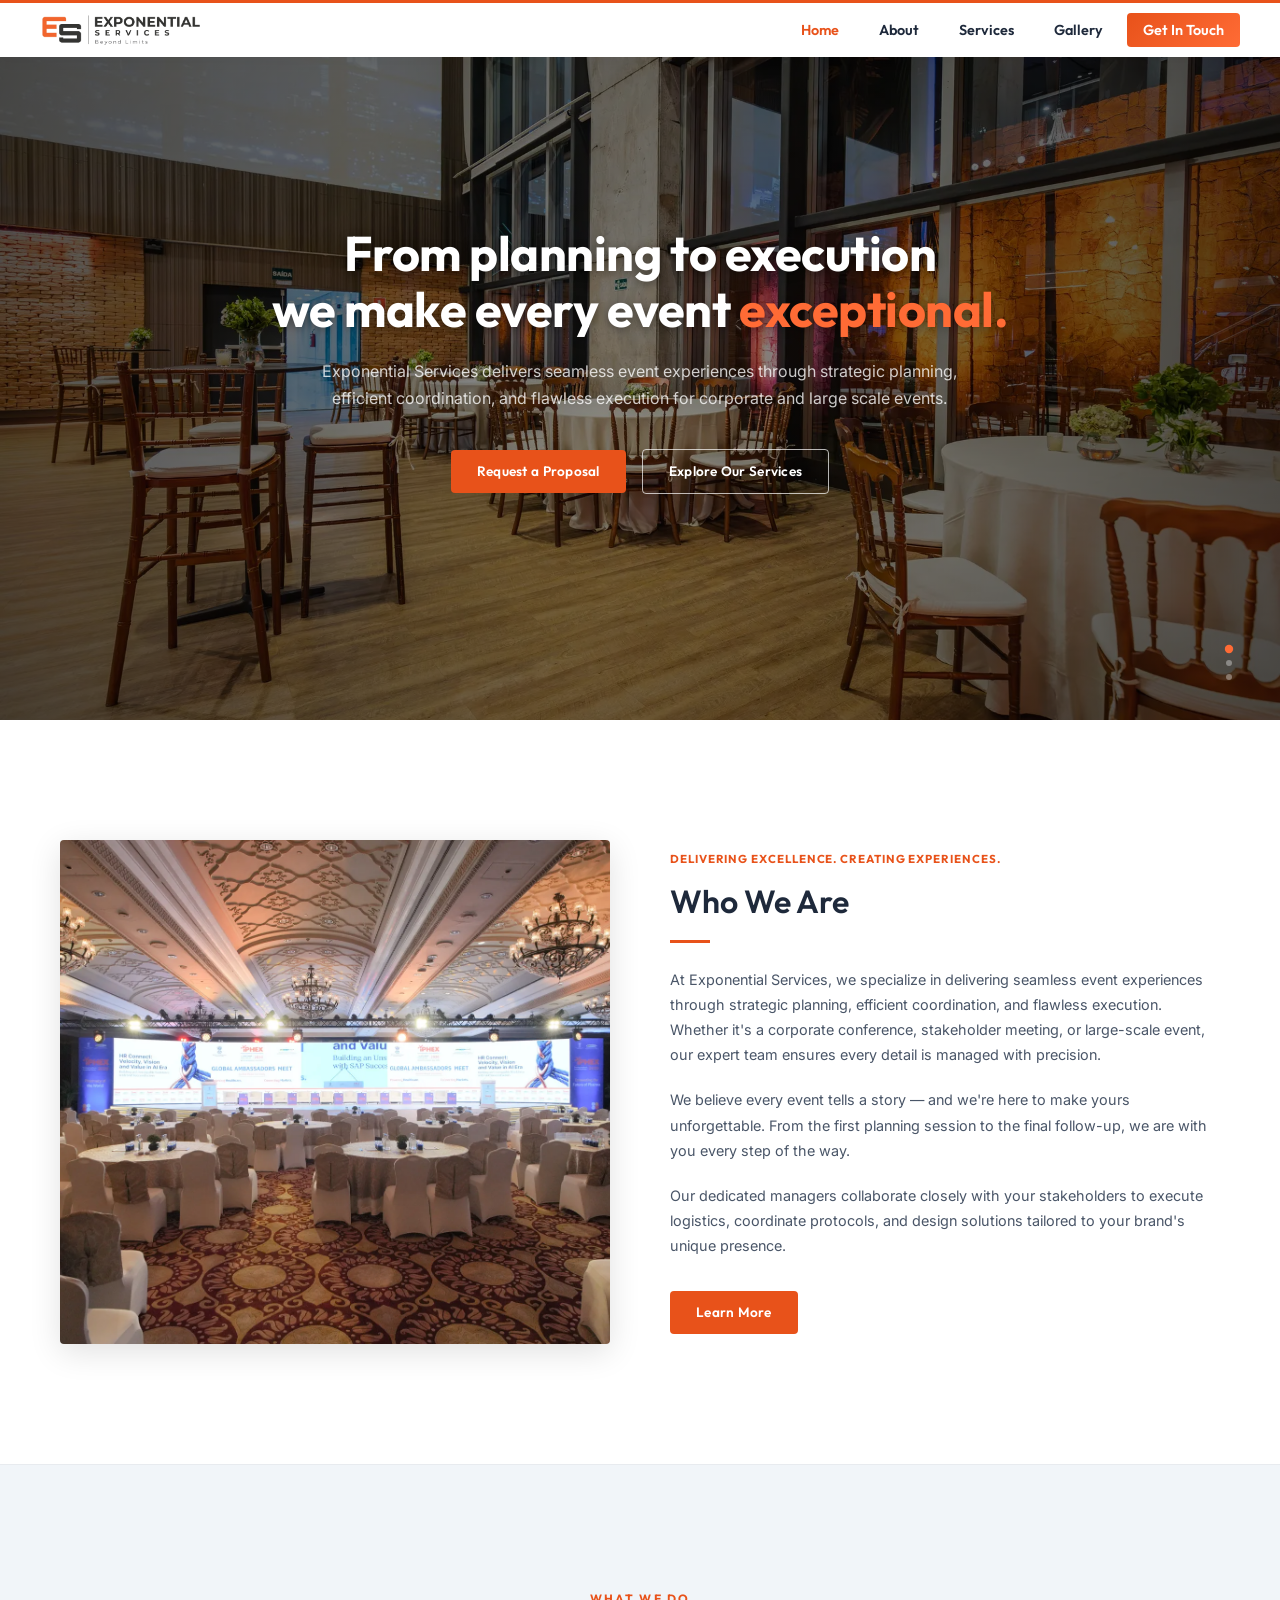
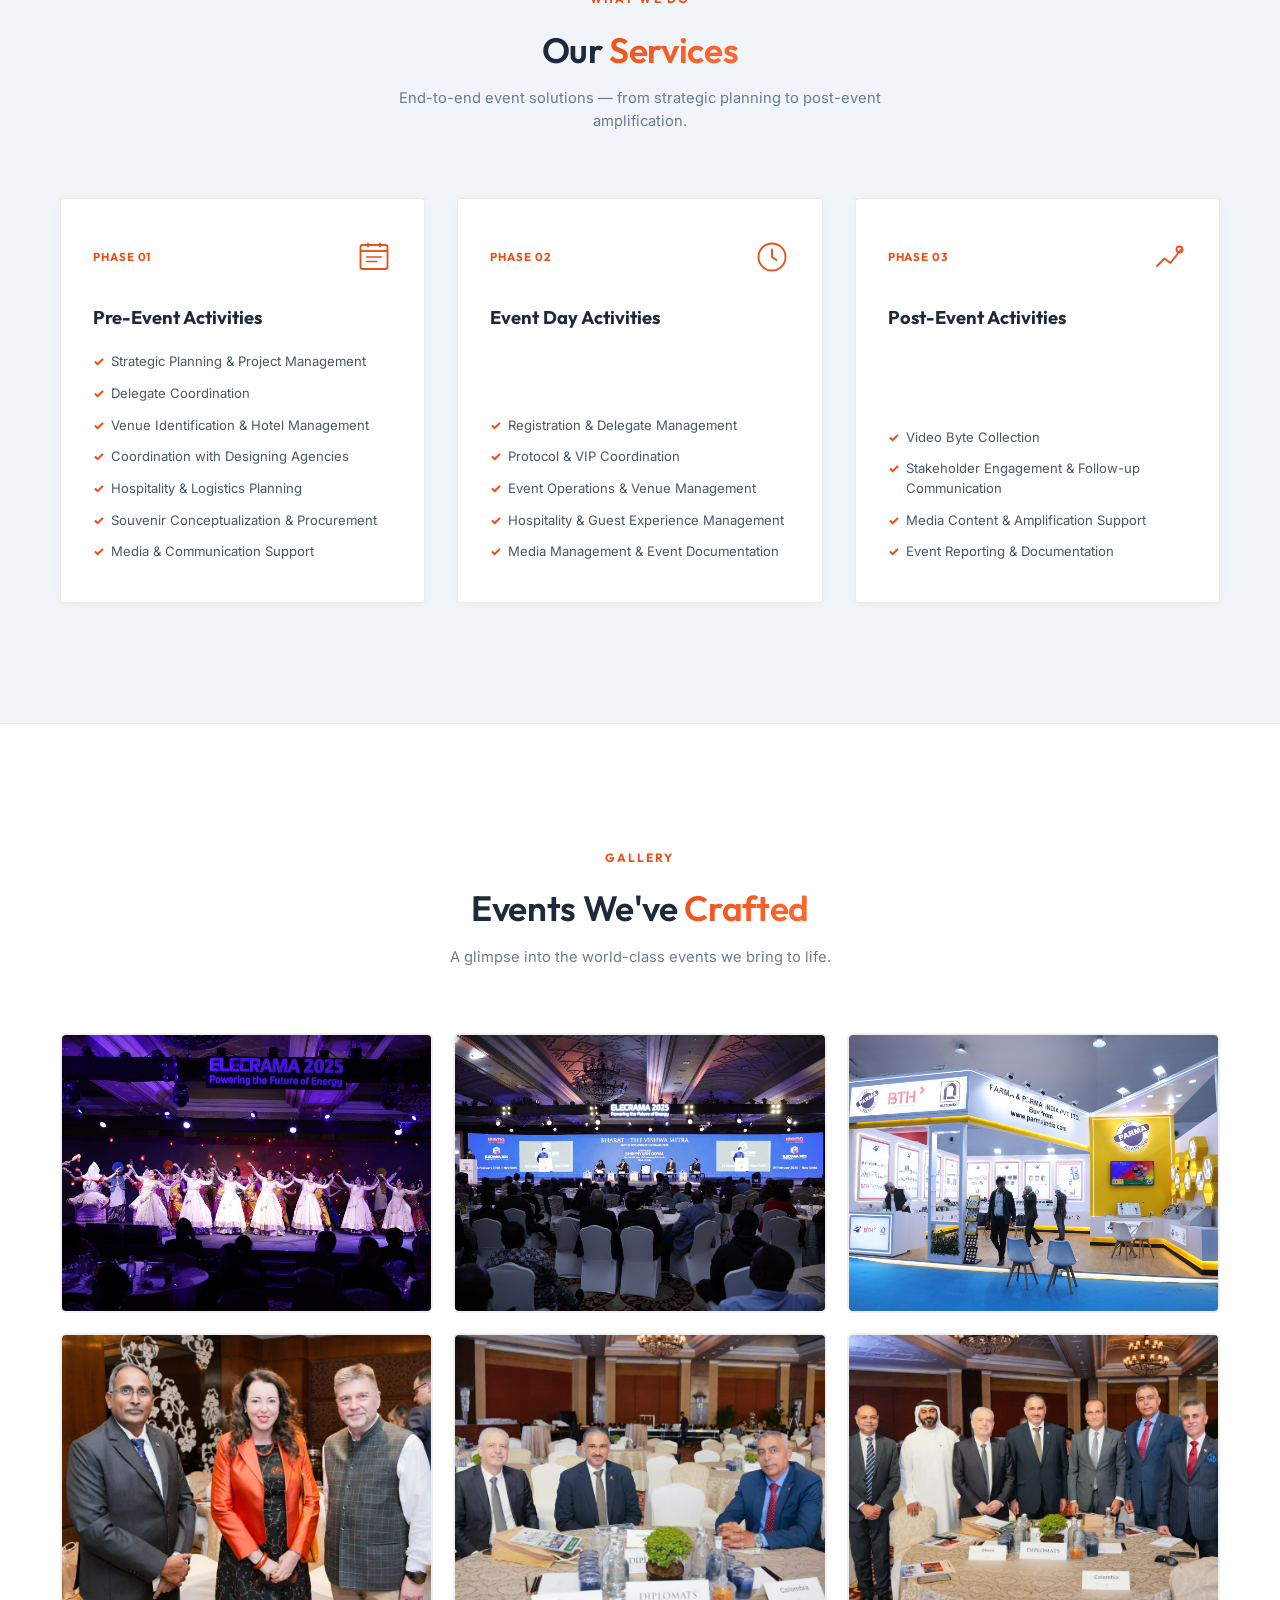
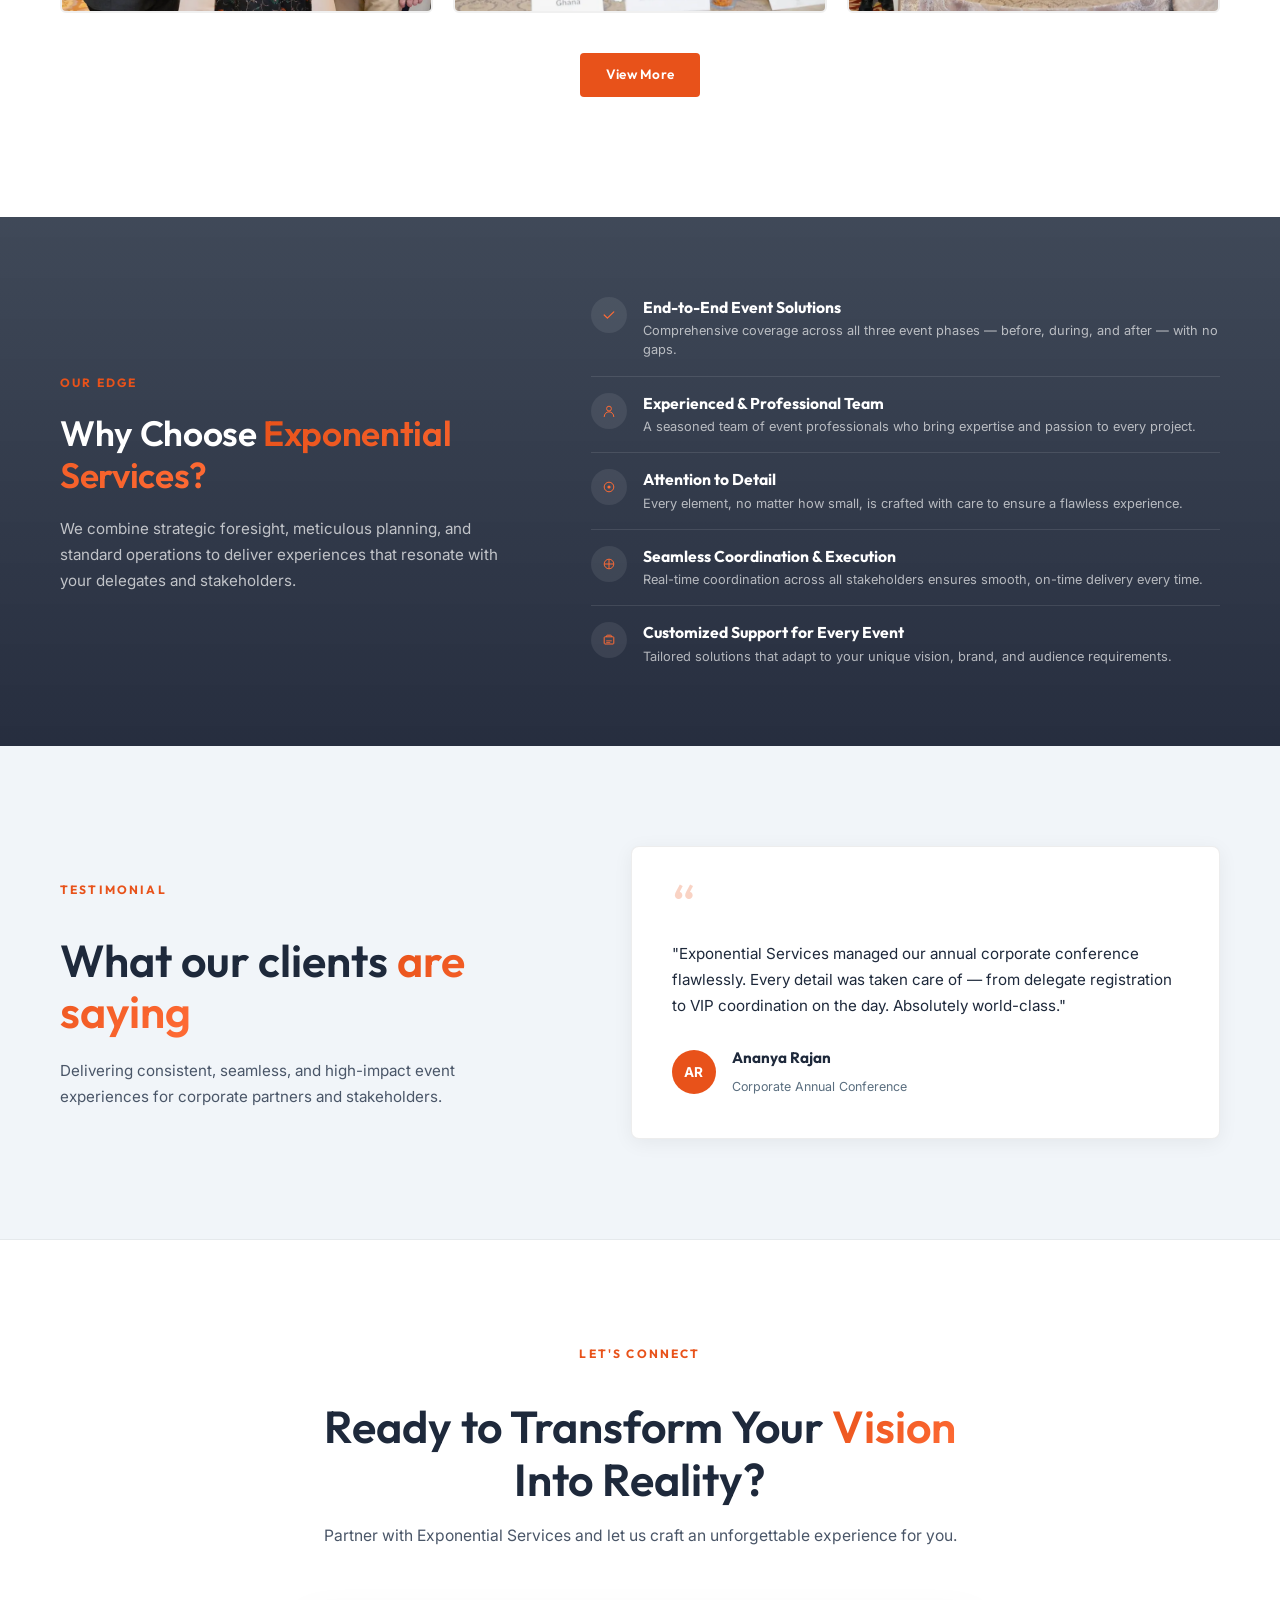
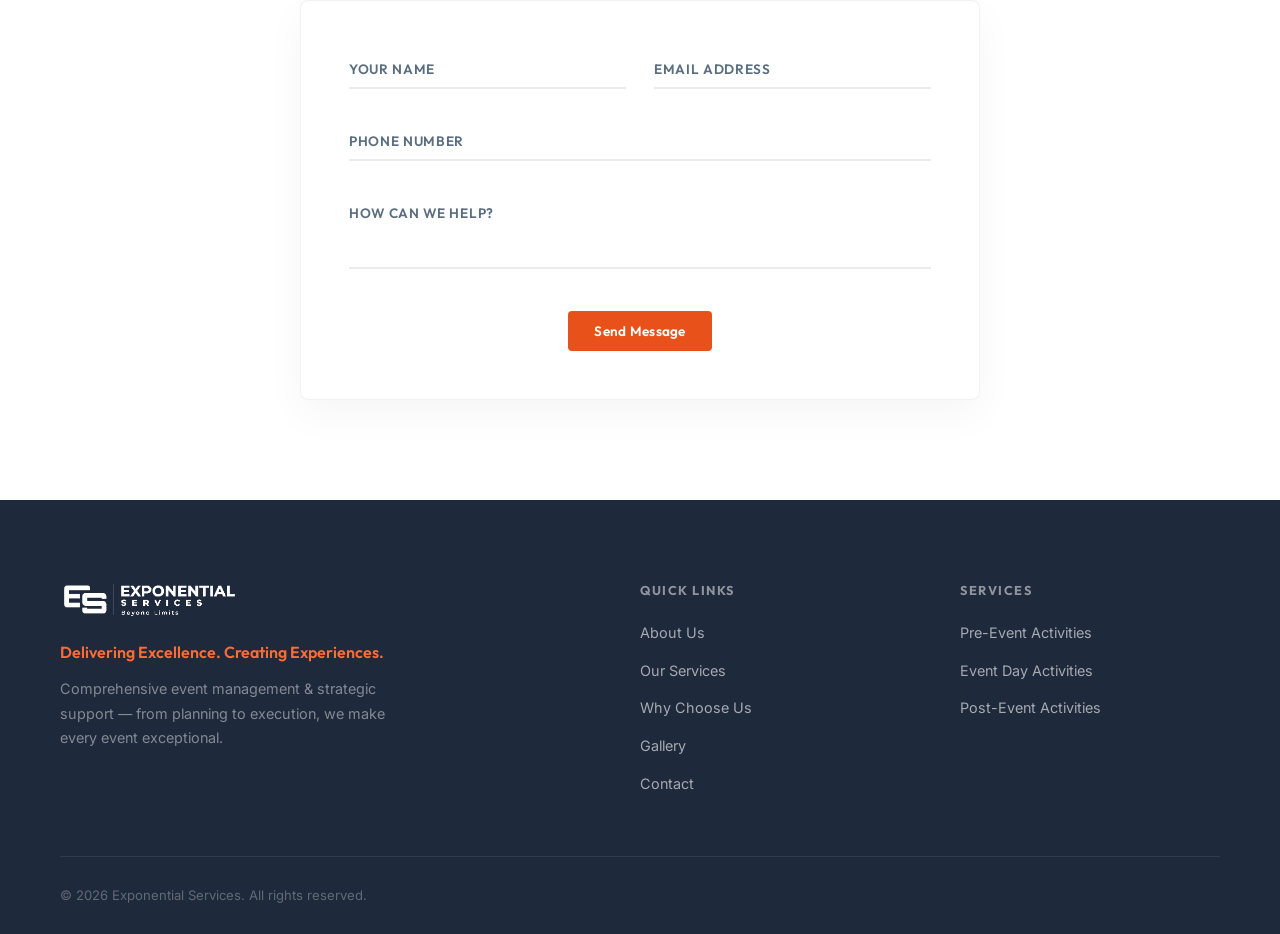
==== index.html @ 14f445ec "feat: project-based gallery, IPHEX/ELECRAMA sets, favicon, mobile polish - Gallery: two clickable pr" ====
<!DOCTYPE html>
<html lang="en">

<head>
  <meta charset="UTF-8" />
  <meta name="viewport" content="width=device-width, initial-scale=1.0" />
  <title>Exponential Services – Comprehensive Event Management & Strategic Support</title>
  <meta name="description"
    content="Exponential Services specializes in delivering seamless event experiences through strategic planning, efficient coordination, and flawless execution. Corporate conferences, stakeholder meetings, large-scale events – we manage every detail with precision." />
  <link rel="preconnect" href="https://fonts.googleapis.com" />
  <link rel="preconnect" href="https://fonts.gstatic.com" crossorigin />
  <link
    href="https://fonts.googleapis.com/css2?family=Outfit:wght@300;400;500;600;700;800;900&family=Inter:wght@300;400;500;600&display=swap"
    rel="stylesheet" />
  <link rel="preload" as="image" href="hero_img/pexels-bertellifotografia-16985120.webp" />
  <link rel="icon" type="image/svg+xml" href="favicon.svg" />
  <link rel="stylesheet" href="style.css" />
</head>

<body>

  <!-- NAVIGATION -->
  <nav class="navbar" id="navbar">
    <div class="nav-container">
      <a href="index.html" class="nav-logo">
        <img src="Logo Files/logo_header.png" alt="Exponential Services" class="logo-img" />
      </a>
      <ul class="nav-links" id="navLinks">
        <li><a href="index.html" class="nav-link" style="color: var(--orange);">Home</a></li>
        <li><a href="about.html" class="nav-link">About</a></li>
        <li><a href="services.html" class="nav-link">Services</a></li>
        <li><a href="gallery.html" class="nav-link">Gallery</a></li>
        <li><a href="contact.html" class="nav-link nav-cta">Get In Touch</a></li>
      </ul>
      <button class="hamburger" id="hamburger" aria-label="Open menu">
        <span></span><span></span><span></span>
      </button>
    </div>
  </nav>

  <!-- HERO -->
  <section class="hero" id="hero">
    <div class="hero-bg">
      <div class="hero-slide active" style="background-image: url('hero_img/pexels-bertellifotografia-16985120.webp')">
      </div>
      <div class="hero-slide" style="background-image: url('hero_img/pexels-divinetechygirl-1181304.webp')"></div>
      <div class="hero-slide" style="background-image: url('hero_img/pexels-pavel-danilyuk-8761330.webp')"></div>
    </div>
    <div class="hero-overlay"></div>
    <div class="hero-content">
      <h1 class="hero-title">
        From planning to execution<br />we make every event <span class="hero-orange">exceptional.</span>
      </h1>
      <p class="hero-subtitle">Exponential Services delivers seamless event experiences through strategic planning,<br />efficient coordination, and flawless execution for corporate and large scale events.</p>
      <div class="hero-actions">
        <a href="#contact" class="btn btn-primary" id="hero-cta-proposal">Request a Proposal</a>
        <a href="#services" class="btn btn-outline-dark" id="hero-cta-services">Explore Our Services</a>
      </div>
    </div>

    <div class="hero-dots">
      <span class="dot active" data-slide="0"></span>
      <span class="dot" data-slide="1"></span>
      <span class="dot" data-slide="2"></span>
    </div>
  </section>


  <!-- ABOUT -->
  <section class="about" id="about">
    <div class="section-container">
      <div class="about-grid">
        <div class="about-images about-images-single">
          <img src="img/DIP04829.webp" alt="Exponential Services event setup" loading="lazy" />
        </div>
        <div class="about-content about-content-refined">
          <div class="about-mini-label">DELIVERING EXCELLENCE. CREATING EXPERIENCES.</div>
          <h2 class="about-refined-title">Who We Are</h2>
          <div class="about-title-underline"></div>
          <p class="about-text">At Exponential Services, we specialize in delivering seamless event experiences through strategic planning, efficient coordination, and flawless execution. Whether it's a corporate conference, stakeholder meeting, or large-scale event, our expert team ensures every detail is managed with precision.</p>
          <p class="about-text">We believe every event tells a story — and we're here to make yours unforgettable. From the first planning session to the final follow-up, we are with you every step of the way.</p>
          <p class="about-text">Our dedicated managers collaborate closely with your stakeholders to execute logistics, coordinate protocols, and design solutions tailored to your brand's unique presence.</p>
          <a href="#services" class="btn btn-primary" style="margin-top: 12px;">Learn More</a>
        </div>
      </div>
    </div>
  </section>



  <!-- SERVICES -->
  <section class="services" id="services">
    <div class="section-container">
      <div class="section-header">
        <div class="section-label">What We Do</div>
        <h2 class="section-title">Our <span class="gradient-text">Services</span></h2>
        <p class="section-desc">End-to-end event solutions — from strategic planning to post-event amplification.</p>
      </div>

      <div class="services-grid">
        <!-- PRE-EVENT -->
        <div class="service-card" id="service-pre">
          <div class="service-card-inner">
            <div class="service-card-header">
              <span class="service-phase-tag">Phase 01</span>
              <div class="service-icon-wrap">
                <svg viewBox="0 0 48 48" fill="none" xmlns="http://www.w3.org/2000/svg">
                  <rect x="6" y="8" width="36" height="32" rx="3" stroke="currentColor" stroke-width="2.5" />
                  <path d="M6 16h36" stroke="currentColor" stroke-width="2.5" />
                  <path d="M16 6v4M32 6v4" stroke="currentColor" stroke-width="2.5" stroke-linecap="round" />
                  <path d="M14 24h20M14 30h14" stroke="currentColor" stroke-width="2" stroke-linecap="round" />
                </svg>
              </div>
            </div>
            <h3 class="service-title">Pre-Event Activities</h3>
            <ul class="service-list">
              <li>Strategic Planning &amp; Project Management</li>
              <li>Delegate Coordination</li>
              <li>Venue Identification &amp; Hotel Management</li>
              <li>Coordination with Designing Agencies</li>
              <li>Hospitality &amp; Logistics Planning</li>
              <li>Souvenir Conceptualization &amp; Procurement</li>
              <li>Media &amp; Communication Support</li>
            </ul>
          </div>
          <div class="service-card-glow"></div>
        </div>

        <div class="service-card" id="service-day">
          <div class="service-card-inner">
            <div class="service-card-header">
              <span class="service-phase-tag">Phase 02</span>
              <div class="service-icon-wrap">
                <svg viewBox="0 0 48 48" fill="none" xmlns="http://www.w3.org/2000/svg">
                  <circle cx="24" cy="24" r="18" stroke="currentColor" stroke-width="2.5" />
                  <path d="M24 14v10l6 4" stroke="currentColor" stroke-width="2.5" stroke-linecap="round" />
                </svg>
              </div>
            </div>
            <h3 class="service-title">Event Day Activities</h3>
            <ul class="service-list">
              <li>Registration &amp; Delegate Management</li>
              <li>Protocol &amp; VIP Coordination</li>
              <li>Event Operations &amp; Venue Management</li>
              <li>Hospitality &amp; Guest Experience Management</li>
              <li>Media Management &amp; Event Documentation</li>
            </ul>
          </div>
          <div class="service-card-glow"></div>
        </div>

        <!-- POST-EVENT -->
        <div class="service-card" id="service-post">
          <div class="service-card-inner">
            <div class="service-card-header">
              <span class="service-phase-tag">Phase 03</span>
              <div class="service-icon-wrap">
                <svg viewBox="0 0 48 48" fill="none" xmlns="http://www.w3.org/2000/svg">
                  <path d="M8 36l10-10 8 6 14-18" stroke="currentColor" stroke-width="2.5" stroke-linecap="round"
                    stroke-linejoin="round" />
                  <circle cx="38" cy="14" r="4" stroke="currentColor" stroke-width="2.5" />
                </svg>
              </div>
            </div>
            <h3 class="service-title">Post-Event Activities</h3>
            <ul class="service-list">
              <li>Video Byte Collection</li>
              <li>Stakeholder Engagement &amp; Follow-up Communication</li>
              <li>Media Content &amp; Amplification Support</li>
              <li>Event Reporting &amp; Documentation</li>
            </ul>
          </div>
          <div class="service-card-glow"></div>
        </div>
      </div>
    </div>
  </section>

  <!-- GALLERY -->
  <section class="gallery" id="gallery">
    <div class="section-container">
      <div class="section-header">
        <div class="section-label">Gallery</div>
        <h2 class="section-title">Events We've <span class="gradient-text">Crafted</span></h2>
        <p class="section-desc">A glimpse into the world-class events we bring to life.</p>
      </div>
      <div class="gallery-grid">
        <div class="gallery-item" id="gal-expo-1">
          <img src="expo/WhatsApp Image 2026-08-07 at 4.09.18 PM.jpeg" alt="ELECRAMA 2025 cultural performance" loading="lazy" />
        </div>
        <div class="gallery-item" id="gal-expo-2">
          <img src="expo/WhatsApp Image 2026-08-07 at 4.09.48 PM.jpeg" alt="Bharat – The Vishwa Mitra conference session" loading="lazy" />
        </div>
        <div class="gallery-item" id="gal-expo-3">
          <img src="expo/WhatsApp Image 2026-08-07 at 4.38.39 PM.jpeg" alt="PARMA &amp; BTH exhibition booth" loading="lazy" />
        </div>
        <div class="gallery-item" id="gal-1">
          <img src="img/DIP04920.webp" alt="Corporate event ballroom setup" loading="lazy" />
        </div>
        <div class="gallery-item" id="gal-3">
          <img src="img/DIP04873.webp" alt="Event delegates" loading="lazy" />
        </div>
        <div class="gallery-item" id="gal-4">
          <img src="img/DIP04925.webp" alt="Large-scale event" loading="lazy" />
        </div>
      </div>
      <div class="gallery-actions" style="text-align: center; margin-top: 40px;">
        <a href="gallery.html" class="btn btn-primary" id="gallery-cta-more">View More</a>
      </div>
    </div>
  </section>

  <section class="why-us" id="why-us">
    <div class="section-container">
      <div class="why-us-split">
        <div class="why-left-content">
          <div class="section-label">Our Edge</div>
          <h2 class="section-title">Why Choose <span class="gradient-text">Exponential Services?</span></h2>
          <p class="why-split-desc" style="font-size: 0.95rem; color: #4A5668; line-height: 1.7; margin-top: 20px; max-width: 440px;">
            We combine strategic foresight, meticulous planning, and standard operations to deliver experiences that resonate with your delegates and stakeholders.
          </p>
        </div>
        <div class="why-right-list">
          <div class="why-list-item">
            <div class="why-list-item-icon">
              <svg viewBox="0 0 40 40" fill="none" xmlns="http://www.w3.org/2000/svg" style="width: 20px; height: 20px;">
                <path d="M8 20L16 28L32 12" stroke="currentColor" stroke-width="3" stroke-linecap="round" stroke-linejoin="round" />
              </svg>
            </div>
            <div class="why-list-item-content">
              <h4>End-to-End Event Solutions</h4>
              <p>Comprehensive coverage across all three event phases — before, during, and after — with no gaps.</p>
            </div>
          </div>
          <div class="why-list-item">
            <div class="why-list-item-icon">
              <svg viewBox="0 0 40 40" fill="none" xmlns="http://www.w3.org/2000/svg" style="width: 20px; height: 20px;">
                <circle cx="20" cy="14" r="6" stroke="currentColor" stroke-width="2.5" />
                <path d="M8 34c0-6.627 5.373-12 12-12s12 5.373 12 12" stroke="currentColor" stroke-width="2.5" stroke-linecap="round" />
              </svg>
            </div>
            <div class="why-list-item-content">
              <h4>Experienced &amp; Professional Team</h4>
              <p>A seasoned team of event professionals who bring expertise and passion to every project.</p>
            </div>
          </div>
          <div class="why-list-item">
            <div class="why-list-item-icon">
              <svg viewBox="0 0 40 40" fill="none" xmlns="http://www.w3.org/2000/svg" style="width: 20px; height: 20px;">
                <circle cx="20" cy="20" r="12" stroke="currentColor" stroke-width="2.5" />
                <circle cx="20" cy="20" r="4" fill="currentColor" />
              </svg>
            </div>
            <div class="why-list-item-content">
              <h4>Attention to Detail</h4>
              <p>Every element, no matter how small, is crafted with care to ensure a flawless experience.</p>
            </div>
          </div>
          <div class="why-list-item">
            <div class="why-list-item-icon">
              <svg viewBox="0 0 40 40" fill="none" xmlns="http://www.w3.org/2000/svg" style="width: 20px; height: 20px;">
                <path d="M10 20h20M20 10v20" stroke="currentColor" stroke-width="2.5" stroke-linecap="round" />
                <circle cx="20" cy="20" r="12" stroke="currentColor" stroke-width="2.5" />
              </svg>
            </div>
            <div class="why-list-item-content">
              <h4>Seamless Coordination &amp; Execution</h4>
              <p>Real-time coordination across all stakeholders ensures smooth, on-time delivery every time.</p>
            </div>
          </div>
          <div class="why-list-item">
            <div class="why-list-item-icon">
              <svg viewBox="0 0 40 40" fill="none" xmlns="http://www.w3.org/2000/svg" style="width: 20px; height: 20px;">
                <rect x="8" y="12" width="24" height="18" rx="2" stroke="currentColor" stroke-width="2.5" />
                <path d="M14 12V10a2 2 0 012-2h8a2 2 0 012 2v2" stroke="currentColor" stroke-width="2.5" />
                <path d="M14 22h12M14 26h8" stroke="currentColor" stroke-width="2" stroke-linecap="round" />
              </svg>
            </div>
            <div class="why-list-item-content">
              <h4>Customized Support for Every Event</h4>
              <p>Tailored solutions that adapt to your unique vision, brand, and audience requirements.</p>
            </div>
          </div>
        </div>
      </div>
    </div>
  </section>

  <!-- TESTIMONIALS -->
  <section class="testimonials-sec" id="testimonials">
    <div class="section-container">
      <div class="testi-split">
        <div class="testi-left-col">
          <div class="testi-pill">Testimonial</div>
          <h2 class="testi-main-title">What our clients <span class="gradient-text">are saying</span></h2>
          <p class="testi-main-desc">Delivering consistent, seamless, and high-impact event experiences for corporate partners and stakeholders.</p>
        </div>
        <div class="testi-right-col">
          <div class="testi-slider-wrapper">
            <div class="testi-card active" data-index="0">
              <div class="testi-quote-mark">“</div>
              <p class="testi-text">"Exponential Services managed our annual corporate conference flawlessly. Every detail was taken care of — from delegate registration to VIP coordination on the day. Absolutely world-class."</p>
              <div class="testi-profile">
                <div class="testi-avatar" style="background: var(--orange);">AR</div>
                <div class="testi-meta">
                  <h5>Ananya Rajan</h5>
                  <span>Corporate Annual Conference</span>
                </div>
              </div>
            </div>
            <div class="testi-card" data-index="1">
              <div class="testi-quote-mark">“</div>
              <p class="testi-text">"Our stakeholder summit was seamlessly organized. The team handled logistics for 40 people without a single hiccup. Their attention to detail and professionalism was unmatched. We'll be partnering with them again."</p>
              <div class="testi-profile">
                <div class="testi-avatar" style="background: var(--charcoal-mid);">KM</div>
                <div class="testi-meta">
                  <h5>Kiran Mehta</h5>
                  <span>Stakeholder Summit</span>
                </div>
              </div>
            </div>
            <div class="testi-card" data-index="2">
              <div class="testi-quote-mark">“</div>
              <p class="testi-text">"From venue identification to post-event reporting, the team went above and beyond. Our global ambassadors meet felt like it was curated just for us — because it truly was."</p>
              <div class="testi-profile">
                <div class="testi-avatar" style="background: var(--charcoal-light);">SP</div>
                <div class="testi-meta">
                  <h5>Sneha Pillai</h5>
                  <span>Global Ambassadors Meet</span>
                </div>
              </div>
            </div>
          </div>
        </div>
      </div>
    </div>
  </section>

  <!-- CTA -->
  <section class="cta-section" id="contact">
    <div class="section-container">
      <div class="cta-header">
        <div class="section-label">Let's Connect</div>
        <h2 class="cta-title">Ready to Transform Your <span class="gradient-text">Vision</span> Into Reality?</h2>
        <p class="cta-subtitle">Partner with Exponential Services and let us craft an unforgettable experience for you.</p>
      </div>
      
      <div class="cta-card-centered">
        <form id="contact-form" class="minimal-form" onsubmit="event.preventDefault(); alert('Thank you for reaching out! We will contact you shortly.'); this.reset();">
          <div class="form-row-two">
            <div class="form-group-minimal">
              <input type="text" id="form-name" required placeholder=" " />
              <label for="form-name">Your Name</label>
            </div>
            <div class="form-group-minimal">
              <input type="email" id="form-email" required placeholder=" " />
              <label for="form-email">Email Address</label>
            </div>
          </div>
          
          <div class="form-group-minimal">
            <input type="tel" id="form-phone" required placeholder=" " />
            <label for="form-phone">Phone Number</label>
          </div>
          
          <div class="form-group-minimal">
            <textarea id="form-message" rows="3" required placeholder=" "></textarea>
            <label for="form-message">How can we help?</label>
          </div>
          
          <button type="submit" class="btn btn-primary form-submit-btn" style="margin-top: 10px; align-self: center; width: auto;">Send Message</button>
        </form>
      </div>
    </div>
  </section>

  <!-- FOOTER -->
  <footer class="footer">
    <div class="footer-container">
      <div class="footer-top">
        <div class="footer-brand">
          <img src="Logo Files/logo_footer.png" alt="Exponential Services" class="footer-logo" />
          <p class="footer-tagline">Delivering Excellence. Creating Experiences.</p>
          <p class="footer-desc">Comprehensive event management &amp; strategic support — from planning to execution, we
            make every event exceptional.</p>
        </div>
        <div class="footer-links-col">
          <h5>Quick Links</h5>
          <ul>
            <li><a href="about.html">About Us</a></li>
            <li><a href="services.html">Our Services</a></li>
            <li><a href="why-us.html">Why Choose Us</a></li>
            <li><a href="gallery.html">Gallery</a></li>
            <li><a href="contact.html">Contact</a></li>
          </ul>
        </div>
        <div class="footer-links-col">
          <h5>Services</h5>
          <ul>
            <li><a href="services.html#service-pre">Pre-Event Activities</a></li>
            <li><a href="services.html#service-day">Event Day Activities</a></li>
            <li><a href="services.html#service-post">Post-Event Activities</a></li>
          </ul>
        </div>
      </div>
      <div class="footer-bottom">
        <span>&copy; 2026 Exponential Services. All rights reserved.</span>
        
      </div>
    </div>
  </footer>

  <script src="script.js?v=2"></script>
</body>

</html>
---- style.css ----
/* ═══════════════════════════════════════════════════════
   EXPONENTIAL SERVICES — Premium CSS
   ═══════════════════════════════════════════════════════ */

/* ─── Design Tokens ─── */
:root {
  --orange: #E8521A;
  --orange-light: #FF6B35;
  --orange-dark: #C4400E;
  --charcoal: #1E293B;
  --charcoal-mid: #334155;
  --charcoal-light: #475569;
  --grey: #888;
  --grey-light: #BDBDBD;
  --white: #FFFFFF;
  --off-white: #F1F5F9;
  --cream: #F8FAFC;
  --gradient-main: linear-gradient(135deg, var(--orange), var(--orange-light));
  --gradient-dark: linear-gradient(135deg, var(--charcoal), #475569);
  --shadow-sm: 0 2px 12px rgba(0, 0, 0, 0.08);
  --shadow-md: 0 8px 32px rgba(0, 0, 0, 0.12);
  --shadow-lg: 0 20px 60px rgba(0, 0, 0, 0.18);
  --shadow-orange: 0 8px 32px rgba(232, 82, 26, 0.35);
  --radius-sm: 0px;
  --radius-md: 0px;
  --radius-lg: 0px;
  --radius-xl: 0px;
  --transition: all 0.35s cubic-bezier(0.4, 0, 0.2, 1);
  --font-display: 'Outfit', sans-serif;
  --font-body: 'Inter', sans-serif;
}

/* ─── Reset & Base ─── */
*,
*::before,
*::after {
  box-sizing: border-box;
  margin: 0;
  padding: 0;
}

html {
  scroll-behavior: smooth;
  font-size: 16px;
}

body {
  font-family: var(--font-body);
  background: var(--white);
  color: var(--charcoal);
  line-height: 1.6;
  overflow-x: hidden;
}

img {
  max-width: 100%;
  display: block;
}

a {
  text-decoration: none;
  color: inherit;
}

ul {
  list-style: none;
}

/* ─── Utility ─── */
.gradient-text {
  background: var(--gradient-main);
  -webkit-background-clip: text;
  -webkit-text-fill-color: transparent;
  background-clip: text;
}

.gradient-text-light {
  background: linear-gradient(135deg, #FFB085, #FF7043);
  -webkit-background-clip: text;
  -webkit-text-fill-color: transparent;
  background-clip: text;
}

.section-container {
  max-width: 1240px;
  margin: 0 auto;
  padding: 0 40px;
}

.section-label {
  display: inline-block;
  font-family: var(--font-display);
  font-size: 0.75rem;
  font-weight: 700;
  letter-spacing: 0.18em;
  text-transform: uppercase;
  color: var(--orange);
  margin-bottom: 20px;
}

.section-label.light {
  color: #FFB085;
}

.section-title {
  font-family: var(--font-display);
  font-size: clamp(1.6rem, 3.2vw, 2.2rem);
  font-weight: 600;
  line-height: 1.2;
  color: var(--charcoal);
  margin-bottom: 16px;
  letter-spacing: -0.01em;
}

.section-title.light {
  color: var(--white);
}

.section-desc {
  font-size: 0.92rem;
  color: #6B7C8E;
  max-width: 560px;
  margin: 0 auto;
  line-height: 1.6;
}

.section-header {
  text-align: center;
  margin-bottom: 64px;
}

/* ─── Buttons ─── */
.btn {
  display: inline-flex;
  align-items: center;
  gap: 8px;
  font-family: var(--font-display);
  font-size: 0.85rem;
  font-weight: 600;
  padding: 11px 26px;
  letter-spacing: 0.02em;
  border-radius: 4px;
  transition: var(--transition);
  cursor: pointer;
  border: none;
}

.btn-primary {
  background: var(--orange);
  color: var(--white);
  box-shadow: none;
}

.btn-primary:hover {
  background: var(--orange-dark);
  box-shadow: 0 6px 20px rgba(232, 82, 26, 0.35);
}

.btn-outline {
  background: transparent;
  color: var(--white);
  border: 1.5px solid rgba(255, 255, 255, 0.65);
}

.btn-outline:hover {
  background: rgba(255, 255, 255, 0.1);
  border-color: var(--white);
}

.btn-large {
  font-size: 0.9rem;
  padding: 13px 32px;
}


/* ═══════════════════════════════════════════════════════
   NAVBAR
   ═══════════════════════════════════════════════════════ */
.navbar {
  position: fixed;
  top: 0;
  left: 0;
  right: 0;
  z-index: 1000;
  padding: 10px 40px;
  background: var(--white);
  border-top: 3px solid var(--orange);
  box-shadow: 0 2px 15px rgba(0, 0, 0, 0.05);
  transition: var(--transition);
}

.navbar.scrolled {
  padding: 10px 40px;
  background: var(--white);
  border-bottom: 1px solid rgba(0, 0, 0, 0.05);
  box-shadow: 0 4px 20px rgba(0, 0, 0, 0.08);
}

.nav-container {
  width: 100%;
  display: flex;
  align-items: center;
  justify-content: space-between;
  gap: 32px;
}

.logo-img {
  height: 34px;
  width: auto;
  transition: var(--transition);
}

.navbar.scrolled .logo-img {
  height: 34px;
}

.nav-links {
  display: flex;
  align-items: center;
  gap: 8px;
}

.nav-link {
  font-family: var(--font-display);
  font-size: 0.9rem;
  font-weight: 600;
  color: var(--charcoal);
  padding: 8px 16px;
  border-radius: 0;
  transition: var(--transition);
}

.nav-link:hover {
  color: var(--orange);
  background: transparent;
}

.nav-cta {
  background: var(--gradient-main) !important;
  color: var(--white) !important;
  border-radius: 4px !important;
}

.nav-cta:hover {
  transform: translateY(-1px);
  box-shadow: 0 6px 18px rgba(232, 82, 26, 0.25);
}

.hamburger {
  display: none;
  flex-direction: column;
  gap: 5px;
  background: none;
  border: none;
  cursor: pointer;
  padding: 4px;
}

.hamburger span {
  display: block;
  width: 24px;
  height: 2px;
  background: var(--charcoal);
  border-radius: 2px;
  transition: var(--transition);
}


/* ═══════════════════════════════════════════════════════
   HERO
   ═══════════════════════════════════════════════════════ */
.hero {
  position: relative;
  height: 80vh;
  min-height: 580px;
  display: flex;
  align-items: center;
  justify-content: center;
  overflow: hidden;
}

.hero-bg {
  position: absolute;
  inset: 0;
  z-index: 0;
}

.hero-slide {
  position: absolute;
  inset: 0;
  background-size: cover;
  background-position: center;
  opacity: 0;
  transition: opacity 1.2s ease-in-out;
}

.hero-slide.active {
  opacity: 1;
}

.hero-overlay {
  position: absolute;
  inset: 0;
  z-index: 1;
  background: radial-gradient(circle, rgba(0, 0, 0, 0.4) 0%, rgba(0, 0, 0, 0.7) 100%);
}

.hero-content {
  position: relative;
  z-index: 2;
  text-align: center;
  color: var(--white);
  padding: 0 24px;
  max-width: 1000px;
  margin: 0 auto;
  animation: heroFadeUp 1s ease-out both;
}

@keyframes heroFadeUp {
  from {
    opacity: 0;
    transform: translateY(40px);
  }

  to {
    opacity: 1;
    transform: translateY(0);
  }
}

.hero-badge {
  display: inline-block;
  font-family: var(--font-display);
  font-size: 0.8rem;
  font-weight: 700;
  letter-spacing: 0.2em;
  text-transform: uppercase;
  color: var(--orange-light);
  border: 1px solid rgba(255, 107, 53, 0.5);
  background: rgba(255, 107, 53, 0.12);
  padding: 6px 20px;
  border-radius: 0;
  margin-bottom: 28px;
  backdrop-filter: blur(8px);
}

.hero-title {
  font-family: var(--font-display);
  font-size: clamp(2.1rem, 3.8vw, 3.4rem);
  font-weight: 700;
  line-height: 1.15;
  margin-bottom: 20px;
  text-shadow: 0 2px 10px rgba(0, 0, 0, 0.4);
  letter-spacing: -0.01em;
}

.hero-orange {
  color: var(--orange-light);
}

.hero-subtitle {
  font-size: 1rem;
  color: rgba(255, 255, 255, 0.78);
  font-weight: 400;
  line-height: 1.72;
  margin: 0 auto 36px;
  max-width: 720px;
}

.hero-actions {
  display: flex;
  align-items: center;
  justify-content: center;
  gap: 16px;
  flex-wrap: wrap;
}

.btn-outline-dark {
  background: transparent;
  color: var(--white);
  border: 1.5px solid rgba(255, 255, 255, 0.7);
  font-family: var(--font-display);
  font-size: 0.85rem;
  font-weight: 600;
  padding: 11px 26px;
  border-radius: 4px;
  transition: var(--transition);
  cursor: pointer;
  display: inline-flex;
  align-items: center;
  gap: 8px;
  letter-spacing: 0.02em;
}

.btn-outline-dark:hover {
  background: var(--white);
  color: var(--charcoal);
  border-color: var(--white);
}

.hero-scroll-indicator {
  position: absolute;
  bottom: 40px;
  left: 50%;
  transform: translateX(-50%);
  z-index: 2;
  display: flex;
  flex-direction: column;
  align-items: center;
  gap: 8px;
  color: rgba(255, 255, 255, 0.6);
  font-size: 0.7rem;
  letter-spacing: 0.15em;
  text-transform: uppercase;
  font-family: var(--font-display);
}

.scroll-line {
  width: 1px;
  height: 48px;
  background: linear-gradient(to bottom, rgba(255, 255, 255, 0.6), transparent);
  animation: scrollPulse 2s ease-in-out infinite;
}

@keyframes scrollPulse {

  0%,
  100% {
    opacity: 1;
    transform: scaleY(1);
  }

  50% {
    opacity: 0.4;
    transform: scaleY(0.7);
  }
}

.hero-dots {
  position: absolute;
  bottom: 40px;
  right: 48px;
  z-index: 2;
  display: flex;
  flex-direction: column;
  gap: 8px;
}

.dot {
  width: 6px;
  height: 6px;
  border-radius: 50%;
  background: rgba(255, 255, 255, 0.35);
  cursor: pointer;
  transition: var(--transition);
}

.dot.active {
  background: var(--orange-light);
  transform: scale(1.4);
}


/* ═══════════════════════════════════════════════════════
   STATS BAND
   ═══════════════════════════════════════════════════════ */
.stats-band {
  background: var(--charcoal);
  padding: 0;
  overflow: hidden;
}

.stats-container {
  max-width: 1240px;
  margin: 0 auto;
  display: flex;
  align-items: center;
  justify-content: center;
  gap: 0;
}

.stat-item {
  flex: 1;
  display: flex;
  flex-direction: column;
  align-items: center;
  padding: 48px 24px;
  position: relative;
  transition: var(--transition);
}

.stat-item:hover {
  background: rgba(255, 255, 255, 0.04);
}

.stat-number {
  font-family: var(--font-display);
  font-size: 3.5rem;
  font-weight: 900;
  color: var(--white);
  line-height: 1;
}

.stat-suffix {
  font-family: var(--font-display);
  font-size: 2rem;
  font-weight: 900;
  color: var(--orange);
  line-height: 1;
  margin-left: 2px;
  align-self: flex-start;
  margin-top: 6px;
}

.stat-label {
  font-size: 0.85rem;
  font-weight: 500;
  color: var(--grey-light);
  letter-spacing: 0.05em;
  text-transform: uppercase;
  margin-top: 8px;
}

.stat-divider {
  width: 1px;
  height: 60px;
  background: rgba(255, 255, 255, 0.1);
  flex-shrink: 0;
}


/* ═══════════════════════════════════════════════════════
   ABOUT
   ═══════════════════════════════════════════════════════ */
.about {
  padding: 120px 0;
  background: var(--white);
  overflow: hidden;
}

.about-grid {
  display: grid;
  grid-template-columns: 1fr 1fr;
  gap: 60px;
  align-items: stretch;
}

.about-images-single {
  overflow: hidden;
  box-shadow: var(--shadow-md);
  border-radius: 4px;
  display: flex;
}

.about-images-single img {
  width: 100%;
  height: 100%;
  object-fit: cover;
  display: block;
}

.about-content-refined {
  padding: 10px 0;
}

.about-mini-label {
  font-family: var(--font-display);
  font-size: 0.72rem;
  font-weight: 700;
  color: var(--orange);
  letter-spacing: 0.08em;
  margin-bottom: 8px;
}

.about-refined-title {
  font-family: var(--font-display);
  font-size: 2rem;
  font-weight: 600;
  color: var(--charcoal);
  margin-bottom: 12px;
}

.about-title-underline {
  width: 40px;
  height: 3px;
  background: var(--orange);
  margin-bottom: 24px;
}

.about-text {
  font-size: 0.9rem;
  color: #4A5668;
  line-height: 1.75;
  margin-bottom: 20px;
}


/* ═══════════════════════════════════════════════════════
   SERVICES
   ═══════════════════════════════════════════════════════ */
.services {
  padding: 120px 0;
  background: var(--off-white);
  border-top: 1px solid rgba(0,0,0,0.04);
  border-bottom: 1px solid rgba(0,0,0,0.04);
}

.services-grid {
  display: grid;
  grid-template-columns: repeat(3, 1fr);
  gap: 32px;
  align-items: stretch;
}

.service-card {
  position: relative;
  background: var(--white);
  border: 1px solid rgba(0, 0, 0, 0.08);
  border-radius: 4px;
  cursor: default;
  display: flex;
  flex-direction: column;
  box-shadow: 0 2px 12px rgba(0, 0, 0, 0.04);
}

.service-card-inner {
  padding: 40px 32px;
  height: 100%;
  display: flex;
  flex-direction: column;
}

.service-card-header {
  display: flex;
  align-items: center;
  justify-content: space-between;
  margin-bottom: 28px;
}

.service-phase-tag {
  font-family: var(--font-display);
  font-size: 0.72rem;
  font-weight: 700;
  color: var(--orange);
  letter-spacing: 0.08em;
  text-transform: uppercase;
}

.service-icon-wrap {
  width: 36px;
  height: 36px;
  color: var(--orange);
}

.service-title {
  font-family: var(--font-display);
  font-size: 1.15rem;
  font-weight: 700;
  margin-bottom: 20px;
  color: var(--charcoal);
}

.service-list {
  display: flex;
  flex-direction: column;
  gap: 12px;
  margin-top: auto;
}

.service-list li {
  font-size: 0.82rem;
  color: #4A5668;
  padding-left: 18px;
  position: relative;
  line-height: 1.5;
}

.service-list li::before {
  content: '✓';
  position: absolute;
  left: 0;
  top: 0;
  color: var(--orange);
  font-size: 0.8rem;
  font-weight: 800;
}


/* ═══════════════════════════════════════════════════════
   WHY CHOOSE US
   ═══════════════════════════════════════════════════════ */
.why-us {
  position: relative;
  padding: 80px 0;
  background: linear-gradient(rgba(30, 41, 59, 0.85), rgba(15, 23, 42, 0.9)), url('img/DIP04828.jpg') center/cover no-repeat fixed;
  overflow: hidden;
}

.why-us .section-container {
  position: relative;
  z-index: 2;
}

.why-us-split {
  display: grid;
  grid-template-columns: 1fr 1.3fr;
  gap: 48px;
  align-items: center;
}

.why-left-content {
  /* standard block layout for vertical centering */
}

.why-us .section-title {
  color: var(--white);
}

.why-split-desc {
  color: rgba(255, 255, 255, 0.7) !important;
}

.why-right-list {
  display: flex;
  flex-direction: column;
  gap: 16px;
}

.why-list-item {
  display: flex;
  gap: 16px;
  padding-bottom: 16px;
  border-bottom: 1px solid rgba(255, 255, 255, 0.1);
}

.why-list-item:last-child {
  border-bottom: none;
  padding-bottom: 0;
}

.why-list-item-icon {
  width: 36px;
  height: 36px;
  background: rgba(255, 255, 255, 0.08);
  border-radius: 50%;
  display: flex;
  align-items: center;
  justify-content: center;
  color: var(--orange-light);
  flex-shrink: 0;
  transition: var(--transition);
}

.why-list-item-icon svg {
  width: 16px !important;
  height: 16px !important;
}

.why-list-item:hover .why-list-item-icon {
  background: var(--orange);
  color: var(--white);
  transform: scale(1.05);
}

.why-list-item-content h4 {
  font-family: var(--font-display);
  font-size: 0.98rem;
  font-weight: 700;
  color: var(--white);
  margin-bottom: 4px;
  line-height: 1.3;
}

.why-list-item-content p {
  font-size: 0.8rem;
  color: rgba(255, 255, 255, 0.65);
  line-height: 1.5;
}


/* ═══════════════════════════════════════════════════════
   GALLERY
   ═══════════════════════════════════════════════════════ */
.gallery {
  padding: 120px 0;
  background: var(--white);
  position: relative;
  overflow: hidden;
}

.gallery::before {
  content: '';
  position: absolute;
  inset: 0;
  background: none;
  pointer-events: none;
}

.gallery .section-container {
  position: relative;
  z-index: 1;
}

.gallery-grid {
  display: grid;
  grid-template-columns: repeat(3, 1fr);
  gap: 20px;
}

.gallery-item {
  position: relative;
  overflow: hidden;
  cursor: pointer;
  aspect-ratio: 3/2;
  border-radius: 6px;
  border: 2px solid rgba(0,0,0,0.06);
}

.gallery-item img {
  width: 100%;
  height: 100%;
  object-fit: cover;
}


/* ═══════════════════════════════════════════════════════
   CTA
   ═══════════════════════════════════════════════════════ */
.cta-section {
  background: var(--white);
  padding: 100px 0;
  overflow: hidden;
}

.cta-header {
  text-align: center;
  max-width: 700px;
  margin: 0 auto 50px;
}

.cta-header .cta-title {
  font-family: var(--font-display);
  font-size: clamp(2rem, 3.5vw, 2.8rem);
  font-weight: 600;
  color: var(--charcoal);
  line-height: 1.2;
  margin-top: 16px;
  margin-bottom: 16px;
}

.cta-header .cta-subtitle {
  font-size: 0.98rem;
  color: #4A5668;
  line-height: 1.7;
}

.cta-card-centered {
  max-width: 680px;
  margin: 0 auto;
  background: var(--white);
  border: 1px solid rgba(0, 0, 0, 0.05);
  border-radius: 8px;
  padding: 48px;
  box-shadow: 0 15px 40px rgba(0, 0, 0, 0.04);
}

.minimal-form {
  width: 100%;
  display: flex;
  flex-direction: column;
  gap: 32px;
}

.form-row-two {
  display: grid;
  grid-template-columns: 1fr 1fr;
  gap: 28px;
}

.form-group-minimal {
  position: relative;
  display: flex;
  flex-direction: column;
}

.form-group-minimal input,
.form-group-minimal textarea {
  border: none;
  border-bottom: 2px solid rgba(0, 0, 0, 0.08);
  background: transparent;
  padding: 10px 0;
  font-family: var(--font-body);
  font-size: 0.92rem;
  color: var(--charcoal);
  transition: var(--transition);
  border-radius: 0;
  width: 100%;
}

.form-group-minimal textarea {
  resize: none;
}

/* Floating Label Logic */
.form-group-minimal label {
  position: absolute;
  left: 0;
  top: 10px;
  font-family: var(--font-display);
  font-size: 0.85rem;
  font-weight: 600;
  color: #5A6E7F;
  pointer-events: none;
  transition: all 0.3s cubic-bezier(0.4, 0, 0.2, 1);
  text-transform: uppercase;
  letter-spacing: 0.05em;
}

.form-group-minimal input:focus ~ label,
.form-group-minimal input:not(:placeholder-shown) ~ label,
.form-group-minimal textarea:focus ~ label,
.form-group-minimal textarea:not(:placeholder-shown) ~ label {
  top: -16px;
  font-size: 0.72rem;
  color: var(--orange);
}

.form-group-minimal input:focus,
.form-group-minimal textarea:focus {
  outline: none;
  border-color: var(--orange);
}


/* ═══════════════════════════════════════════════════════
   FOOTER
   ═══════════════════════════════════════════════════════ */
.footer {
  background: var(--charcoal);
  padding: 80px 0 0;
}

.footer-container {
  max-width: 1240px;
  margin: 0 auto;
  padding: 0 40px;
}

.footer-top {
  display: grid;
  grid-template-columns: 2fr 1fr 1fr;
  gap: 60px;
  padding-bottom: 60px;
  border-bottom: 1px solid rgba(255, 255, 255, 0.08);
}

.footer-logo {
  height: 40px;
  width: auto;
  filter: brightness(0) invert(1);
  margin-bottom: 20px;
}

.footer-tagline {
  font-family: var(--font-display);
  font-size: 1rem;
  font-weight: 600;
  color: var(--orange-light);
  margin-bottom: 12px;
}

.footer-desc {
  font-size: 0.9rem;
  color: rgba(255, 255, 255, 0.45);
  line-height: 1.7;
  max-width: 340px;
}

.footer-links-col h5 {
  font-family: var(--font-display);
  font-size: 0.8rem;
  font-weight: 700;
  letter-spacing: 0.12em;
  text-transform: uppercase;
  color: rgba(255, 255, 255, 0.5);
  margin-bottom: 20px;
}

.footer-links-col ul {
  display: flex;
  flex-direction: column;
  gap: 12px;
}

.footer-links-col a {
  font-size: 0.9rem;
  color: rgba(255, 255, 255, 0.6);
  transition: var(--transition);
}

.footer-links-col a:hover {
  color: var(--orange-light);
  padding-left: 6px;
}

.footer-bottom {
  display: flex;
  justify-content: space-between;
  align-items: center;
  padding: 28px 0;
  font-size: 0.82rem;
  color: rgba(255, 255, 255, 0.3);
}

.footer-credit {
  font-family: var(--font-display);
  font-weight: 700;
  color: var(--orange);
  letter-spacing: 0.1em;
}


/* ═══════════════════════════════════════════════════════
   SCROLL ANIMATIONS
   ═══════════════════════════════════════════════════════ */
.fade-up {
  opacity: 0;
  transform: translateY(40px);
  transition: opacity 0.7s ease, transform 0.7s ease;
}

.fade-up.visible {
  opacity: 1;
  transform: translateY(0);
}

.fade-up-delay-1 {
  transition-delay: 0.1s;
}

.fade-up-delay-2 {
  transition-delay: 0.2s;
}

.fade-up-delay-3 {
  transition-delay: 0.3s;
}

.fade-up-delay-4 {
  transition-delay: 0.4s;
}

.fade-up-delay-5 {
  transition-delay: 0.5s;
}


/* ═══════════════════════════════════════════════════════
   RESPONSIVE (TABLET & MOBILE)
   ═══════════════════════════════════════════════════════ */

/* --- Tablet / Large Devices (<= 1024px) --- */
@media (max-width: 1024px) {
  .section-container {
    padding: 0 32px;
  }

  .about-grid {
    gap: 40px;
  }

  .services-grid {
    gap: 20px;
  }

  .testi-split {
    gap: 48px;
  }
}

/* --- Tablet Portrait / Small Laptops (<= 900px) --- */
@media (max-width: 900px) {
  .about, .services, .gallery, .why-us, .testimonials-sec, .cta-section {
    padding: 80px 0;
  }

  .section-header {
    margin-bottom: 44px;
  }

  .about-grid {
    grid-template-columns: 1fr;
    gap: 40px;
  }

  .services-grid {
    grid-template-columns: repeat(2, 1fr);
    max-width: 100%;
  }

  .why-us-split {
    grid-template-columns: 1fr;
    gap: 36px;
  }

  .why-left-content {
    position: static;
  }

  .gallery-grid {
    grid-template-columns: repeat(2, 1fr);
  }

  .cta-container {
    grid-template-columns: 1fr;
    gap: 40px;
  }

  .footer-top {
    grid-template-columns: 1fr 1fr;
    gap: 40px;
  }

  .stats-container {
    flex-wrap: wrap;
  }

  .stat-divider {
    display: none;
  }

  .stat-item {
    flex: 0 0 50%;
  }
}

/* --- Mobile / Small Tablets (<= 768px) --- */
@media (max-width: 768px) {
  .navbar {
    padding: 12px 24px;
  }

  .navbar.scrolled {
    padding: 10px 24px;
  }

  .nav-links {
    display: flex;
    position: fixed;
    top: 0;
    right: 0;
    bottom: 0;
    width: 280px;
    background: rgba(15, 23, 42, 0.96);
    backdrop-filter: blur(20px);
    flex-direction: column;
    justify-content: center;
    gap: 12px;
    padding: 80px 32px;
    transform: translateX(100%);
    transition: transform 0.35s cubic-bezier(0.4, 0, 0.2, 1);
    z-index: 1001;
    box-shadow: -10px 0 30px rgba(0, 0, 0, 0.3);
  }

  .nav-links.open {
    transform: translateX(0);
  }

  .nav-link {
    font-size: 1.1rem;
    padding: 12px 20px;
    color: rgba(255, 255, 255, 0.85);
  }

  .nav-link:hover {
    color: var(--orange-light);
  }

  .hamburger {
    display: flex;
    z-index: 1002;
    position: relative;
  }

  .hamburger.active span:nth-child(1) {
    transform: translateY(7px) rotate(45deg);
    background: var(--white);
  }

  .hamburger.active span:nth-child(2) {
    opacity: 0;
  }

  .hamburger.active span:nth-child(3) {
    transform: translateY(-7px) rotate(-45deg);
    background: var(--white);
  }

  .page-hero {
    padding: 120px 0 50px;
  }

  .hero {
    height: auto;
    min-height: 520px;
    padding: 110px 0 60px;
  }

  .hero-title {
    font-size: clamp(1.8rem, 6vw, 2.6rem);
  }

  .hero-subtitle {
    font-size: 0.95rem;
    margin-bottom: 28px;
  }

  .why-us {
    background-attachment: scroll;
  }

  .footer-top {
    grid-template-columns: 1fr;
  }

  .footer-bottom {
    flex-direction: column;
    gap: 12px;
    text-align: center;
  }
}

/* --- Mobile Small Devices (<= 600px) --- */
@media (max-width: 600px) {
  .section-container {
    padding: 0 20px;
  }

  .about, .services, .gallery, .why-us, .testimonials-sec, .cta-section {
    padding: 56px 0;
  }

  .services-grid {
    grid-template-columns: 1fr;
  }

  .gallery-grid {
    grid-template-columns: 1fr;
  }

  .service-card-inner {
    padding: 28px 20px;
  }

  .form-row-two {
    grid-template-columns: 1fr;
    gap: 24px;
  }

  .testi-slider-wrapper {
    min-height: 320px;
  }

  .testi-card {
    padding: 24px 18px;
  }
}

/* --- Mobile Extra Small (<= 480px) --- */
@media (max-width: 480px) {
  .hero-actions {
    flex-direction: column;
    align-items: center;
    width: 100%;
  }

  .btn, .btn-outline-dark {
    width: 100%;
    justify-content: center;
  }

  .hero-actions .btn {
    width: auto;
  }

  .stat-item {
    flex: 0 0 100%;
    padding: 24px 16px;
  }

  .cta-card-centered {
    padding: 24px 16px;
  }
}

/* ═══════════════════════════════════════════════════════
   TESTIMONIALS (SPLIT CAROUSEL)
   ═══════════════════════════════════════════════════════ */
.testimonials-sec {
  padding: 100px 0;
  background: var(--off-white);
  border-bottom: 1px solid rgba(0, 0, 0, 0.05);
}

.testi-split {
  display: grid;
  grid-template-columns: 1fr 1.2fr;
  gap: 80px;
  align-items: center;
}

.testi-left-col {
  max-width: 440px;
}

.testi-pill {
  display: inline-flex;
  align-items: center;
  gap: 6px;
  color: var(--orange);
  font-family: var(--font-display);
  font-size: 0.75rem;
  font-weight: 700;
  text-transform: uppercase;
  letter-spacing: 0.18em;
  margin-bottom: 20px;
}

.testi-main-title {
  font-family: var(--font-display);
  font-size: clamp(2rem, 3.8vw, 2.8rem);
  font-weight: 600;
  color: var(--charcoal);
  line-height: 1.15;
  margin-top: 16px;
  margin-bottom: 20px;
}

.testi-main-desc {
  font-size: 0.95rem;
  color: #4A5668;
  line-height: 1.7;
}

.testi-right-col {
  position: relative;
  display: flex;
  flex-direction: column;
  gap: 24px;
}

.testi-slider-wrapper {
  position: relative;
  min-height: 280px;
}

.testi-card {
  position: absolute;
  top: 0;
  left: 0;
  width: 100%;
  background: var(--white);
  border: 1px solid rgba(0, 0, 0, 0.07);
  border-radius: 8px;
  padding: 40px;
  opacity: 0;
  visibility: hidden;
  transform: translateY(15px);
  transition: opacity 0.4s ease, transform 0.4s ease, visibility 0.4s;
  box-shadow: 0 4px 20px rgba(0, 0, 0, 0.06);
}

.testi-card.active {
  position: relative;
  opacity: 1;
  visibility: visible;
  transform: translateY(0);
}

.testi-quote-mark {
  font-family: var(--font-display);
  font-size: 3.5rem;
  line-height: 1;
  color: var(--orange);
  opacity: 0.25;
  margin-bottom: 8px;
  margin-top: -10px;
  display: block;
}

.testi-text {
  font-size: 0.95rem;
  color: var(--charcoal);
  line-height: 1.7;
  margin-bottom: 28px;
}

.testi-profile {
  display: flex;
  align-items: center;
  gap: 16px;
}

.testi-avatar {
  width: 44px;
  height: 44px;
  border-radius: 50%;
  display: flex;
  align-items: center;
  justify-content: center;
  color: var(--white);
  font-weight: 700;
  font-size: 0.85rem;
}

.testi-meta h5 {
  font-family: var(--font-display);
  font-size: 0.95rem;
  font-weight: 700;
  color: var(--charcoal);
  margin-bottom: 2px;
}

.testi-meta span {
  font-size: 0.78rem;
  color: #5A6E7F;
}

.testi-nav {
  display: flex;
  justify-content: flex-end;
  gap: 16px;
  margin-top: 8px;
}

.testi-btn {
  width: 44px;
  height: 44px;
  border-radius: 50%;
  border: 1.5px solid rgba(0, 0, 0, 0.08);
  background: var(--white);
  color: var(--charcoal);
  display: flex;
  align-items: center;
  justify-content: center;
  cursor: pointer;
  transition: var(--transition);
}

.testi-btn svg {
  width: 18px;
  height: 18px;
  transition: var(--transition);
}

.testi-btn.prev:hover {
  border-color: var(--orange);
  color: var(--orange);
}

.testi-btn.next {
  background: var(--orange);
  border-color: var(--orange);
  color: var(--white);
  box-shadow: 0 4px 14px rgba(232, 82, 26, 0.25);
}

.testi-btn.next:hover {
  background: var(--orange-dark);
  border-color: var(--orange-dark);
  box-shadow: 0 6px 20px rgba(232, 82, 26, 0.35);
}

/* Responsive */
@media (max-width: 900px) {
  .testi-split {
    grid-template-columns: 1fr;
    gap: 40px;
  }

  .cta-card-centered {
    padding: 40px 32px;
  }
}

}

/* ═══════════════════════════════════════════════════════
   GALLERY FILTERS & LIGHTBOX MODAL
   ═══════════════════════════════════════════════════════ */


.gallery-full-grid {
  display: grid;
  grid-template-columns: repeat(3, 1fr);
  gap: 24px;
}

.gallery-item {
  position: relative;
  overflow: hidden;
  cursor: pointer;
  aspect-ratio: 4 / 3;
}

.gallery-item img {
  width: 100%;
  height: 100%;
  object-fit: cover;
  display: block;
}

/* Lightbox Modal */
.lightbox-modal {
  position: fixed;
  inset: 0;
  z-index: 2000;
  background: rgba(15, 23, 42, 0.93);
  backdrop-filter: blur(12px);
  display: flex;
  align-items: center;
  justify-content: center;
  opacity: 0;
  pointer-events: none;
  transition: opacity 0.3s ease;
}

.lightbox-modal.active {
  opacity: 1;
  pointer-events: auto;
}

.lightbox-content {
  position: relative;
  max-width: 90vw;
  max-height: 85vh;
  display: flex;
  flex-direction: column;
  align-items: center;
}

.lightbox-content img {
  max-width: 100%;
  max-height: 80vh;
  object-fit: contain;
  border-radius: 8px;
  box-shadow: 0 20px 60px rgba(0, 0, 0, 0.6);
}

.lightbox-caption {
  margin-top: 14px;
  color: rgba(255, 255, 255, 0.9);
  font-size: 1rem;
  font-family: var(--font-display);
  font-weight: 500;
  text-align: center;
}

.lightbox-btn {
  position: absolute;
  background: rgba(255, 255, 255, 0.15);
  color: white;
  border: 1px solid rgba(255, 255, 255, 0.2);
  font-size: 1.5rem;
  width: 48px;
  height: 48px;
  border-radius: 50%;
  cursor: pointer;
  display: flex;
  align-items: center;
  justify-content: center;
  transition: var(--transition);
  backdrop-filter: blur(6px);
  z-index: 2010;
}

.lightbox-btn:hover {
  background: var(--orange);
  border-color: var(--orange);
}

.lightbox-close {
  top: -24px;
  right: -24px;
}

.lightbox-prev {
  left: -60px;
  top: 50%;
  transform: translateY(-50%);
}

.lightbox-next {
  right: -60px;
  top: 50%;
  transform: translateY(-50%);
}

@media (max-width: 900px) {
  .gallery-full-grid {
    grid-template-columns: repeat(2, 1fr);
  }
  .lightbox-prev {
    left: 10px;
  }
  .lightbox-next {
    right: 10px;
  }
  .lightbox-close {
    top: 10px;
    right: 10px;
  }
}

@media (max-width: 600px) {
  .gallery-full-grid {
    grid-template-columns: 1fr;
  }
}
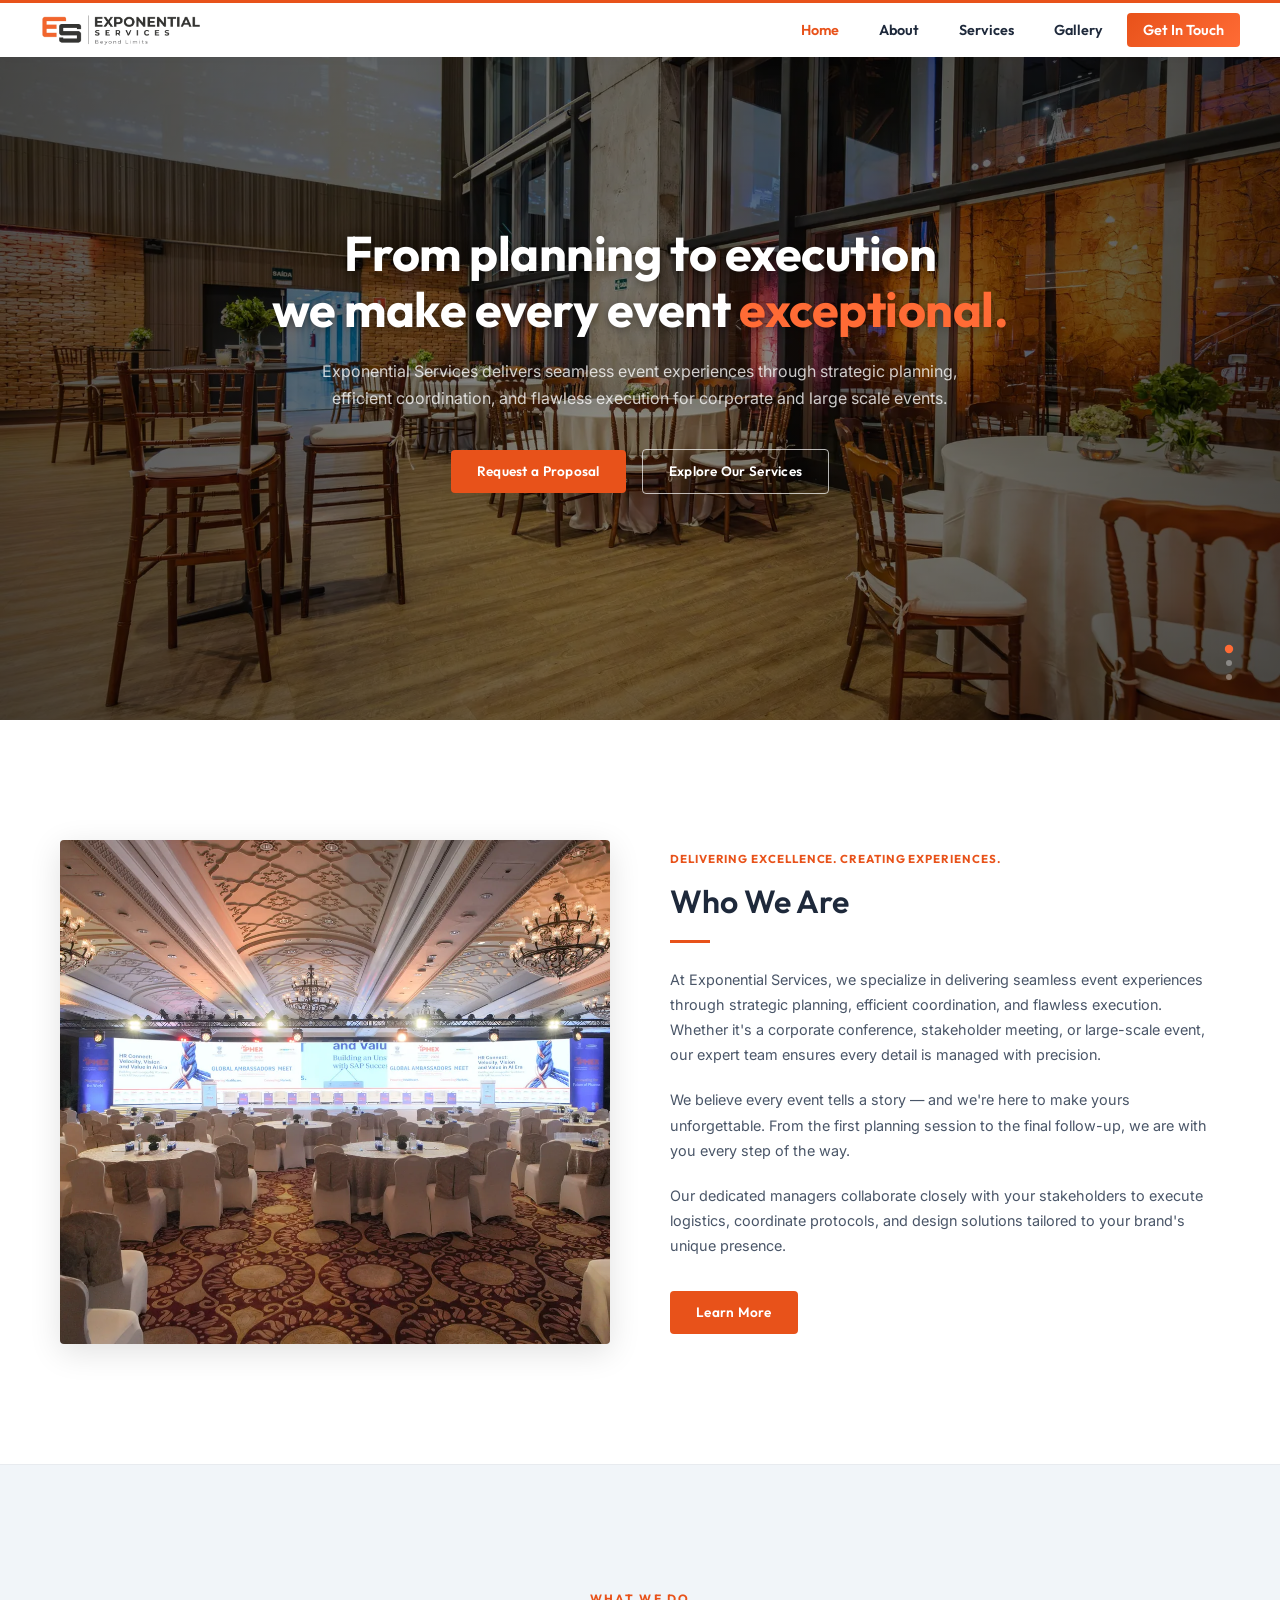
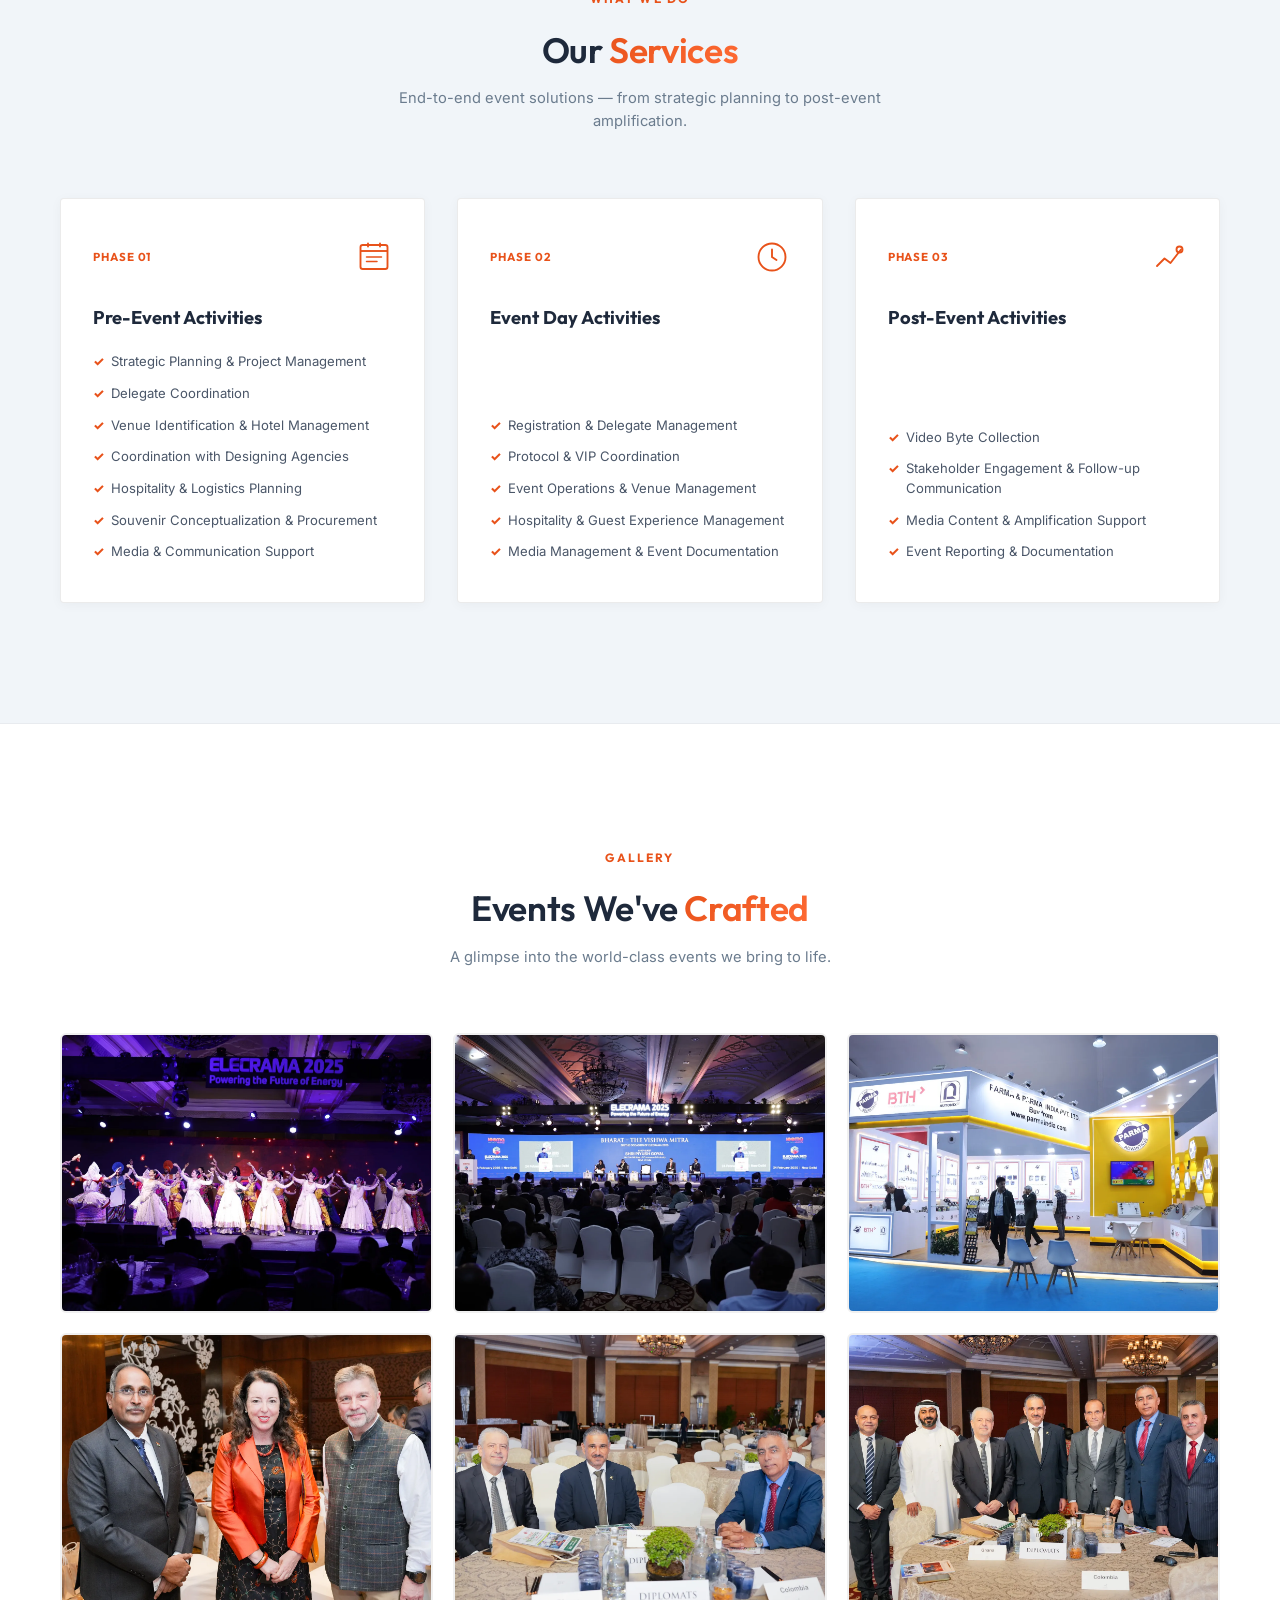
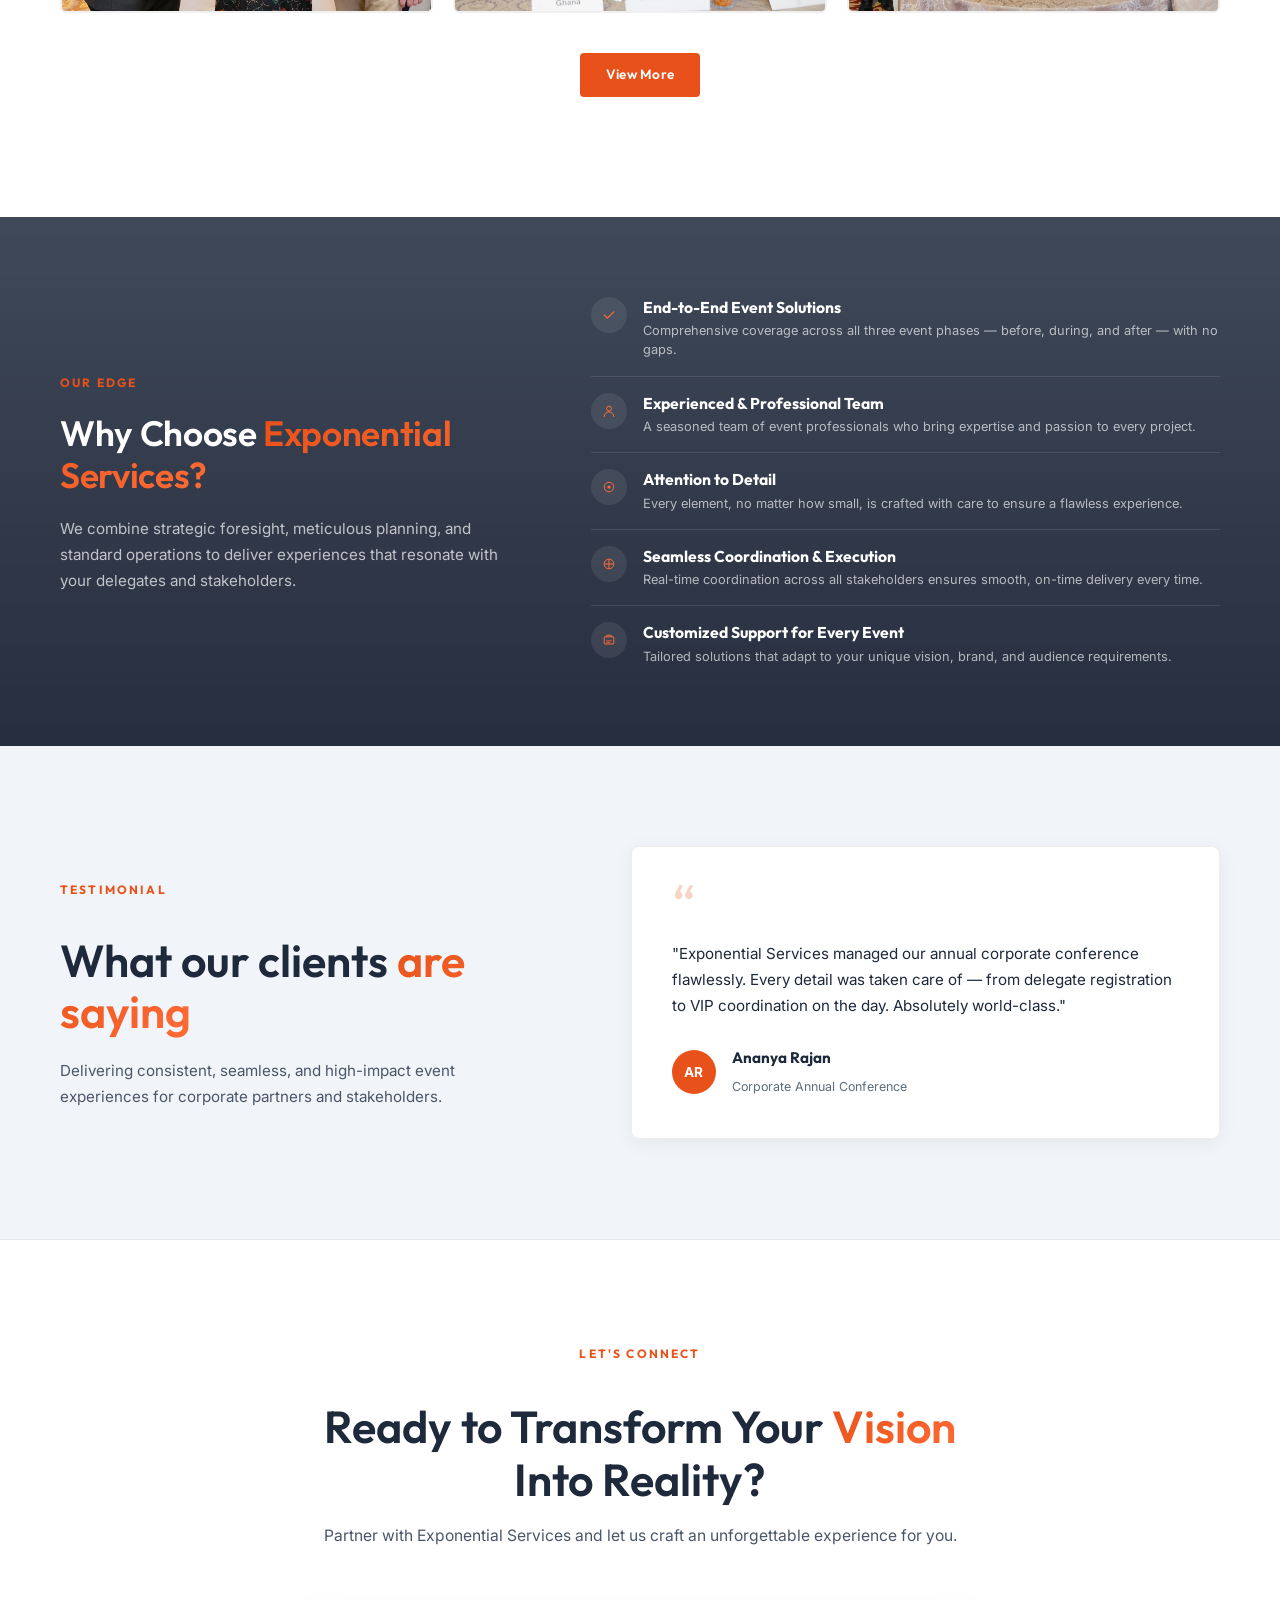
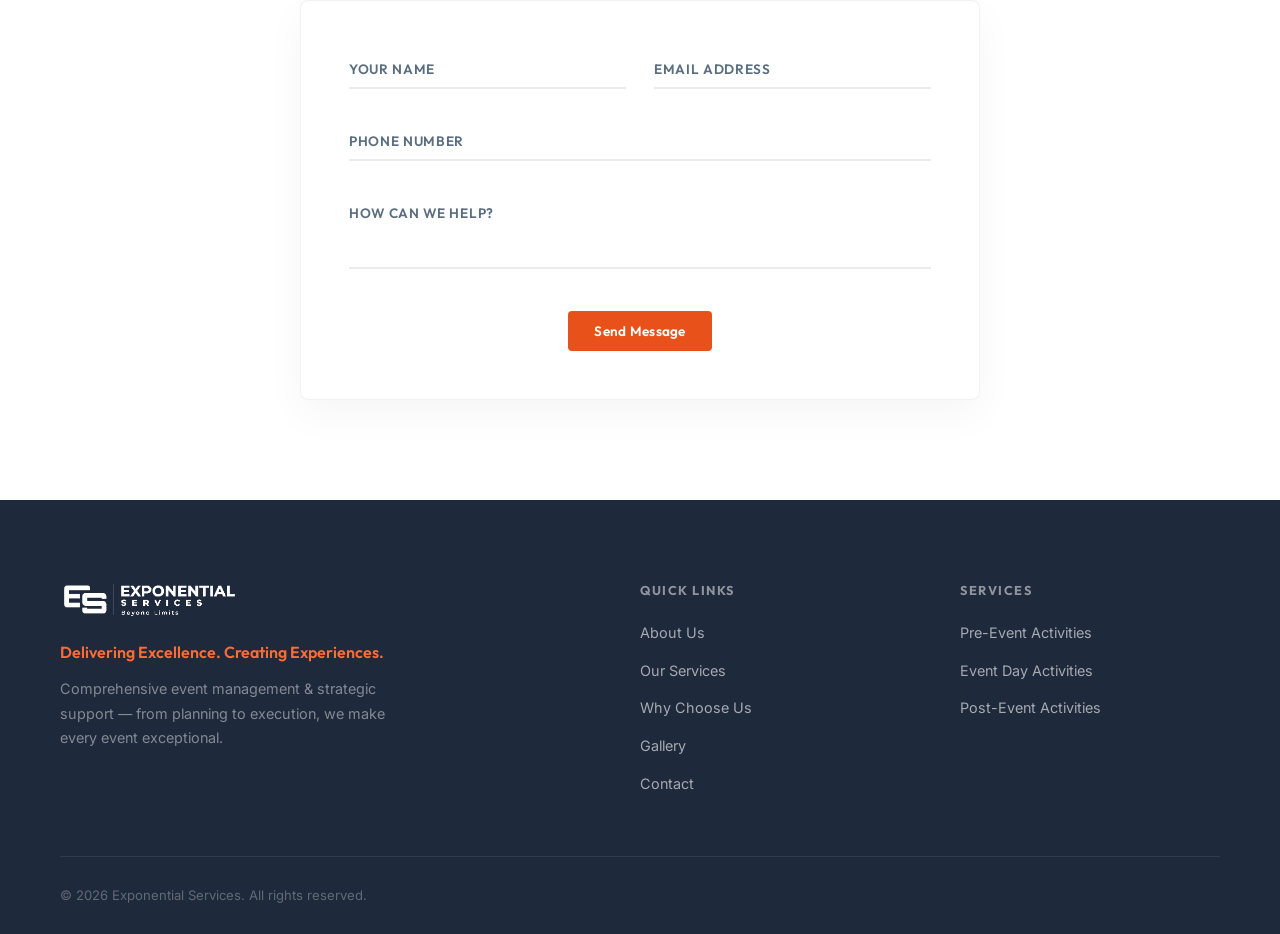
==== commit 001e092d: "feat: add IPHEX photos, convert images to webp, See More button - Add 20 IPHEX 2026 photos (curtain-" ====
--- a/index.html
+++ b/index.html
@@ -186,13 +186,13 @@
       </div>
       <div class="gallery-grid">
         <div class="gallery-item" id="gal-expo-1">
-          <img src="expo/WhatsApp Image 2026-08-07 at 4.09.18 PM.jpeg" alt="ELECRAMA 2025 cultural performance" loading="lazy" />
+          <img src="expo/WhatsApp Image 2026-08-07 at 4.09.18 PM.webp" alt="ELECRAMA 2025 cultural performance" loading="lazy" />
         </div>
         <div class="gallery-item" id="gal-expo-2">
-          <img src="expo/WhatsApp Image 2026-08-07 at 4.09.48 PM.jpeg" alt="Bharat – The Vishwa Mitra conference session" loading="lazy" />
+          <img src="expo/WhatsApp Image 2026-08-07 at 4.09.48 PM.webp" alt="Bharat – The Vishwa Mitra conference session" loading="lazy" />
         </div>
         <div class="gallery-item" id="gal-expo-3">
-          <img src="expo/WhatsApp Image 2026-08-07 at 4.38.39 PM.jpeg" alt="PARMA &amp; BTH exhibition booth" loading="lazy" />
+          <img src="expo/WhatsApp Image 2026-08-07 at 4.38.39 PM.webp" alt="PARMA &amp; BTH exhibition booth" loading="lazy" />
         </div>
         <div class="gallery-item" id="gal-1">
           <img src="img/DIP04920.webp" alt="Corporate event ballroom setup" loading="lazy" />
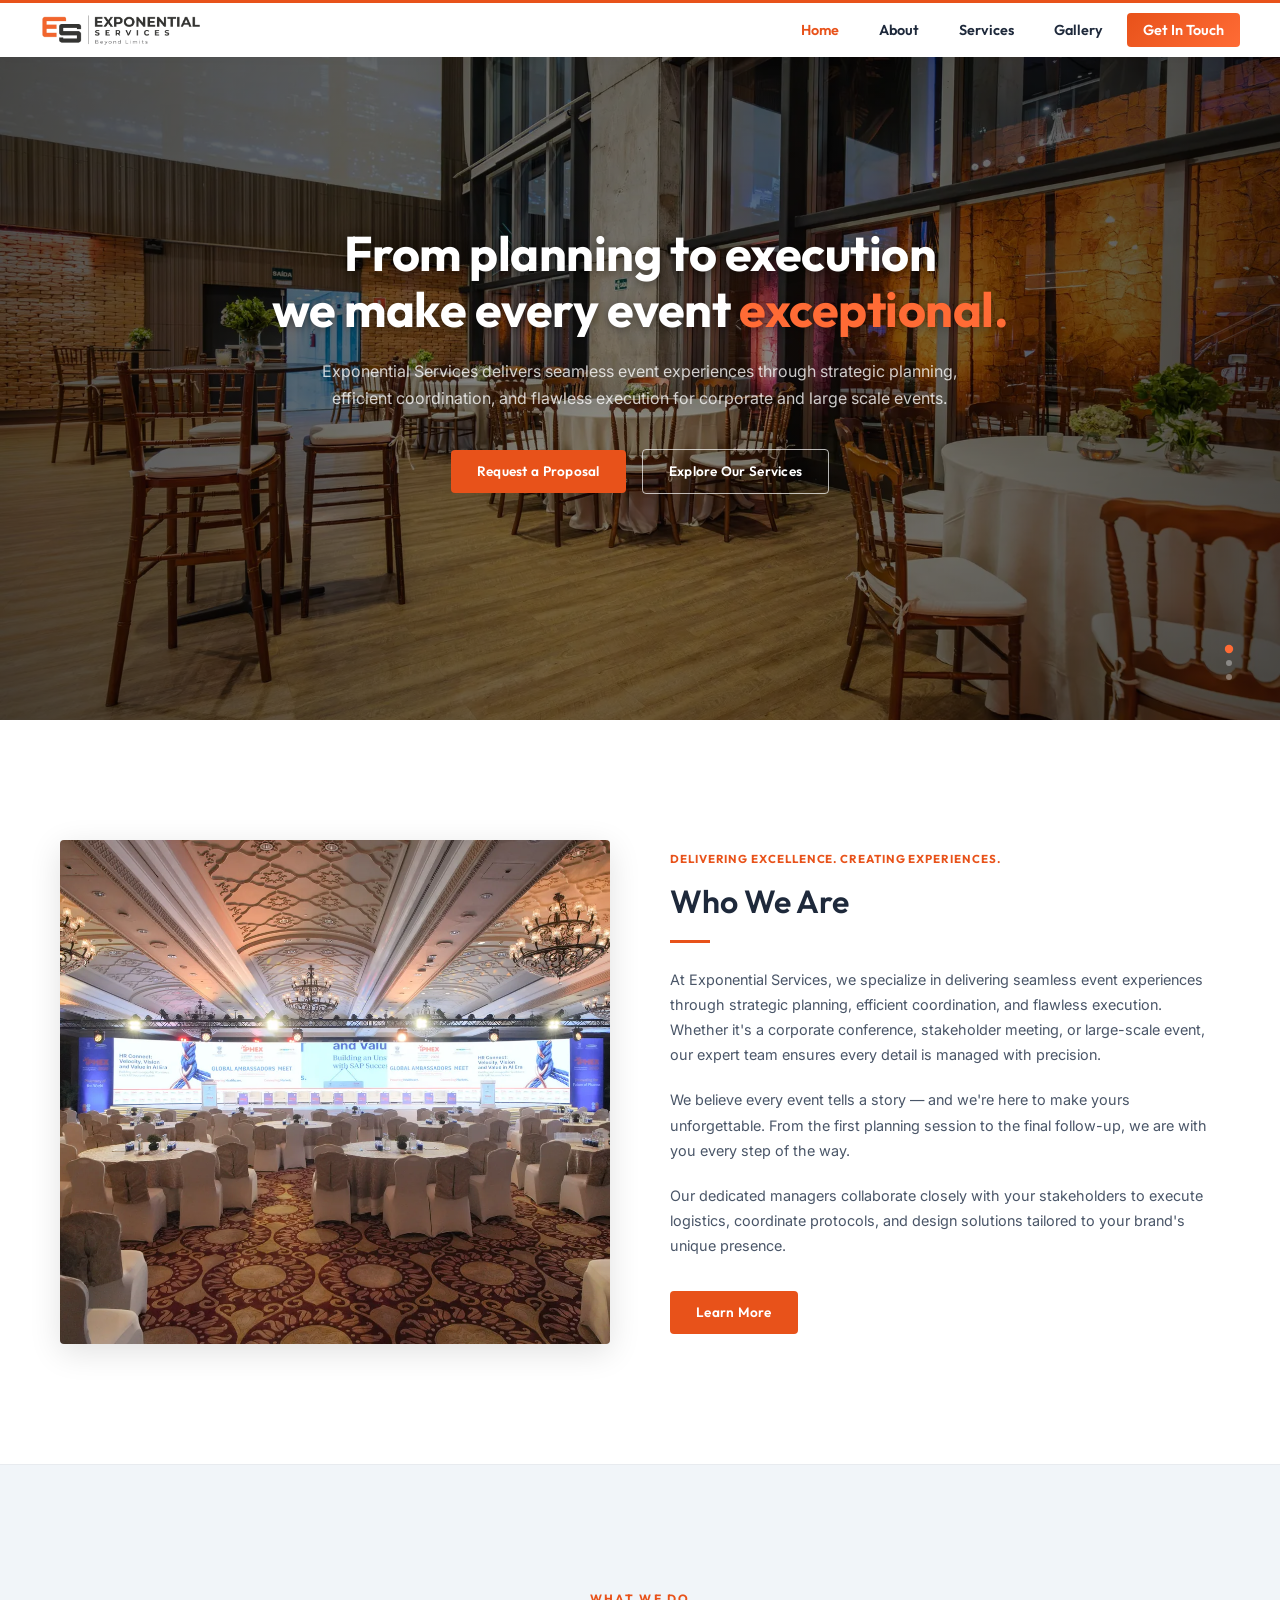
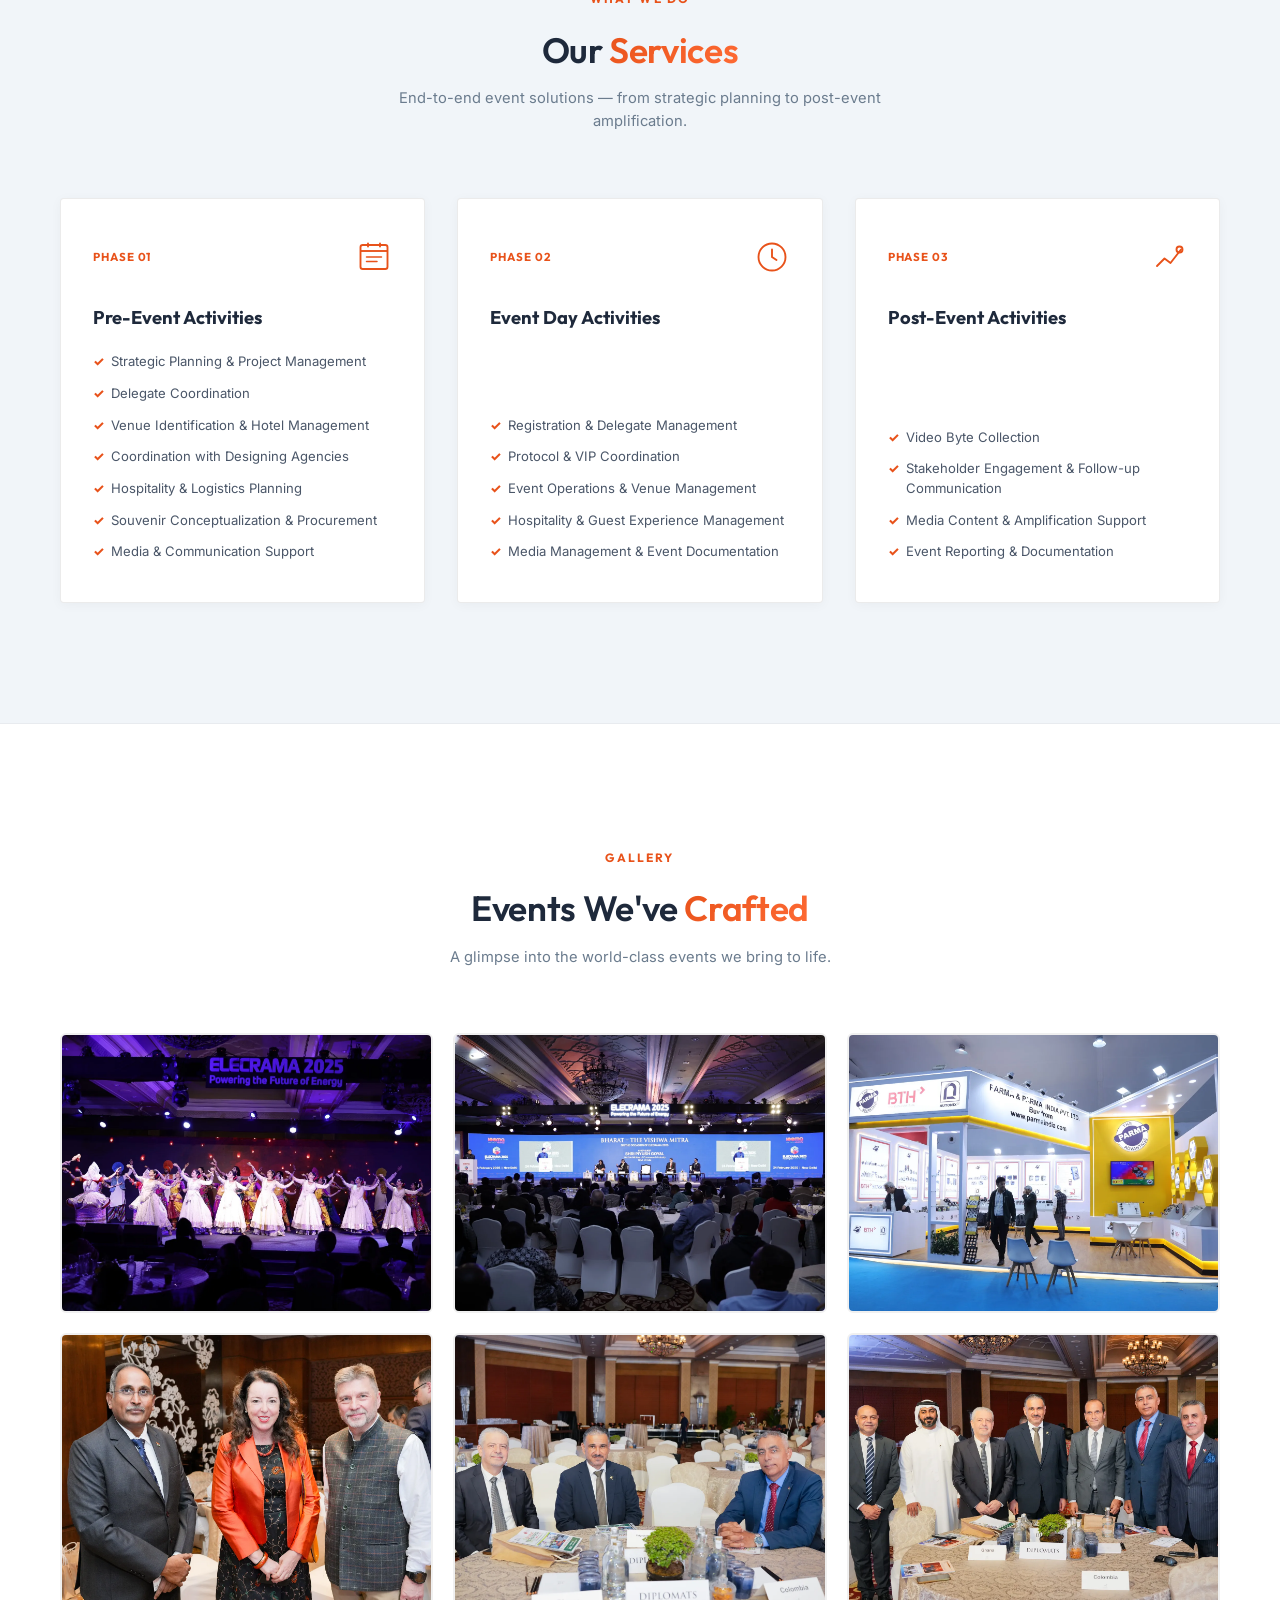
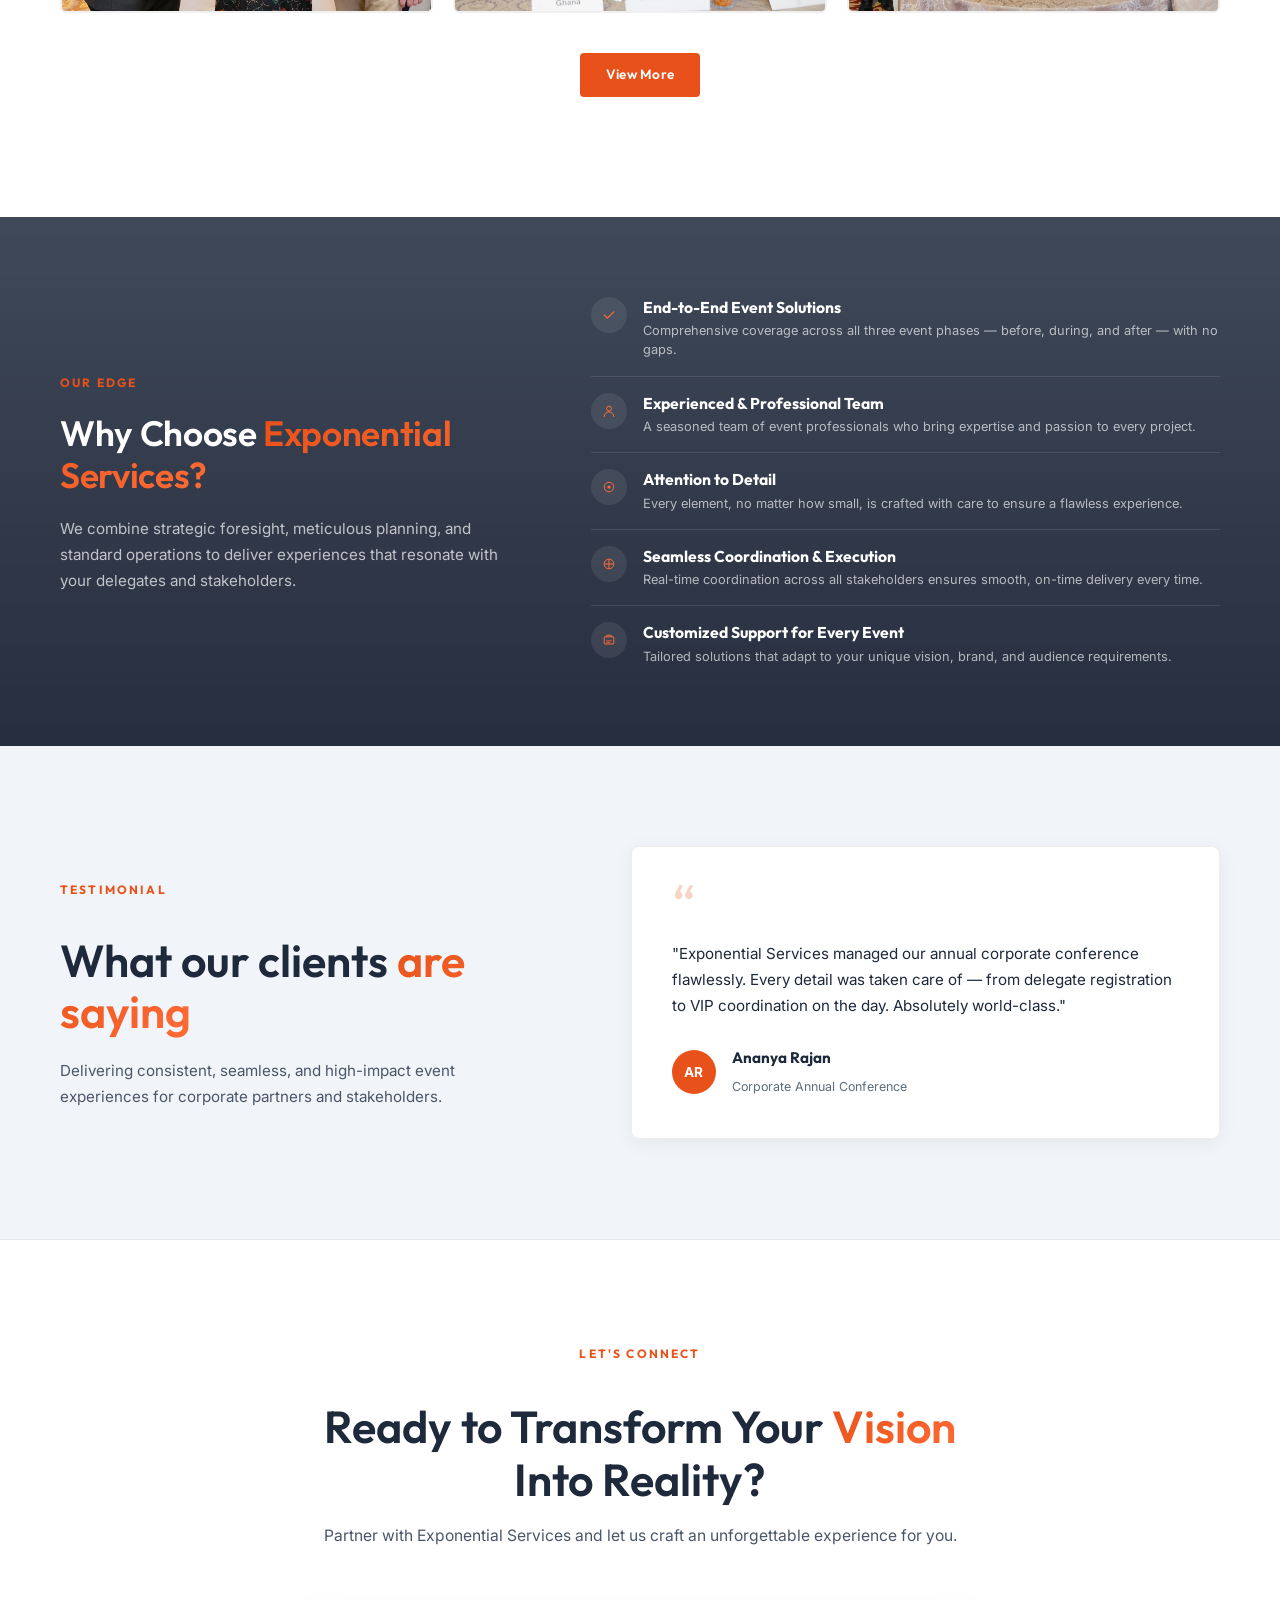
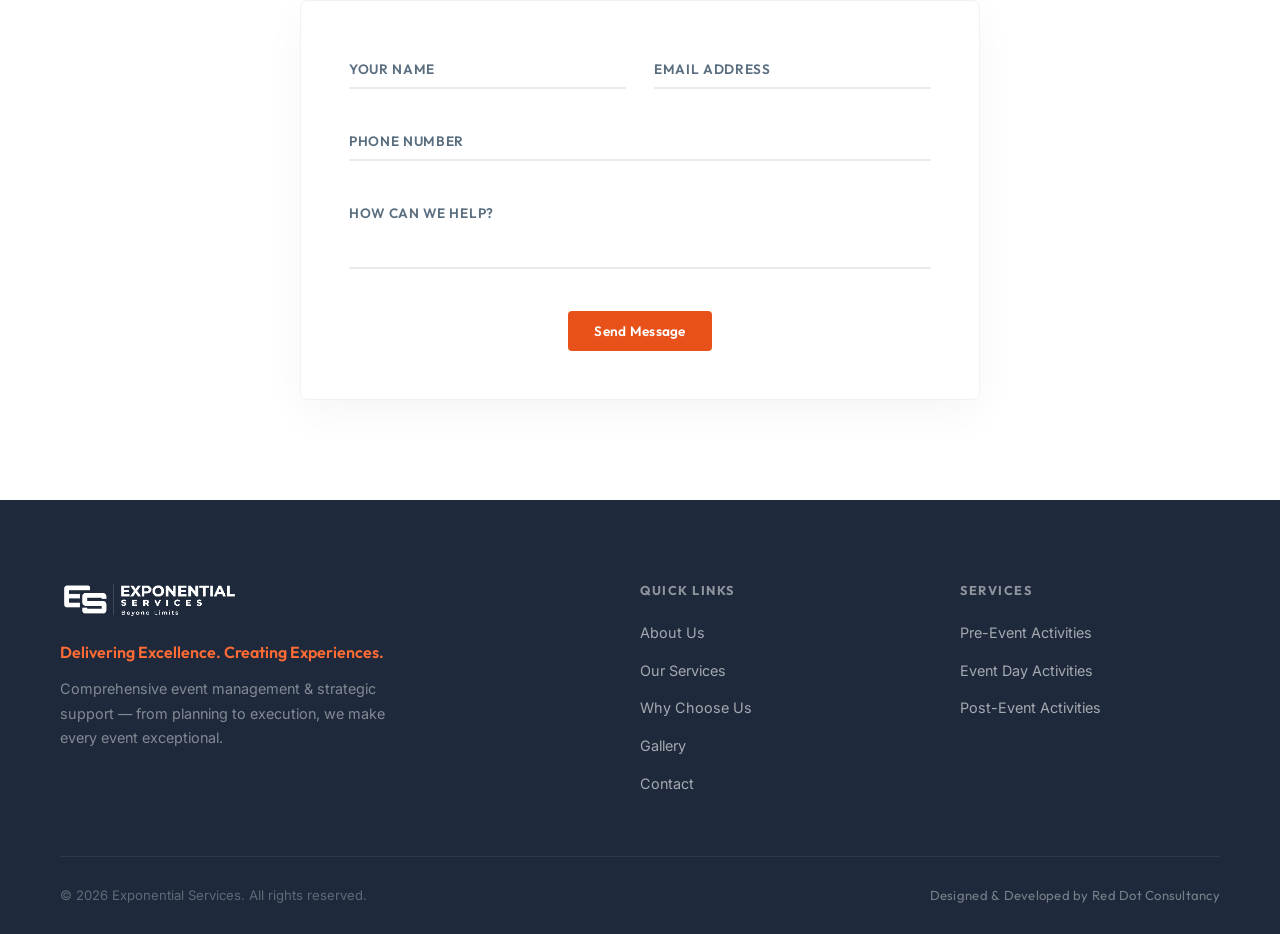
==== commit cb564c0e: "feat: footer credit, mobile nav fixes, curated IPHEX gallery - Footer: 'Designed & Developed by Red " ====
--- a/index.html
+++ b/index.html
@@ -405,6 +405,7 @@
       </div>
       <div class="footer-bottom">
         <span>&copy; 2026 Exponential Services. All rights reserved.</span>
+        <span class="footer-credit">Designed &amp; Developed by <a href="https://reddotconsultancy.co/" target="_blank" rel="noopener" class="rdc">Red Dot Consultancy</a></span>
         
       </div>
     </div>
--- a/style.css
+++ b/style.css
@@ -1014,9 +1014,38 @@
 
 .footer-credit {
   font-family: var(--font-display);
-  font-weight: 700;
-  color: var(--orange);
-  letter-spacing: 0.1em;
+  font-weight: 400;
+  color: rgba(255, 255, 255, 0.4);
+  letter-spacing: 0.02em;
+}
+
+.footer-credit .rdc {
+  position: relative;
+  cursor: pointer;
+  color: inherit;
+  text-decoration: none;
+  transition: color 0.35s ease;
+}
+
+.footer-credit .rdc::after {
+  content: '';
+  position: absolute;
+  left: 0;
+  bottom: -3px;
+  width: 100%;
+  height: 1.5px;
+  background: #d21502;
+  transform: scaleX(0);
+  transform-origin: left;
+  transition: transform 0.35s ease;
+}
+
+.footer-credit .rdc:hover {
+  color: #d21502;
+}
+
+.footer-credit .rdc:hover::after {
+  transform: scaleX(1);
 }
 
 
@@ -1150,17 +1179,35 @@
     top: 0;
     right: 0;
     bottom: 0;
-    width: 280px;
+    width: min(300px, 82vw);
     background: rgba(15, 23, 42, 0.96);
     backdrop-filter: blur(20px);
     flex-direction: column;
-    justify-content: center;
-    gap: 12px;
-    padding: 80px 32px;
+    justify-content: flex-start;
+    align-items: stretch;
+    gap: 6px;
+    padding: 88px 24px 32px;
     transform: translateX(100%);
     transition: transform 0.35s cubic-bezier(0.4, 0, 0.2, 1);
     z-index: 1001;
     box-shadow: -10px 0 30px rgba(0, 0, 0, 0.3);
+    overflow-y: auto;
+  }
+
+  .nav-links .nav-link {
+    display: block;
+    text-align: left;
+    border-bottom: 1px solid rgba(255, 255, 255, 0.06);
+  }
+
+  .nav-links .nav-cta {
+    display: inline-block;
+    margin-top: 18px;
+    align-self: flex-start;
+    width: auto;
+    text-align: center;
+    border-bottom: none;
+    padding: 10px 24px;
   }
 
   .nav-links.open {
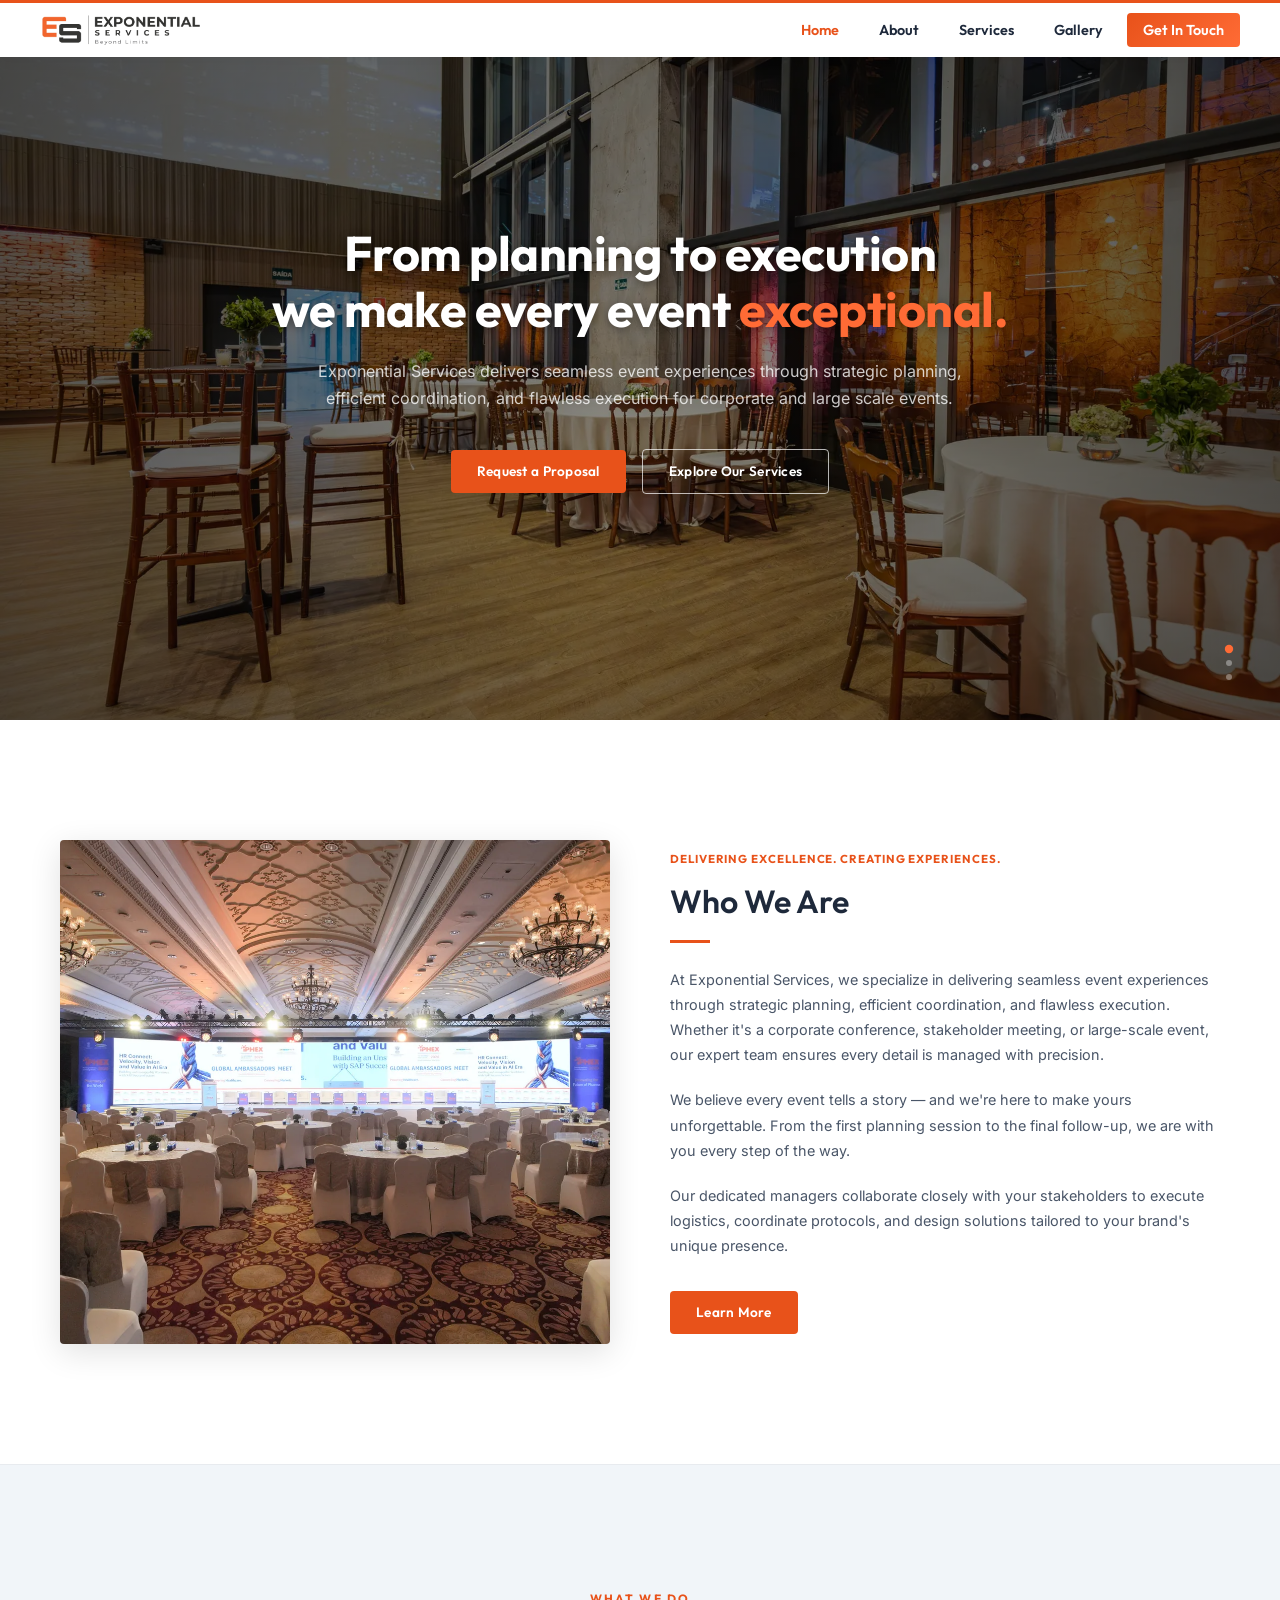
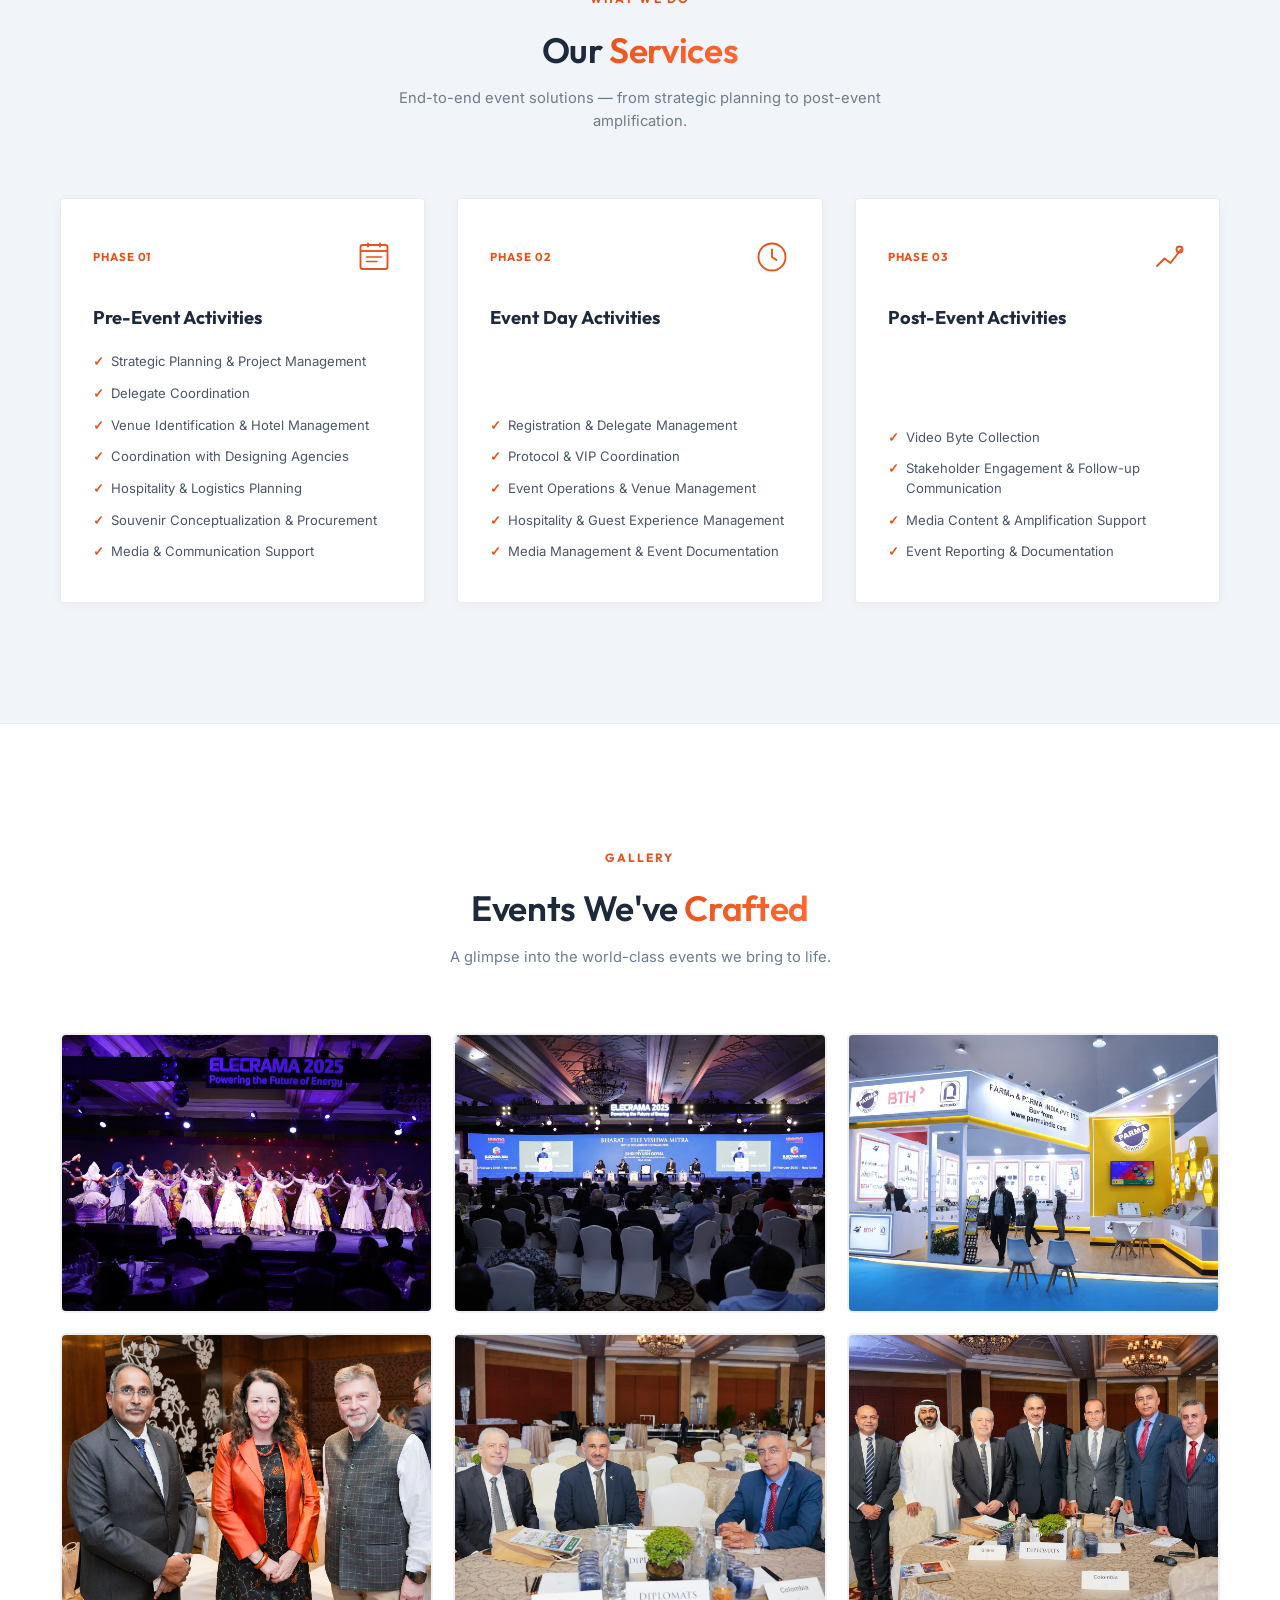
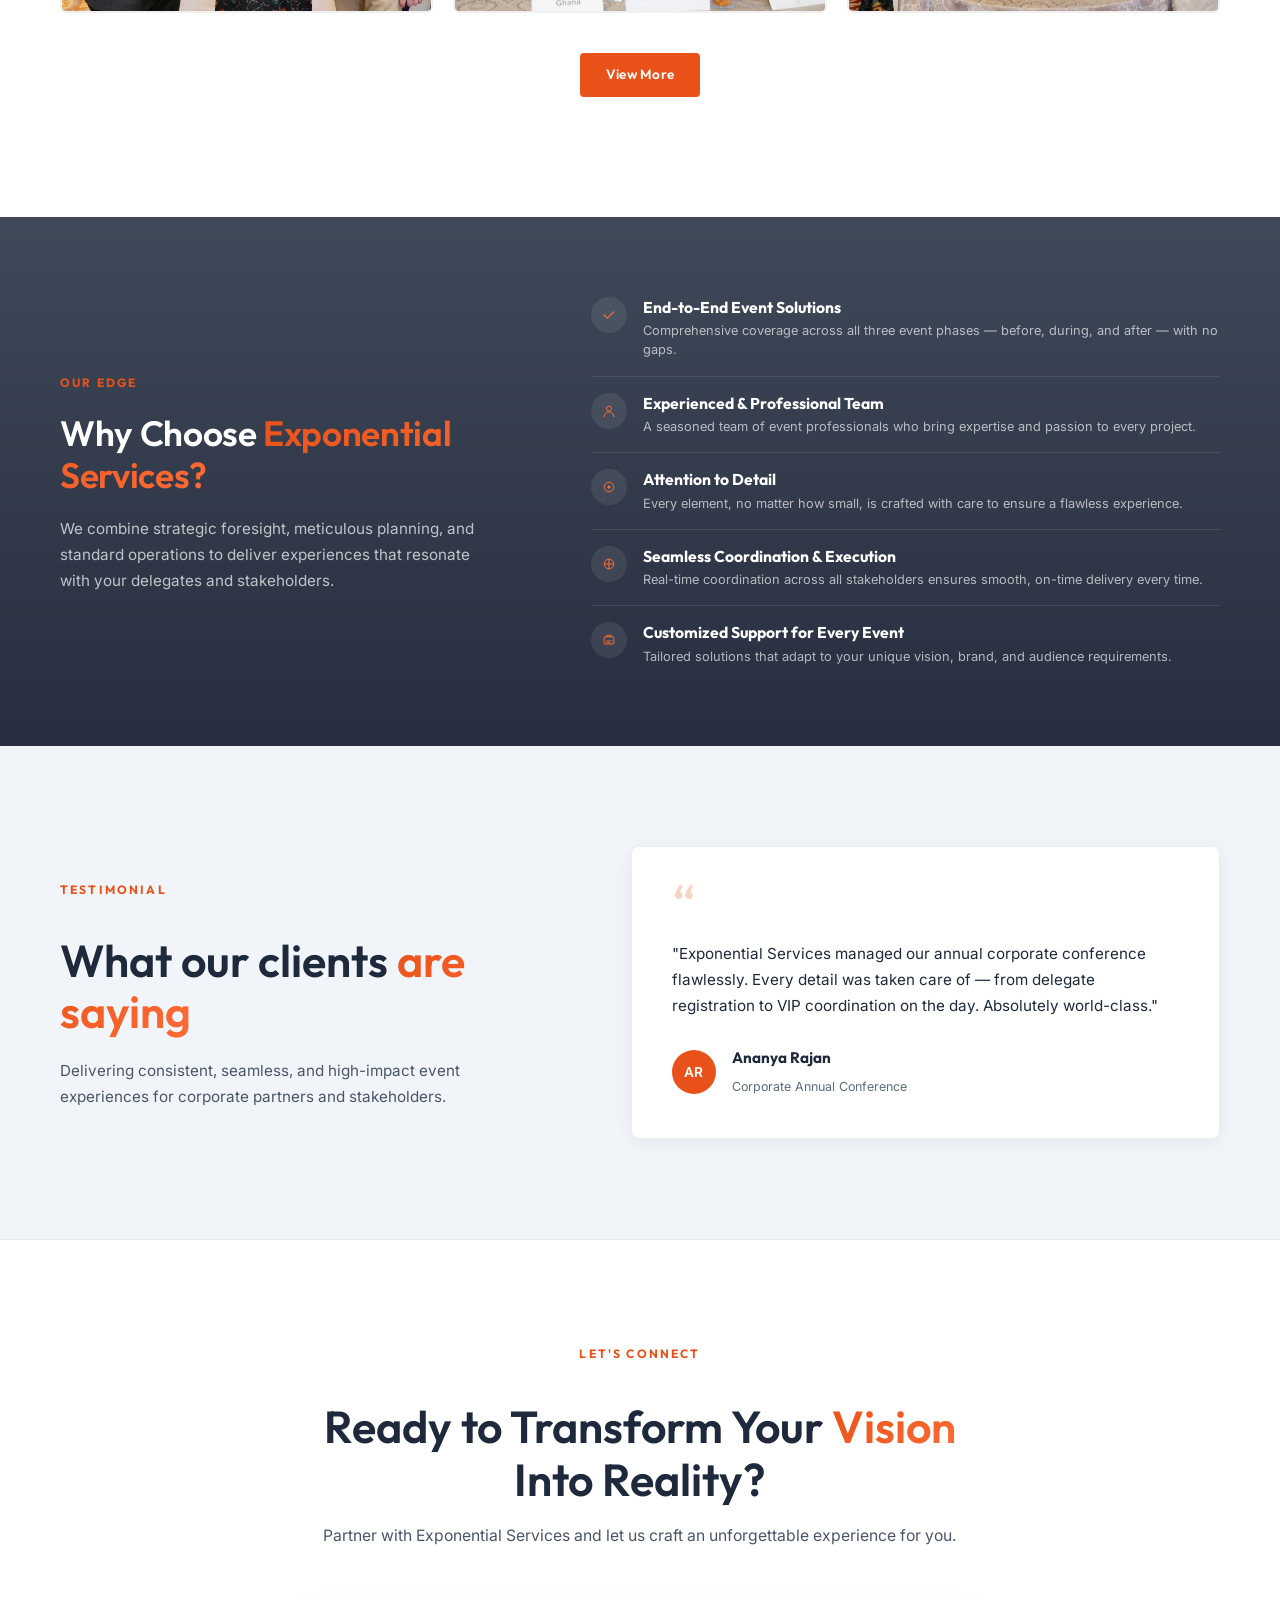
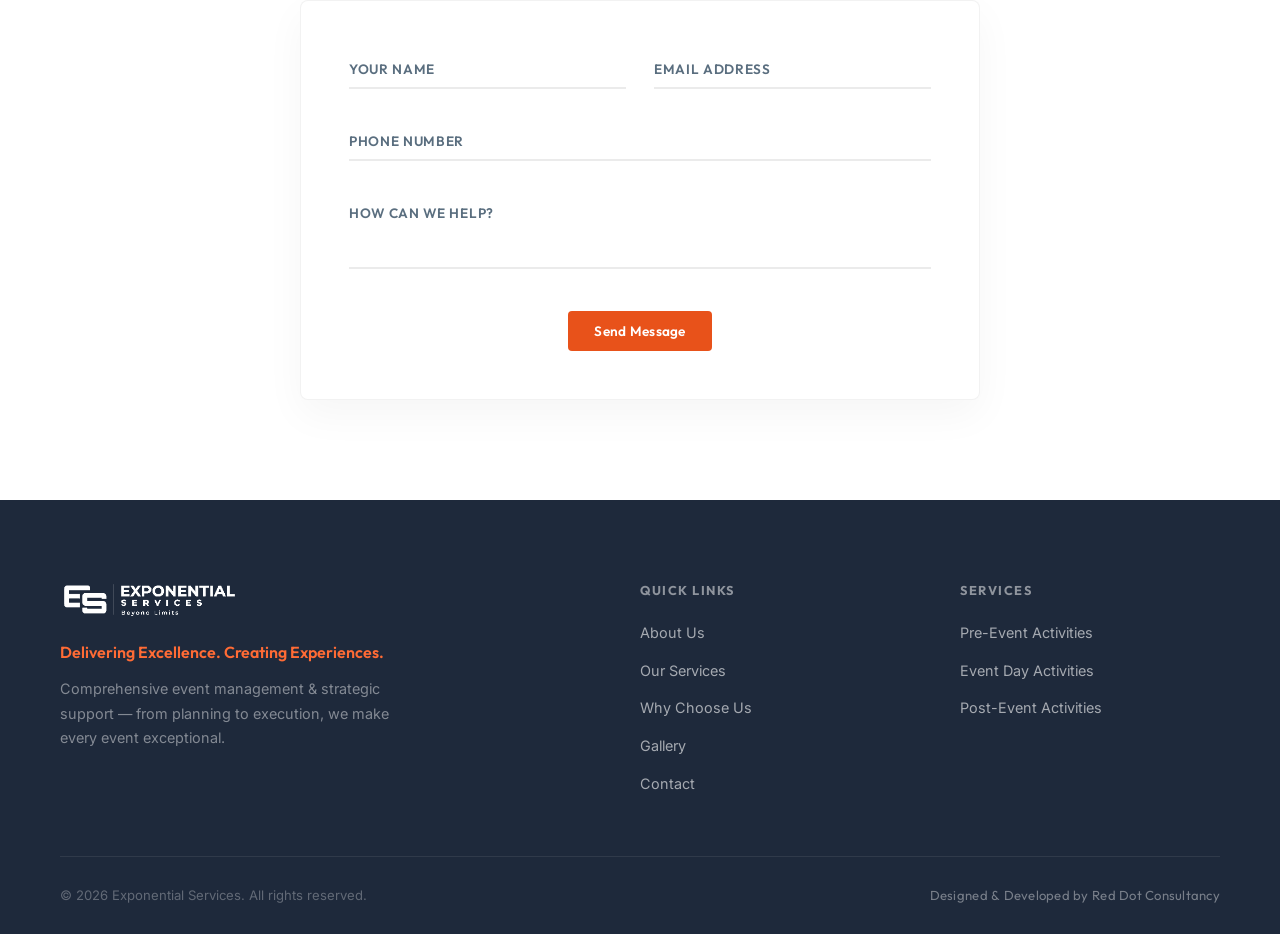
==== commit c5359c59: "feat: full SEO + self-hosted fonts - SEO: robots.txt, sitemap.xml, llms.txt/llm.txt - Per-page canon" ====
--- a/index.html
+++ b/index.html
@@ -7,13 +7,70 @@
   <title>Exponential Services – Comprehensive Event Management & Strategic Support</title>
   <meta name="description"
     content="Exponential Services specializes in delivering seamless event experiences through strategic planning, efficient coordination, and flawless execution. Corporate conferences, stakeholder meetings, large-scale events – we manage every detail with precision." />
-  <link rel="preconnect" href="https://fonts.googleapis.com" />
-  <link rel="preconnect" href="https://fonts.gstatic.com" crossorigin />
-  <link
-    href="https://fonts.googleapis.com/css2?family=Outfit:wght@300;400;500;600;700;800;900&family=Inter:wght@300;400;500;600&display=swap"
-    rel="stylesheet" />
   <link rel="preload" as="image" href="hero_img/pexels-bertellifotografia-16985120.webp" />
+  <link rel="preload" as="font" type="font/woff2" href="fonts/outfit-700-latin.woff2" crossorigin />
+  <link rel="stylesheet" href="fonts.css" />
   <link rel="icon" type="image/svg+xml" href="favicon.svg" />
+  <link rel="canonical" href="https://exponentialservices.in/" />
+  <meta name="robots" content="index, follow, max-image-preview:large, max-snippet:-1, max-video-preview:-1" />
+  <meta name="author" content="Exponential Services" />
+  <meta name="keywords" content="event management, corporate event management, event management company India, strategic event support, conference management, delegate management, VIP protocol coordination, exhibition management, event planning, event execution" />
+  <meta name="theme-color" content="#E8521A" />
+  <meta property="og:type" content="website" />
+  <meta property="og:site_name" content="Exponential Services" />
+  <meta property="og:locale" content="en_IN" />
+  <meta property="og:url" content="https://exponentialservices.in/" />
+  <meta property="og:title" content="Exponential Services – Comprehensive Event Management & Strategic Support" />
+  <meta property="og:description" content="Seamless event experiences through strategic planning, efficient coordination, and flawless execution. Corporate conferences, stakeholder meetings, and large-scale events — managed with precision." />
+  <meta property="og:image" content="https://exponentialservices.in/hero_img/pexels-bertellifotografia-16985120.jpg" />
+  <meta property="og:image:alt" content="Exponential Services — event management and strategic support" />
+  <meta name="twitter:card" content="summary_large_image" />
+  <meta name="twitter:title" content="Exponential Services – Comprehensive Event Management & Strategic Support" />
+  <meta name="twitter:description" content="Seamless event experiences through strategic planning, efficient coordination, and flawless execution — corporate conferences, summits, and large-scale events." />
+  <meta name="twitter:image" content="https://exponentialservices.in/hero_img/pexels-bertellifotografia-16985120.jpg" />
+  <script type="application/ld+json">
+  {
+    "@context": "https://schema.org",
+    "@graph": [
+      {
+        "@type": "Organization",
+        "@id": "https://exponentialservices.in/#org",
+        "name": "Exponential Services",
+        "url": "https://exponentialservices.in/",
+        "logo": "https://exponentialservices.in/Logo%20Files/logo_header.png",
+        "slogan": "Delivering Excellence. Creating Experiences.",
+        "description": "Comprehensive event management & strategic support — from planning to execution, we make every event exceptional.",
+        "areaServed": "IN",
+        "knowsAbout": ["Event Management", "Corporate Events", "Conference Management", "Exhibition Management", "Delegate Coordination"]
+      },
+      {
+        "@type": "WebSite",
+        "@id": "https://exponentialservices.in/#website",
+        "url": "https://exponentialservices.in/",
+        "name": "Exponential Services",
+        "publisher": { "@id": "https://exponentialservices.in/#org" },
+        "inLanguage": "en-IN"
+      },
+      {
+        "@type": "ProfessionalService",
+        "name": "Exponential Services",
+        "image": "https://exponentialservices.in/hero_img/pexels-bertellifotografia-16985120.jpg",
+        "url": "https://exponentialservices.in/",
+        "areaServed": "IN",
+        "parentOrganization": { "@id": "https://exponentialservices.in/#org" },
+        "hasOfferCatalog": {
+          "@type": "OfferCatalog",
+          "name": "Event Management Services",
+          "itemListElement": [
+            { "@type": "Offer", "itemOffered": { "@type": "Service", "name": "Pre-Event Activities" } },
+            { "@type": "Offer", "itemOffered": { "@type": "Service", "name": "Event Day Activities" } },
+            { "@type": "Offer", "itemOffered": { "@type": "Service", "name": "Post-Event Activities" } }
+          ]
+        }
+      }
+    ]
+  }
+  </script>
   <link rel="stylesheet" href="style.css" />
 </head>
 
--- a/fonts.css
+++ b/fonts.css
@@ -0,0 +1,198 @@
+/* latin-ext */
+@font-face {
+  font-family: 'Inter';
+  font-style: normal;
+  font-weight: 300;
+  font-display: swap;
+  src: url(fonts/inter-300-latin-ext.woff2) format('woff2');
+  unicode-range: U+0100-02BA, U+02BD-02C5, U+02C7-02CC, U+02CE-02D7, U+02DD-02FF, U+0304, U+0308, U+0329, U+1D00-1DBF, U+1E00-1E9F, U+1EF2-1EFF, U+2020, U+20A0-20AB, U+20AD-20C0, U+2113, U+2C60-2C7F, U+A720-A7FF;
+}
+/* latin */
+@font-face {
+  font-family: 'Inter';
+  font-style: normal;
+  font-weight: 300;
+  font-display: swap;
+  src: url(fonts/inter-300-latin.woff2) format('woff2');
+  unicode-range: U+0000-00FF, U+0131, U+0152-0153, U+02BB-02BC, U+02C6, U+02DA, U+02DC, U+0304, U+0308, U+0329, U+2000-206F, U+20AC, U+2122, U+2191, U+2193, U+2212, U+2215, U+FEFF, U+FFFD;
+}
+/* latin-ext */
+@font-face {
+  font-family: 'Inter';
+  font-style: normal;
+  font-weight: 400;
+  font-display: swap;
+  src: url(fonts/inter-400-latin-ext.woff2) format('woff2');
+  unicode-range: U+0100-02BA, U+02BD-02C5, U+02C7-02CC, U+02CE-02D7, U+02DD-02FF, U+0304, U+0308, U+0329, U+1D00-1DBF, U+1E00-1E9F, U+1EF2-1EFF, U+2020, U+20A0-20AB, U+20AD-20C0, U+2113, U+2C60-2C7F, U+A720-A7FF;
+}
+/* latin */
+@font-face {
+  font-family: 'Inter';
+  font-style: normal;
+  font-weight: 400;
+  font-display: swap;
+  src: url(fonts/inter-400-latin.woff2) format('woff2');
+  unicode-range: U+0000-00FF, U+0131, U+0152-0153, U+02BB-02BC, U+02C6, U+02DA, U+02DC, U+0304, U+0308, U+0329, U+2000-206F, U+20AC, U+2122, U+2191, U+2193, U+2212, U+2215, U+FEFF, U+FFFD;
+}
+/* latin-ext */
+@font-face {
+  font-family: 'Inter';
+  font-style: normal;
+  font-weight: 500;
+  font-display: swap;
+  src: url(fonts/inter-500-latin-ext.woff2) format('woff2');
+  unicode-range: U+0100-02BA, U+02BD-02C5, U+02C7-02CC, U+02CE-02D7, U+02DD-02FF, U+0304, U+0308, U+0329, U+1D00-1DBF, U+1E00-1E9F, U+1EF2-1EFF, U+2020, U+20A0-20AB, U+20AD-20C0, U+2113, U+2C60-2C7F, U+A720-A7FF;
+}
+/* latin */
+@font-face {
+  font-family: 'Inter';
+  font-style: normal;
+  font-weight: 500;
+  font-display: swap;
+  src: url(fonts/inter-500-latin.woff2) format('woff2');
+  unicode-range: U+0000-00FF, U+0131, U+0152-0153, U+02BB-02BC, U+02C6, U+02DA, U+02DC, U+0304, U+0308, U+0329, U+2000-206F, U+20AC, U+2122, U+2191, U+2193, U+2212, U+2215, U+FEFF, U+FFFD;
+}
+/* latin-ext */
+@font-face {
+  font-family: 'Inter';
+  font-style: normal;
+  font-weight: 600;
+  font-display: swap;
+  src: url(fonts/inter-600-latin-ext.woff2) format('woff2');
+  unicode-range: U+0100-02BA, U+02BD-02C5, U+02C7-02CC, U+02CE-02D7, U+02DD-02FF, U+0304, U+0308, U+0329, U+1D00-1DBF, U+1E00-1E9F, U+1EF2-1EFF, U+2020, U+20A0-20AB, U+20AD-20C0, U+2113, U+2C60-2C7F, U+A720-A7FF;
+}
+/* latin */
+@font-face {
+  font-family: 'Inter';
+  font-style: normal;
+  font-weight: 600;
+  font-display: swap;
+  src: url(fonts/inter-600-latin.woff2) format('woff2');
+  unicode-range: U+0000-00FF, U+0131, U+0152-0153, U+02BB-02BC, U+02C6, U+02DA, U+02DC, U+0304, U+0308, U+0329, U+2000-206F, U+20AC, U+2122, U+2191, U+2193, U+2212, U+2215, U+FEFF, U+FFFD;
+}
+/* latin-ext */
+@font-face {
+  font-family: 'Outfit';
+  font-style: normal;
+  font-weight: 300;
+  font-display: swap;
+  src: url(fonts/outfit-300-latin-ext.woff2) format('woff2');
+  unicode-range: U+0100-02BA, U+02BD-02C5, U+02C7-02CC, U+02CE-02D7, U+02DD-02FF, U+0304, U+0308, U+0329, U+1D00-1DBF, U+1E00-1E9F, U+1EF2-1EFF, U+2020, U+20A0-20AB, U+20AD-20C0, U+2113, U+2C60-2C7F, U+A720-A7FF;
+}
+/* latin */
+@font-face {
+  font-family: 'Outfit';
+  font-style: normal;
+  font-weight: 300;
+  font-display: swap;
+  src: url(fonts/outfit-300-latin.woff2) format('woff2');
+  unicode-range: U+0000-00FF, U+0131, U+0152-0153, U+02BB-02BC, U+02C6, U+02DA, U+02DC, U+0304, U+0308, U+0329, U+2000-206F, U+20AC, U+2122, U+2191, U+2193, U+2212, U+2215, U+FEFF, U+FFFD;
+}
+/* latin-ext */
+@font-face {
+  font-family: 'Outfit';
+  font-style: normal;
+  font-weight: 400;
+  font-display: swap;
+  src: url(fonts/outfit-400-latin-ext.woff2) format('woff2');
+  unicode-range: U+0100-02BA, U+02BD-02C5, U+02C7-02CC, U+02CE-02D7, U+02DD-02FF, U+0304, U+0308, U+0329, U+1D00-1DBF, U+1E00-1E9F, U+1EF2-1EFF, U+2020, U+20A0-20AB, U+20AD-20C0, U+2113, U+2C60-2C7F, U+A720-A7FF;
+}
+/* latin */
+@font-face {
+  font-family: 'Outfit';
+  font-style: normal;
+  font-weight: 400;
+  font-display: swap;
+  src: url(fonts/outfit-400-latin.woff2) format('woff2');
+  unicode-range: U+0000-00FF, U+0131, U+0152-0153, U+02BB-02BC, U+02C6, U+02DA, U+02DC, U+0304, U+0308, U+0329, U+2000-206F, U+20AC, U+2122, U+2191, U+2193, U+2212, U+2215, U+FEFF, U+FFFD;
+}
+/* latin-ext */
+@font-face {
+  font-family: 'Outfit';
+  font-style: normal;
+  font-weight: 500;
+  font-display: swap;
+  src: url(fonts/outfit-500-latin-ext.woff2) format('woff2');
+  unicode-range: U+0100-02BA, U+02BD-02C5, U+02C7-02CC, U+02CE-02D7, U+02DD-02FF, U+0304, U+0308, U+0329, U+1D00-1DBF, U+1E00-1E9F, U+1EF2-1EFF, U+2020, U+20A0-20AB, U+20AD-20C0, U+2113, U+2C60-2C7F, U+A720-A7FF;
+}
+/* latin */
+@font-face {
+  font-family: 'Outfit';
+  font-style: normal;
+  font-weight: 500;
+  font-display: swap;
+  src: url(fonts/outfit-500-latin.woff2) format('woff2');
+  unicode-range: U+0000-00FF, U+0131, U+0152-0153, U+02BB-02BC, U+02C6, U+02DA, U+02DC, U+0304, U+0308, U+0329, U+2000-206F, U+20AC, U+2122, U+2191, U+2193, U+2212, U+2215, U+FEFF, U+FFFD;
+}
+/* latin-ext */
+@font-face {
+  font-family: 'Outfit';
+  font-style: normal;
+  font-weight: 600;
+  font-display: swap;
+  src: url(fonts/outfit-600-latin-ext.woff2) format('woff2');
+  unicode-range: U+0100-02BA, U+02BD-02C5, U+02C7-02CC, U+02CE-02D7, U+02DD-02FF, U+0304, U+0308, U+0329, U+1D00-1DBF, U+1E00-1E9F, U+1EF2-1EFF, U+2020, U+20A0-20AB, U+20AD-20C0, U+2113, U+2C60-2C7F, U+A720-A7FF;
+}
+/* latin */
+@font-face {
+  font-family: 'Outfit';
+  font-style: normal;
+  font-weight: 600;
+  font-display: swap;
+  src: url(fonts/outfit-600-latin.woff2) format('woff2');
+  unicode-range: U+0000-00FF, U+0131, U+0152-0153, U+02BB-02BC, U+02C6, U+02DA, U+02DC, U+0304, U+0308, U+0329, U+2000-206F, U+20AC, U+2122, U+2191, U+2193, U+2212, U+2215, U+FEFF, U+FFFD;
+}
+/* latin-ext */
+@font-face {
+  font-family: 'Outfit';
+  font-style: normal;
+  font-weight: 700;
+  font-display: swap;
+  src: url(fonts/outfit-700-latin-ext.woff2) format('woff2');
+  unicode-range: U+0100-02BA, U+02BD-02C5, U+02C7-02CC, U+02CE-02D7, U+02DD-02FF, U+0304, U+0308, U+0329, U+1D00-1DBF, U+1E00-1E9F, U+1EF2-1EFF, U+2020, U+20A0-20AB, U+20AD-20C0, U+2113, U+2C60-2C7F, U+A720-A7FF;
+}
+/* latin */
+@font-face {
+  font-family: 'Outfit';
+  font-style: normal;
+  font-weight: 700;
+  font-display: swap;
+  src: url(fonts/outfit-700-latin.woff2) format('woff2');
+  unicode-range: U+0000-00FF, U+0131, U+0152-0153, U+02BB-02BC, U+02C6, U+02DA, U+02DC, U+0304, U+0308, U+0329, U+2000-206F, U+20AC, U+2122, U+2191, U+2193, U+2212, U+2215, U+FEFF, U+FFFD;
+}
+/* latin-ext */
+@font-face {
+  font-family: 'Outfit';
+  font-style: normal;
+  font-weight: 800;
+  font-display: swap;
+  src: url(fonts/outfit-800-latin-ext.woff2) format('woff2');
+  unicode-range: U+0100-02BA, U+02BD-02C5, U+02C7-02CC, U+02CE-02D7, U+02DD-02FF, U+0304, U+0308, U+0329, U+1D00-1DBF, U+1E00-1E9F, U+1EF2-1EFF, U+2020, U+20A0-20AB, U+20AD-20C0, U+2113, U+2C60-2C7F, U+A720-A7FF;
+}
+/* latin */
+@font-face {
+  font-family: 'Outfit';
+  font-style: normal;
+  font-weight: 800;
+  font-display: swap;
+  src: url(fonts/outfit-800-latin.woff2) format('woff2');
+  unicode-range: U+0000-00FF, U+0131, U+0152-0153, U+02BB-02BC, U+02C6, U+02DA, U+02DC, U+0304, U+0308, U+0329, U+2000-206F, U+20AC, U+2122, U+2191, U+2193, U+2212, U+2215, U+FEFF, U+FFFD;
+}
+/* latin-ext */
+@font-face {
+  font-family: 'Outfit';
+  font-style: normal;
+  font-weight: 900;
+  font-display: swap;
+  src: url(fonts/outfit-900-latin-ext.woff2) format('woff2');
+  unicode-range: U+0100-02BA, U+02BD-02C5, U+02C7-02CC, U+02CE-02D7, U+02DD-02FF, U+0304, U+0308, U+0329, U+1D00-1DBF, U+1E00-1E9F, U+1EF2-1EFF, U+2020, U+20A0-20AB, U+20AD-20C0, U+2113, U+2C60-2C7F, U+A720-A7FF;
+}
+/* latin */
+@font-face {
+  font-family: 'Outfit';
+  font-style: normal;
+  font-weight: 900;
+  font-display: swap;
+  src: url(fonts/outfit-900-latin.woff2) format('woff2');
+  unicode-range: U+0000-00FF, U+0131, U+0152-0153, U+02BB-02BC, U+02C6, U+02DA, U+02DC, U+0304, U+0308, U+0329, U+2000-206F, U+20AC, U+2122, U+2191, U+2193, U+2212, U+2215, U+FEFF, U+FFFD;
+}
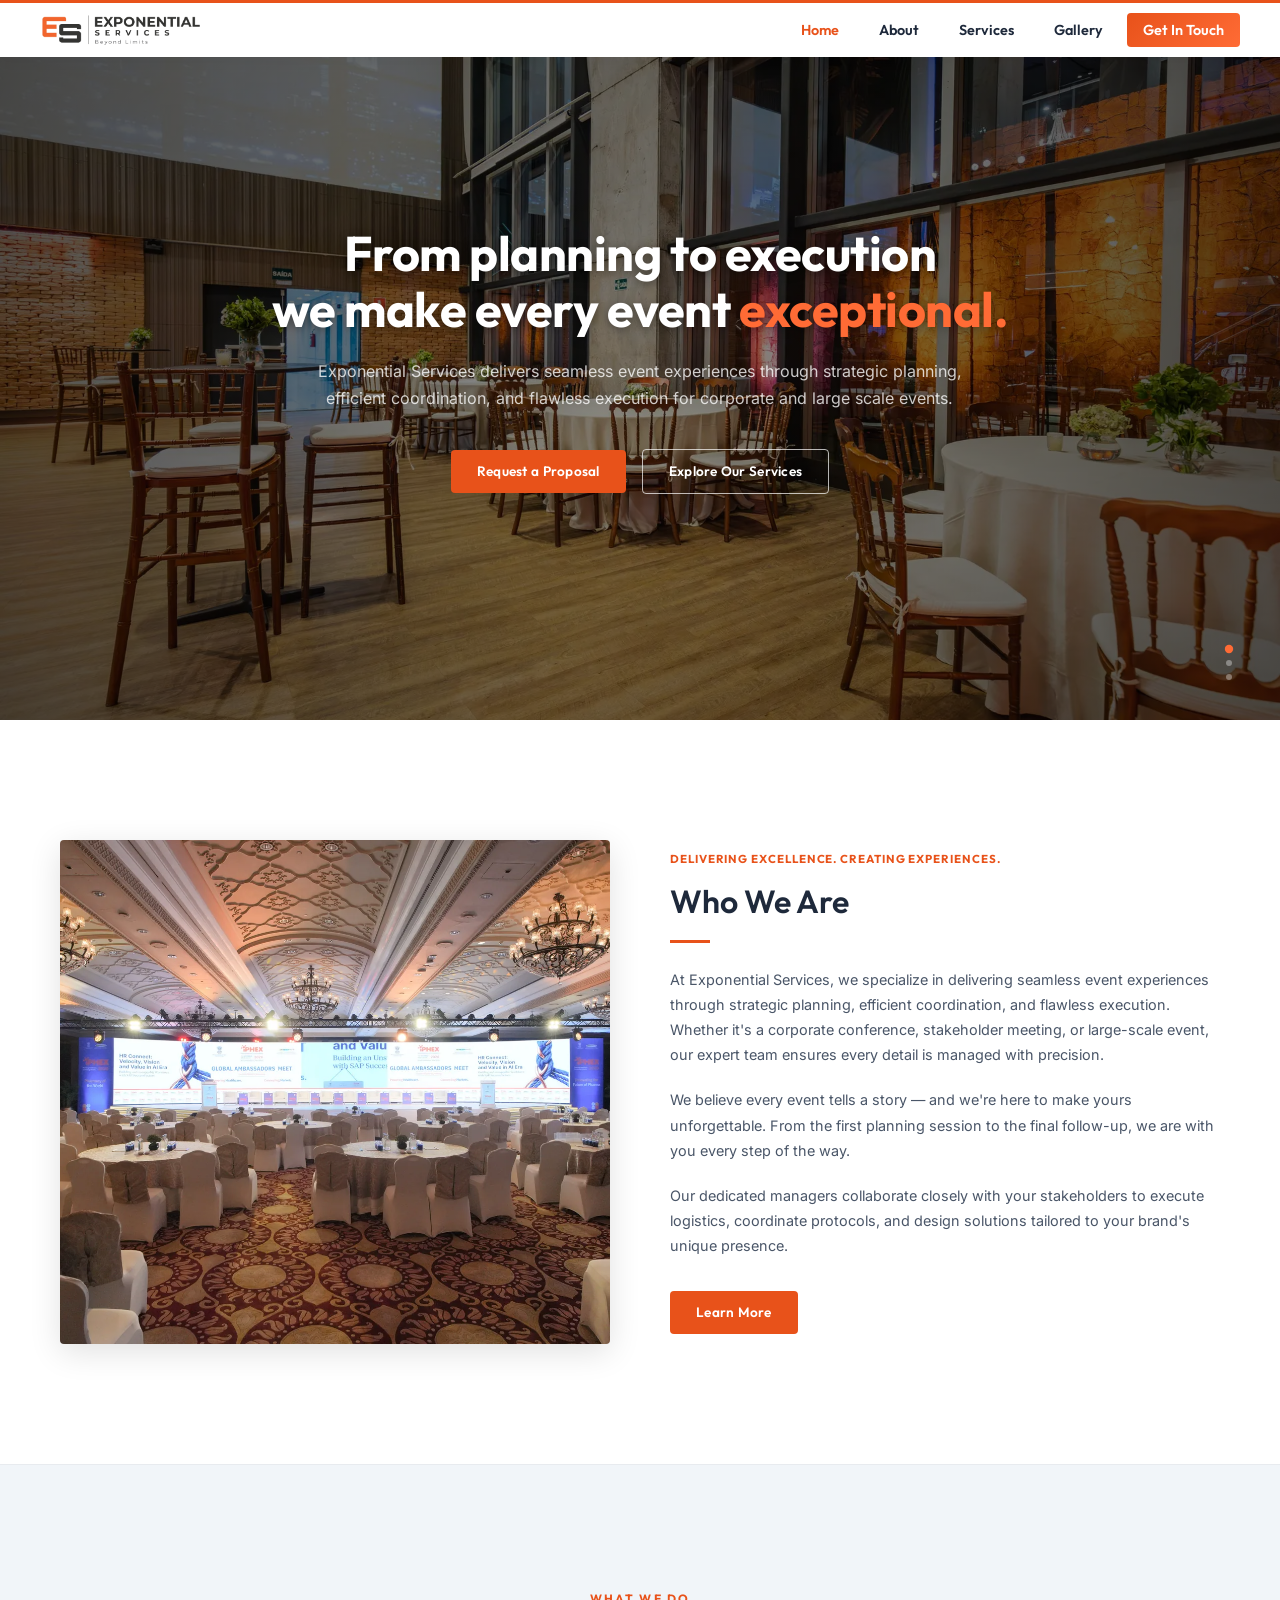
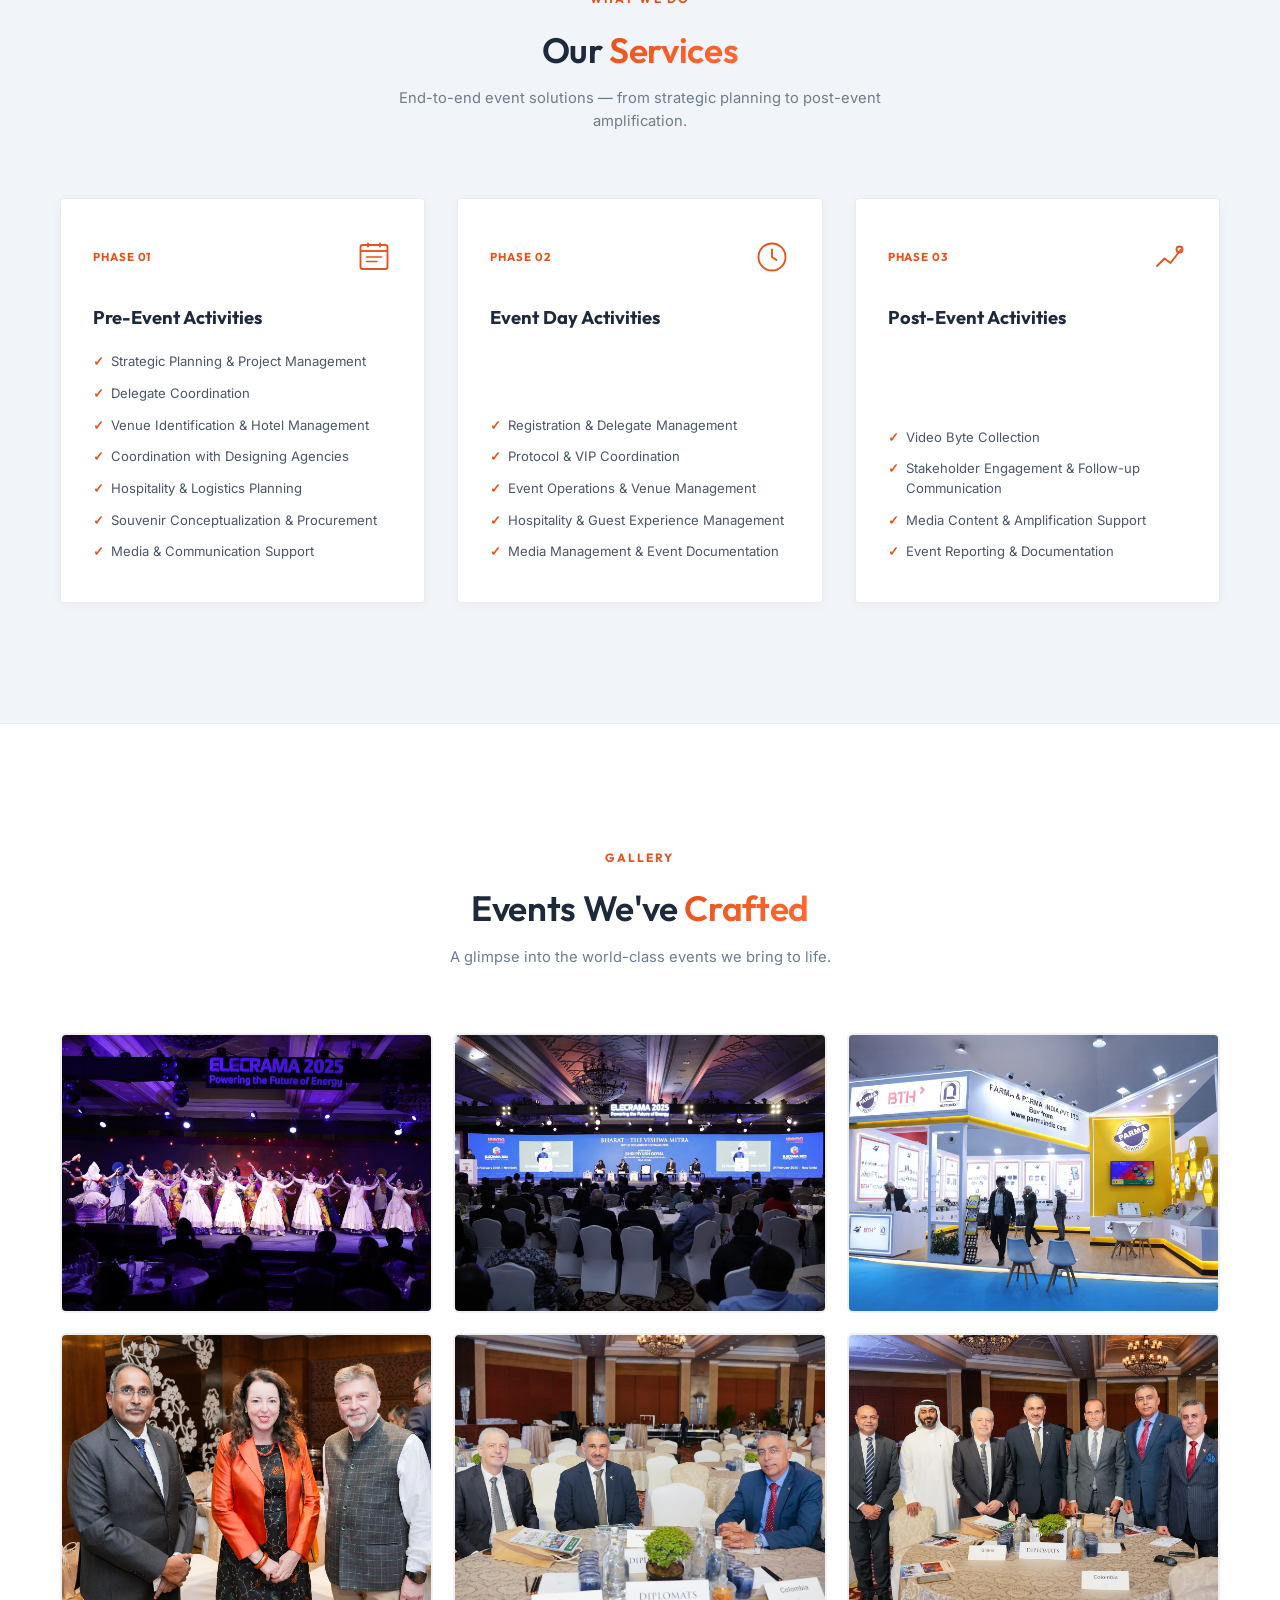
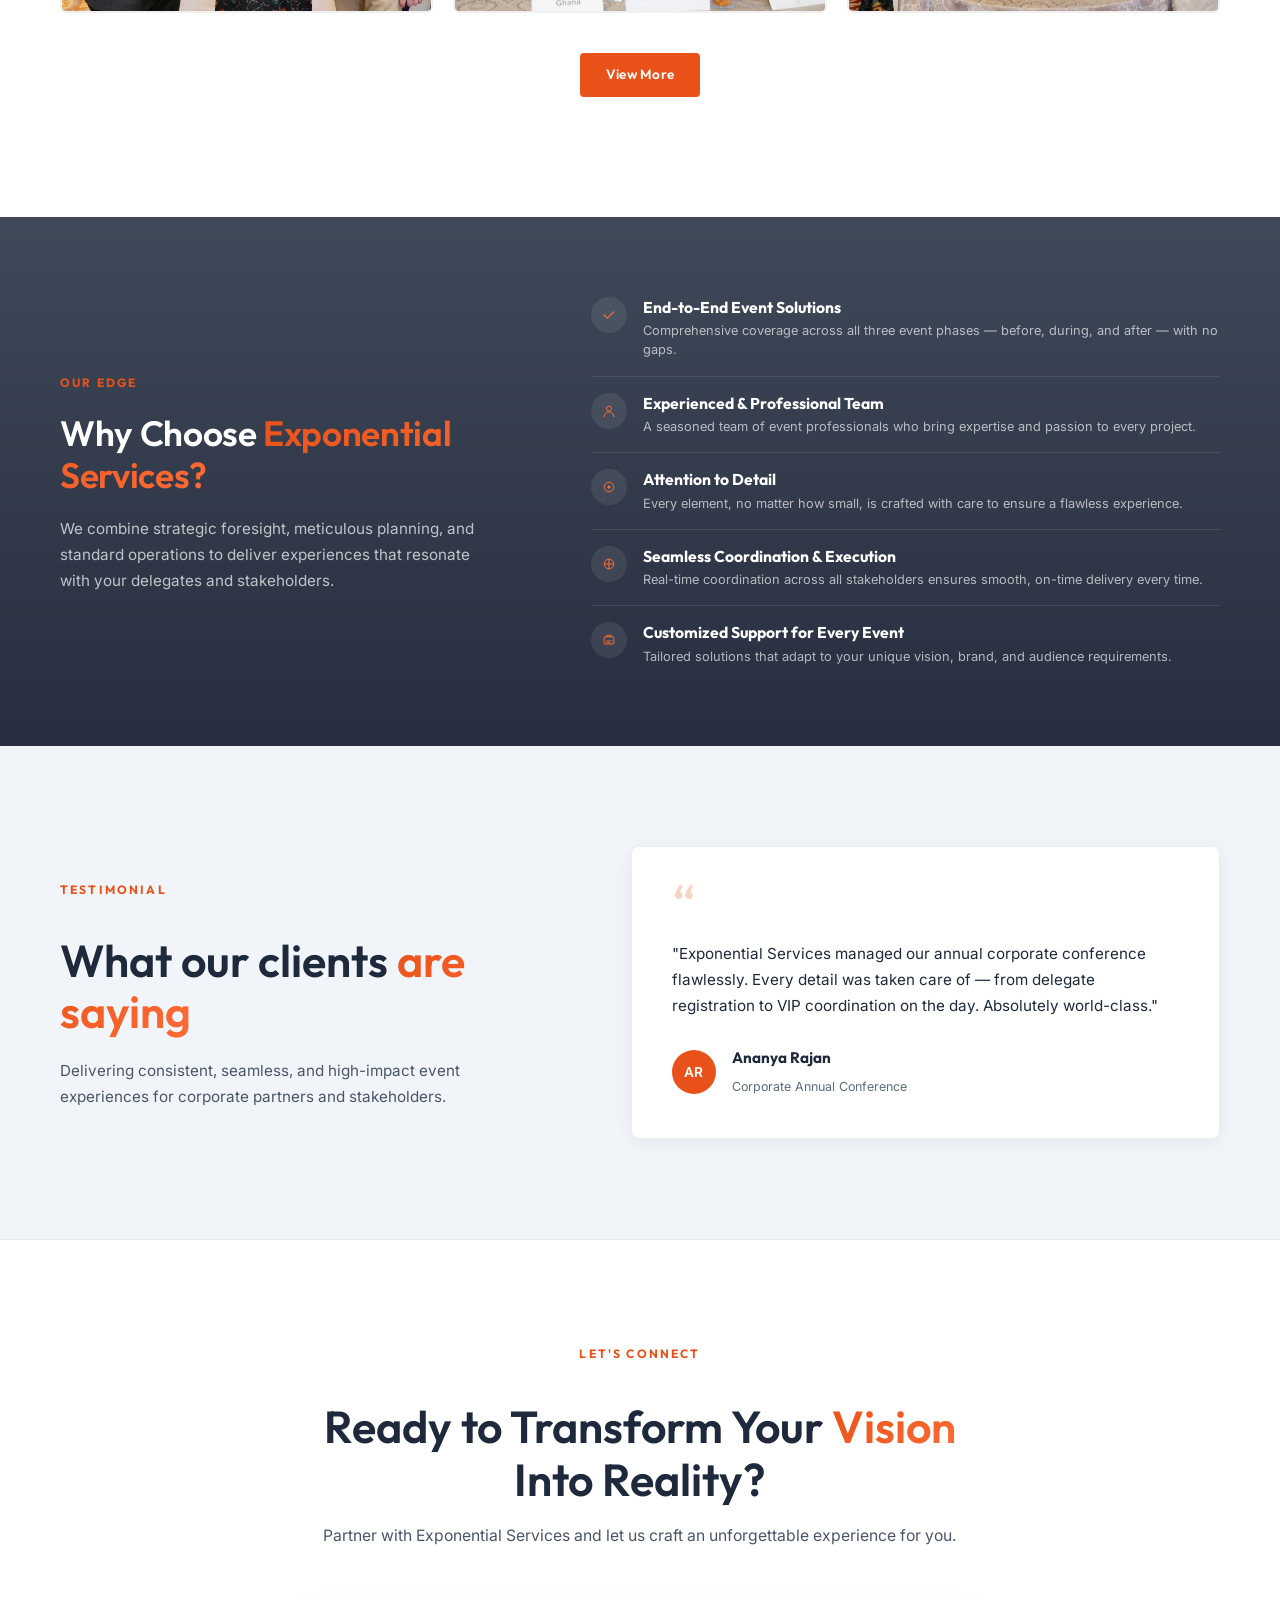
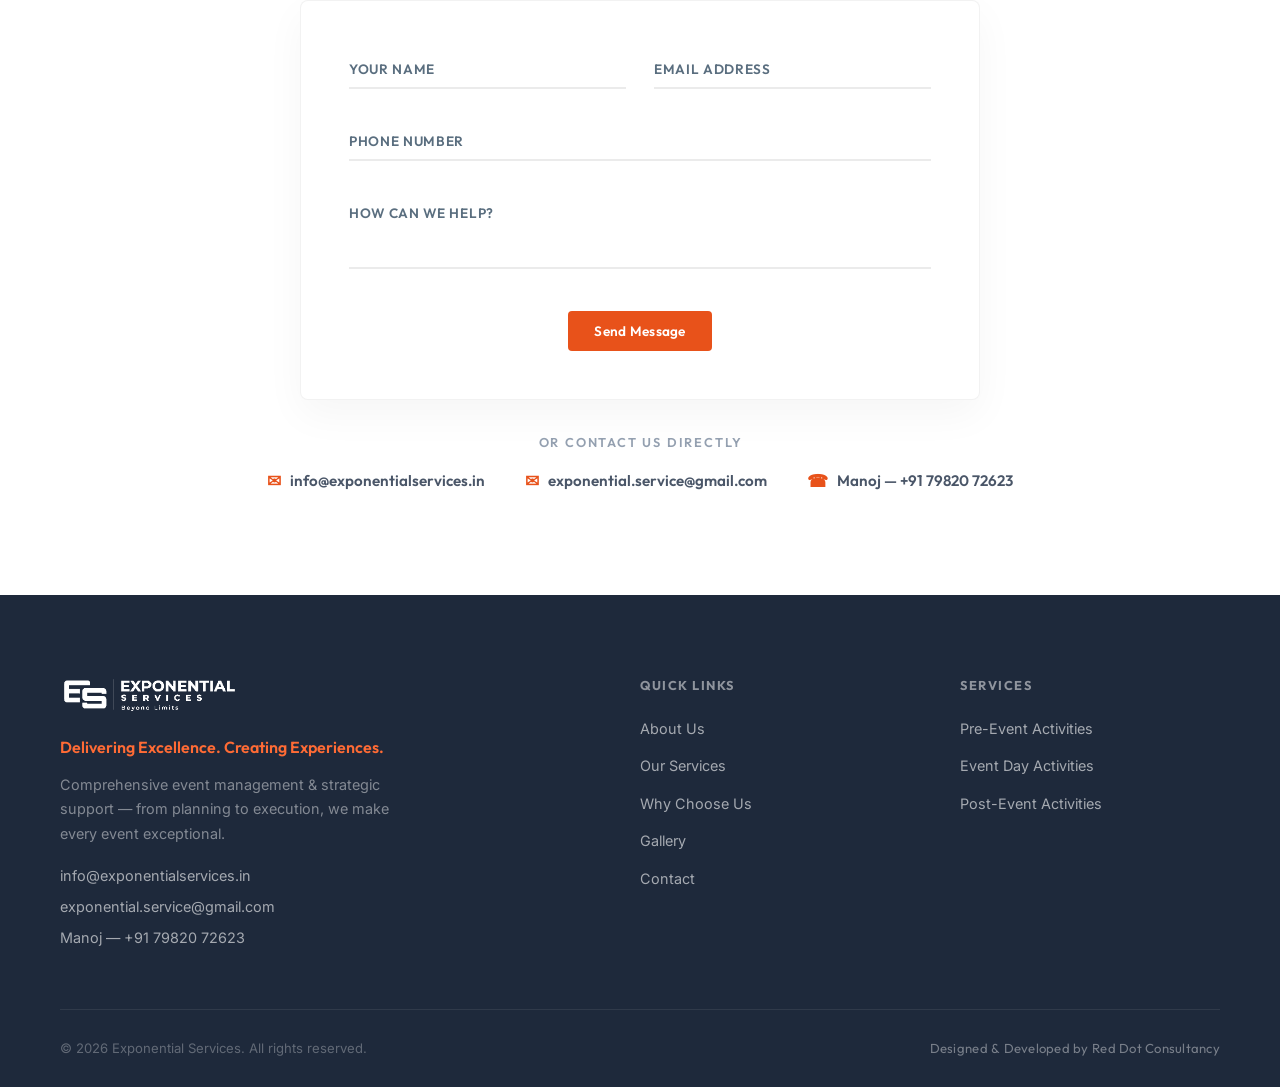
==== commit 53808a79: "feat: add contact details to site - Contact info block (2 emails + Manoj phone) below form on home a" ====
--- a/index.html
+++ b/index.html
@@ -40,6 +40,12 @@
         "logo": "https://exponentialservices.in/Logo%20Files/logo_header.png",
         "slogan": "Delivering Excellence. Creating Experiences.",
         "description": "Comprehensive event management & strategic support — from planning to execution, we make every event exceptional.",
+        "email": "info@exponentialservices.in",
+        "telephone": "+91-7982072623",
+        "contactPoint": [
+          { "@type": "ContactPoint", "contactType": "customer service", "email": "info@exponentialservices.in", "telephone": "+91-7982072623", "name": "Manoj", "areaServed": "IN", "availableLanguage": ["en", "hi"] },
+          { "@type": "ContactPoint", "contactType": "sales", "email": "exponential.service@gmail.com", "areaServed": "IN" }
+        ],
         "areaServed": "IN",
         "knowsAbout": ["Event Management", "Corporate Events", "Conference Management", "Exhibition Management", "Delegate Coordination"]
       },
@@ -428,6 +434,20 @@
           <button type="submit" class="btn btn-primary form-submit-btn" style="margin-top: 10px; align-self: center; width: auto;">Send Message</button>
         </form>
       </div>
+
+      <p class="contact-info-heading">Or contact us directly</p>
+
+      <div class="contact-info-row">
+        <a class="contact-info-item" href="mailto:info@exponentialservices.in">
+          <span class="contact-info-icon">&#9993;</span> info@exponentialservices.in
+        </a>
+        <a class="contact-info-item" href="mailto:exponential.service@gmail.com">
+          <span class="contact-info-icon">&#9993;</span> exponential.service@gmail.com
+        </a>
+        <a class="contact-info-item" href="tel:+917982072623">
+          <span class="contact-info-icon">&#9742;</span> Manoj &mdash; +91 79820 72623
+        </a>
+      </div>
     </div>
   </section>
 
@@ -440,6 +460,11 @@
           <p class="footer-tagline">Delivering Excellence. Creating Experiences.</p>
           <p class="footer-desc">Comprehensive event management &amp; strategic support — from planning to execution, we
             make every event exceptional.</p>
+          <div class="footer-contact">
+            <a href="mailto:info@exponentialservices.in">info@exponentialservices.in</a>
+            <a href="mailto:exponential.service@gmail.com">exponential.service@gmail.com</a>
+            <a href="tel:+917982072623">Manoj &mdash; +91 79820 72623</a>
+          </div>
         </div>
         <div class="footer-links-col">
           <h5>Quick Links</h5>
--- a/style.css
+++ b/style.css
@@ -1012,6 +1012,60 @@
   color: rgba(255, 255, 255, 0.3);
 }
 
+.contact-info-heading {
+  text-align: center;
+  margin-top: 32px;
+  margin-bottom: 0;
+  font-family: var(--font-display);
+  font-weight: 600;
+  font-size: 0.8rem;
+  letter-spacing: 0.14em;
+  text-indent: 0.14em;
+  text-transform: uppercase;
+  color: #94A0B0;
+}
+
+.contact-info-row {
+  display: flex;
+  flex-wrap: wrap;
+  justify-content: center;
+  gap: 14px 40px;
+  margin-top: 16px;
+}
+
+.contact-info-item {
+  display: inline-flex;
+  align-items: center;
+  gap: 9px;
+  font-family: var(--font-display);
+  font-weight: 600;
+  font-size: 0.95rem;
+  color: #4A5668;
+  text-decoration: none;
+  transition: color 0.25s ease;
+}
+
+.contact-info-item:hover { color: var(--orange); }
+.contact-info-icon { color: var(--orange); font-size: 1.05rem; }
+
+.footer-contact {
+  display: flex;
+  flex-direction: column;
+  gap: 8px;
+  margin-top: 18px;
+}
+
+.footer-contact a {
+  color: rgba(255, 255, 255, 0.6);
+  font-size: 0.9rem;
+  text-decoration: none;
+  transition: color 0.25s ease;
+}
+
+.footer-contact a:hover {
+  color: var(--orange-light);
+}
+
 .footer-credit {
   font-family: var(--font-display);
   font-weight: 400;
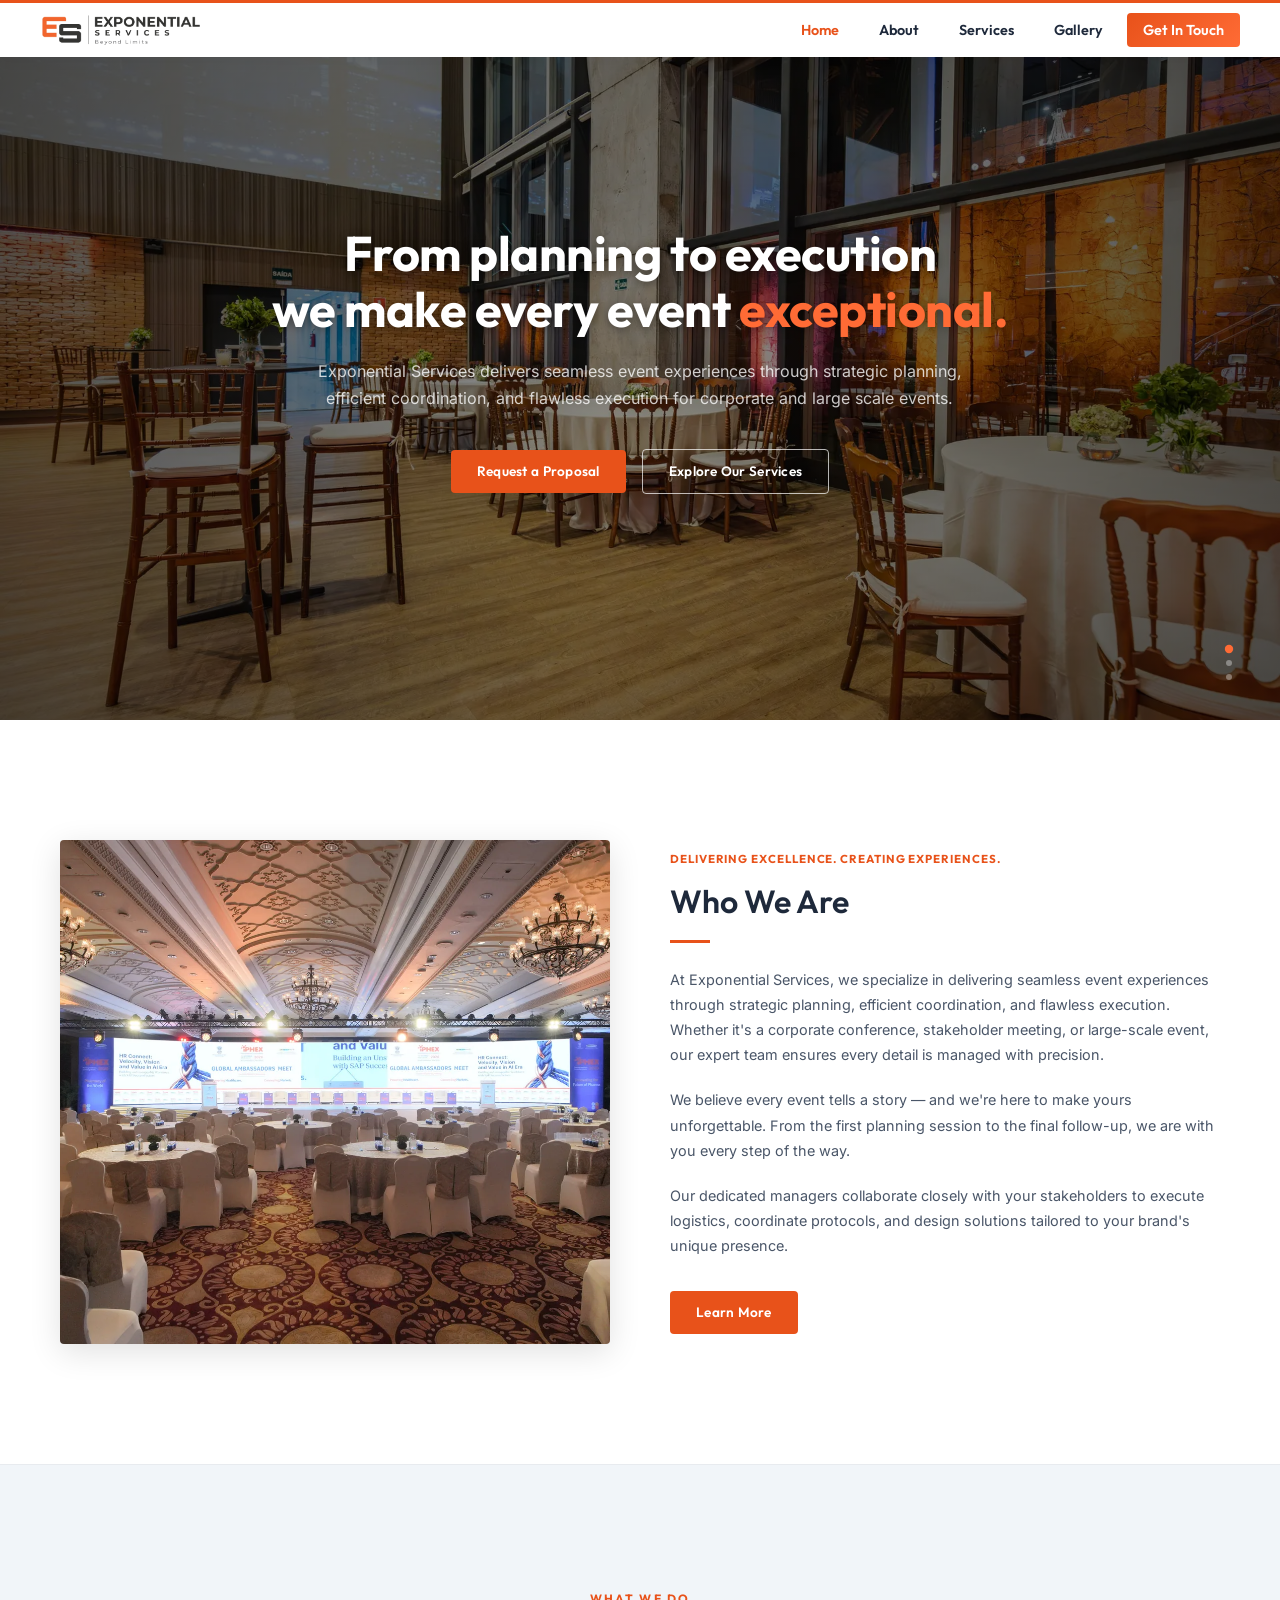
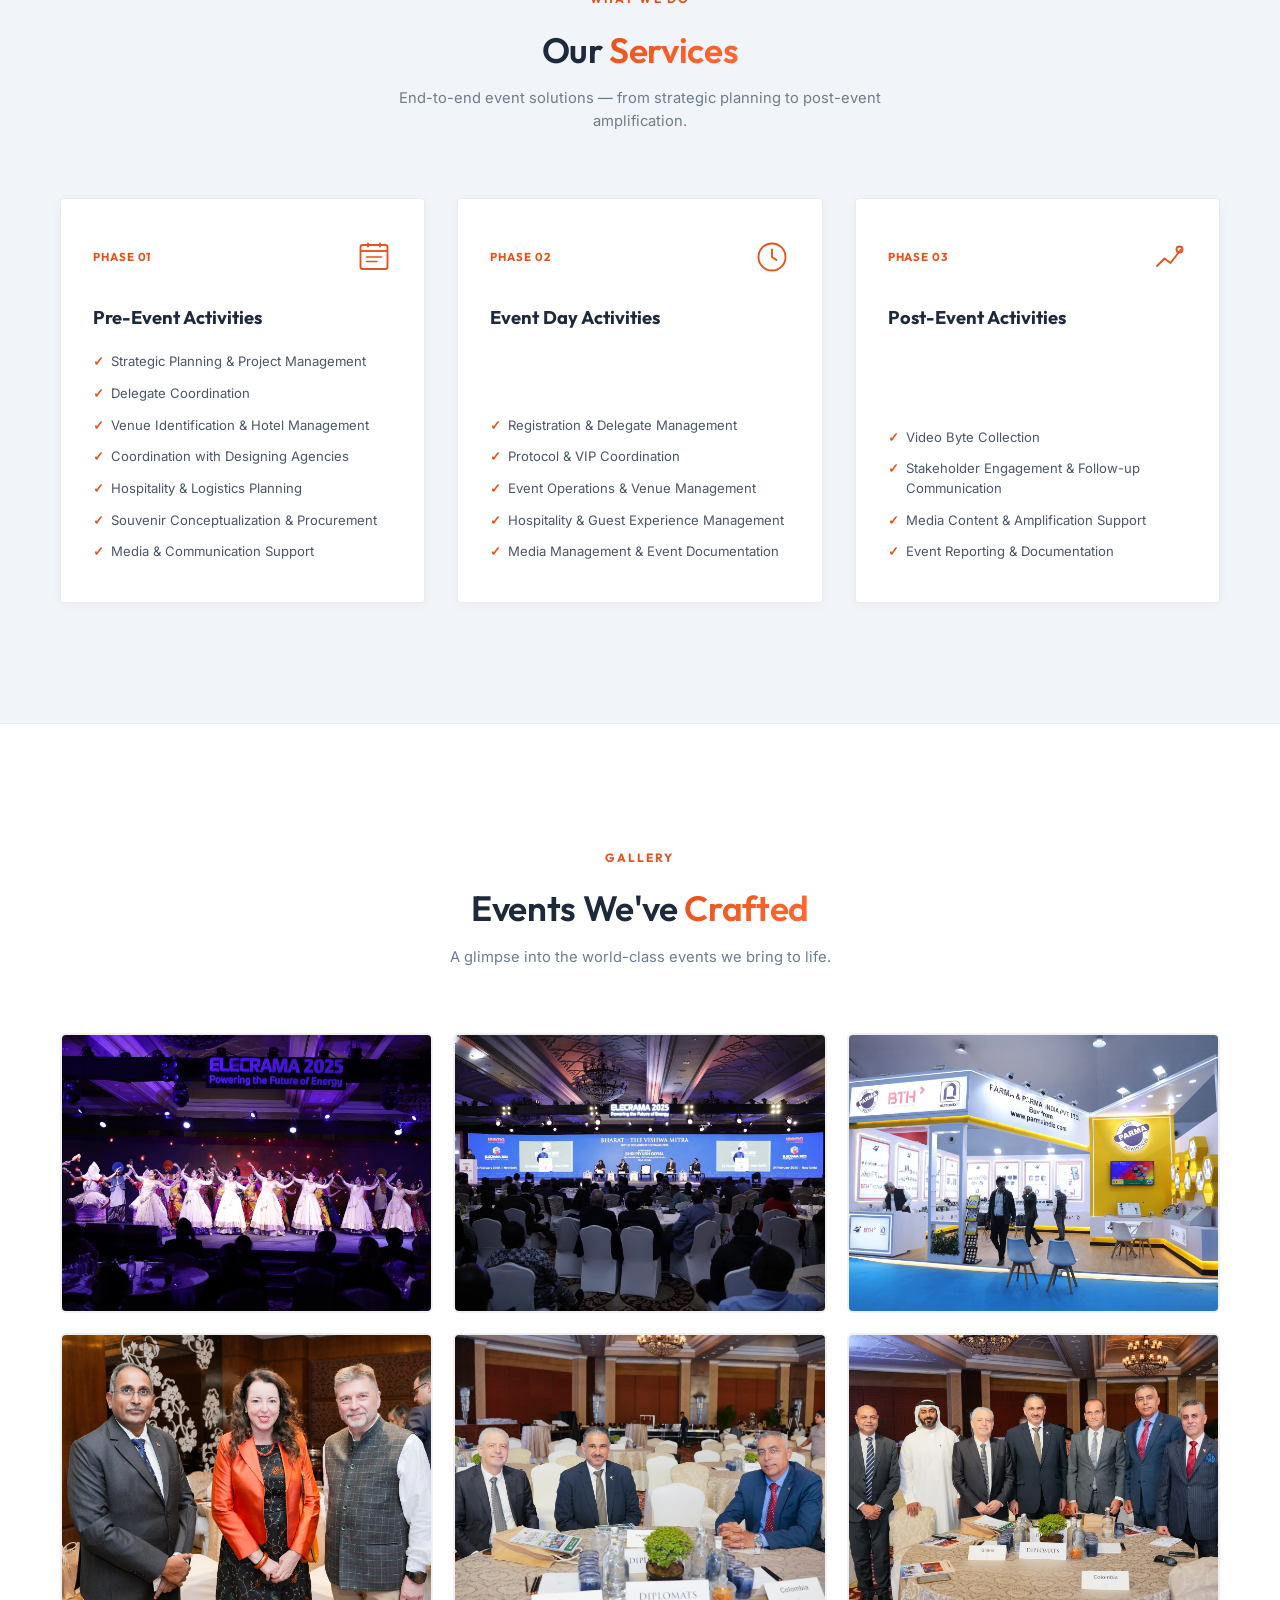
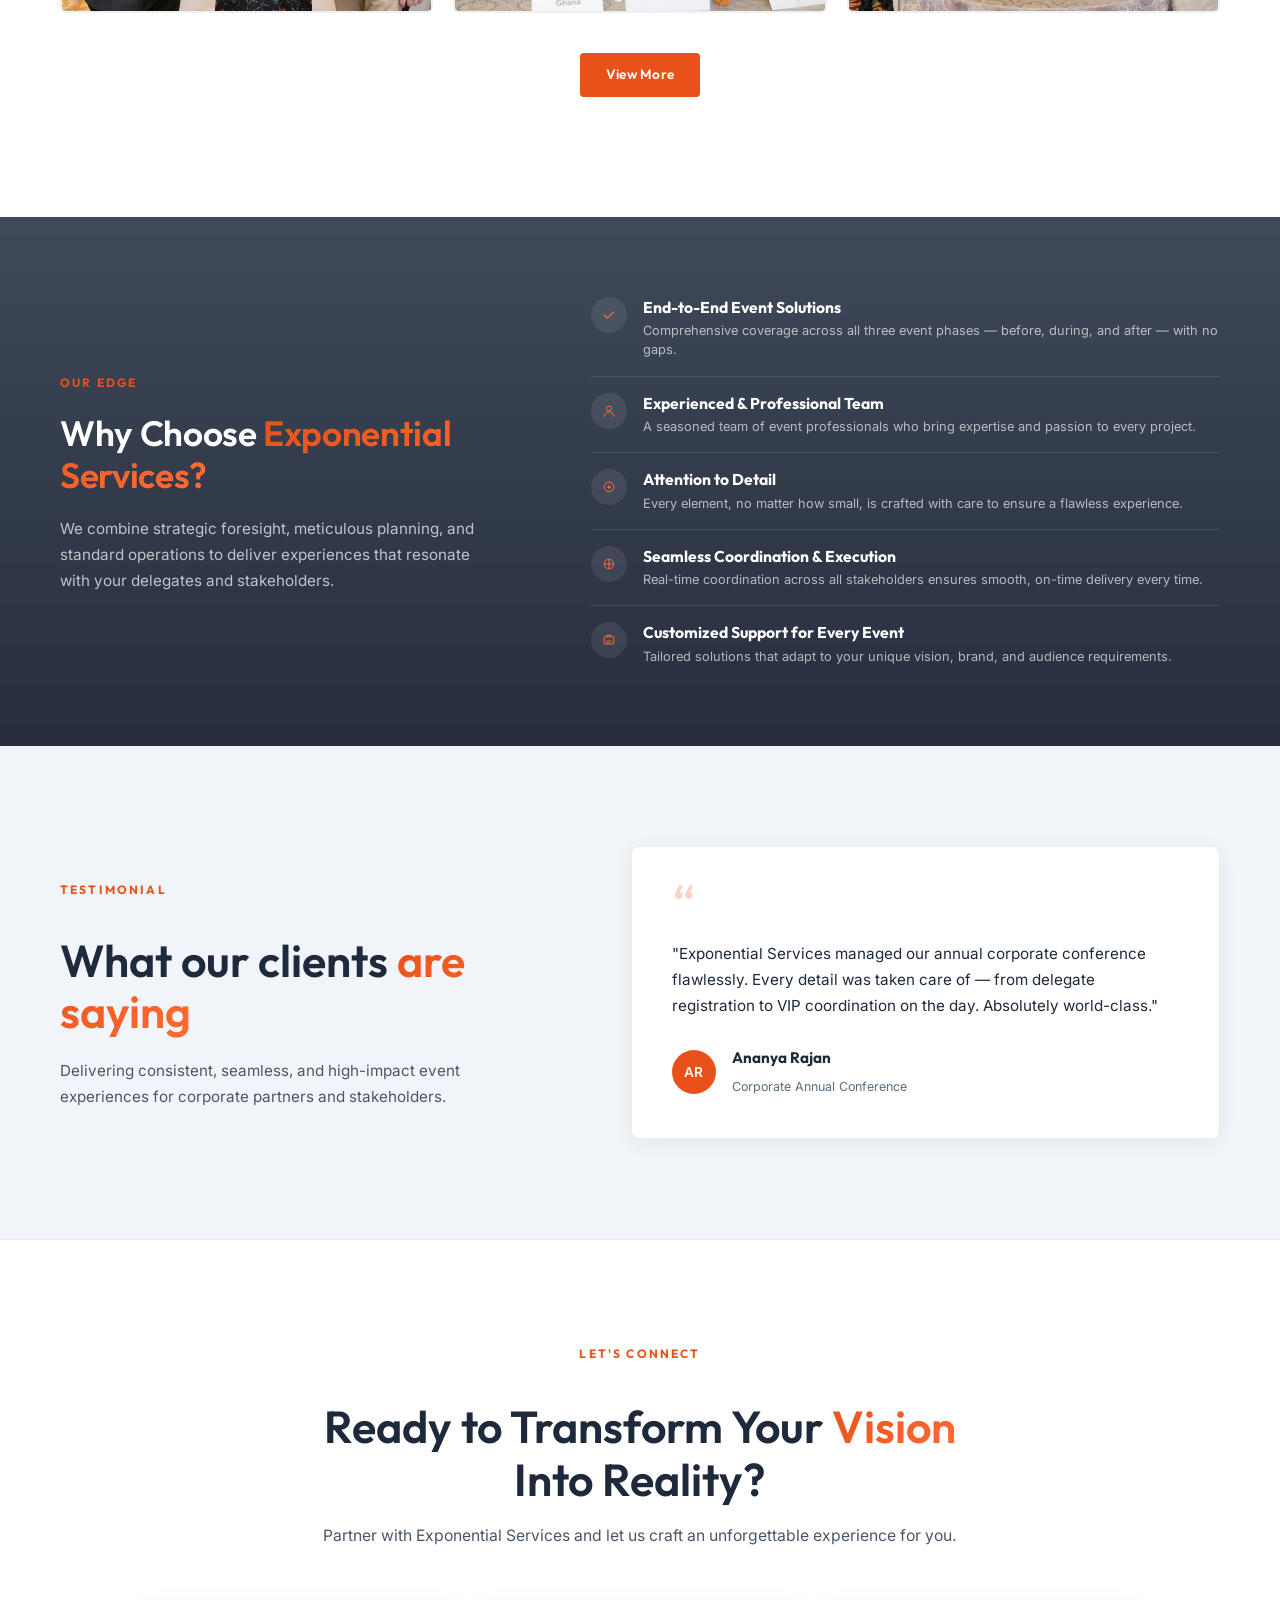
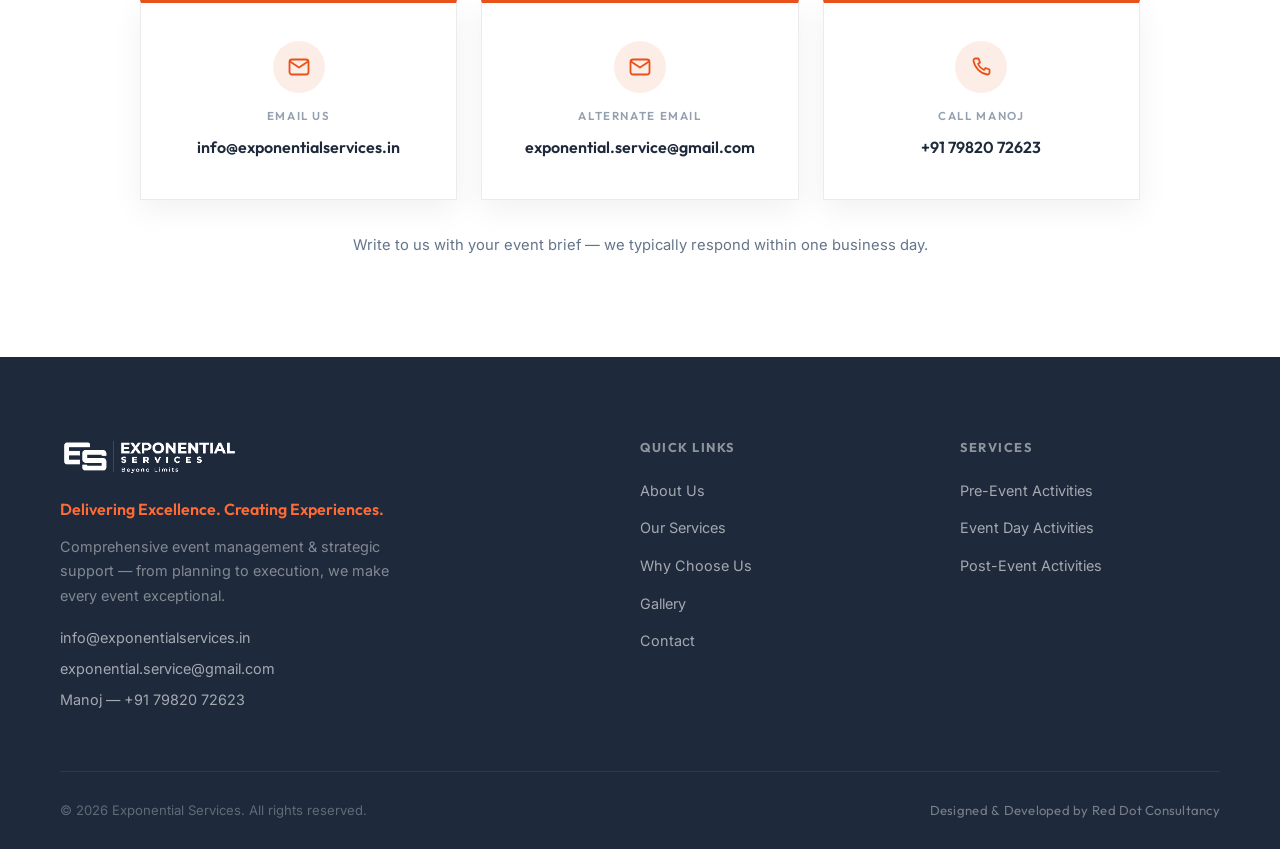
==== commit c822811c: "feat: replace contact forms with direct contact cards Customers reach out by email/phone directly, s" ====
--- a/index.html
+++ b/index.html
@@ -408,46 +408,39 @@
         <p class="cta-subtitle">Partner with Exponential Services and let us craft an unforgettable experience for you.</p>
       </div>
       
-      <div class="cta-card-centered">
-        <form id="contact-form" class="minimal-form" onsubmit="event.preventDefault(); alert('Thank you for reaching out! We will contact you shortly.'); this.reset();">
-          <div class="form-row-two">
-            <div class="form-group-minimal">
-              <input type="text" id="form-name" required placeholder=" " />
-              <label for="form-name">Your Name</label>
-            </div>
-            <div class="form-group-minimal">
-              <input type="email" id="form-email" required placeholder=" " />
-              <label for="form-email">Email Address</label>
-            </div>
-          </div>
-          
-          <div class="form-group-minimal">
-            <input type="tel" id="form-phone" required placeholder=" " />
-            <label for="form-phone">Phone Number</label>
-          </div>
-          
-          <div class="form-group-minimal">
-            <textarea id="form-message" rows="3" required placeholder=" "></textarea>
-            <label for="form-message">How can we help?</label>
-          </div>
-          
-          <button type="submit" class="btn btn-primary form-submit-btn" style="margin-top: 10px; align-self: center; width: auto;">Send Message</button>
-        </form>
-      </div>
-
-      <p class="contact-info-heading">Or contact us directly</p>
-
-      <div class="contact-info-row">
-        <a class="contact-info-item" href="mailto:info@exponentialservices.in">
-          <span class="contact-info-icon">&#9993;</span> info@exponentialservices.in
+      <div class="contact-cards">
+        <a class="contact-card" href="mailto:info@exponentialservices.in">
+          <span class="contact-card-icon">
+            <svg viewBox="0 0 24 24" fill="none" xmlns="http://www.w3.org/2000/svg">
+              <rect x="2.5" y="4.5" width="19" height="15" rx="2.5" stroke="currentColor" stroke-width="1.8"/>
+              <path d="M3 6.5l9 6 9-6" stroke="currentColor" stroke-width="1.8" stroke-linecap="round" stroke-linejoin="round"/>
+            </svg>
+          </span>
+          <span class="contact-card-label">Email Us</span>
+          <span class="contact-card-value">info@exponentialservices.in</span>
         </a>
-        <a class="contact-info-item" href="mailto:exponential.service@gmail.com">
-          <span class="contact-info-icon">&#9993;</span> exponential.service@gmail.com
+        <a class="contact-card" href="mailto:exponential.service@gmail.com">
+          <span class="contact-card-icon">
+            <svg viewBox="0 0 24 24" fill="none" xmlns="http://www.w3.org/2000/svg">
+              <rect x="2.5" y="4.5" width="19" height="15" rx="2.5" stroke="currentColor" stroke-width="1.8"/>
+              <path d="M3 6.5l9 6 9-6" stroke="currentColor" stroke-width="1.8" stroke-linecap="round" stroke-linejoin="round"/>
+            </svg>
+          </span>
+          <span class="contact-card-label">Alternate Email</span>
+          <span class="contact-card-value">exponential.service@gmail.com</span>
         </a>
-        <a class="contact-info-item" href="tel:+917982072623">
-          <span class="contact-info-icon">&#9742;</span> Manoj &mdash; +91 79820 72623
+        <a class="contact-card" href="tel:+917982072623">
+          <span class="contact-card-icon">
+            <svg viewBox="0 0 24 24" fill="none" xmlns="http://www.w3.org/2000/svg">
+              <path d="M6.5 3.5h3l1.5 4-2 1.5a12 12 0 006 6l1.5-2 4 1.5v3a2 2 0 01-2.2 2A17 17 0 014.5 5.7 2 2 0 016.5 3.5z" stroke="currentColor" stroke-width="1.8" stroke-linejoin="round"/>
+            </svg>
+          </span>
+          <span class="contact-card-label">Call Manoj</span>
+          <span class="contact-card-value">+91 79820 72623</span>
         </a>
       </div>
+
+      <p class="contact-note">Write to us with your event brief &mdash; we typically respond within one business day.</p>
     </div>
   </section>
 
--- a/style.css
+++ b/style.css
@@ -1012,41 +1012,90 @@
   color: rgba(255, 255, 255, 0.3);
 }
 
-.contact-info-heading {
+.contact-cards {
+  display: grid;
+  grid-template-columns: repeat(3, 1fr);
+  gap: 24px;
+  max-width: 1000px;
+  margin: 0 auto;
+}
+
+.contact-card {
+  display: flex;
+  flex-direction: column;
+  align-items: center;
   text-align: center;
-  margin-top: 32px;
-  margin-bottom: 0;
+  gap: 10px;
+  padding: 38px 24px;
+  background: var(--white);
+  border: 1px solid rgba(15, 23, 42, 0.08);
+  border-top: 3px solid var(--orange);
+  box-shadow: 0 10px 30px rgba(15, 23, 42, 0.06);
+  text-decoration: none;
+  transition: transform 0.28s ease, box-shadow 0.28s ease, border-color 0.28s ease;
+}
+
+.contact-card:hover {
+  transform: translateY(-4px);
+  box-shadow: 0 18px 44px rgba(232, 82, 26, 0.16);
+  border-color: rgba(232, 82, 26, 0.35);
+}
+
+.contact-card-icon {
+  display: inline-flex;
+  align-items: center;
+  justify-content: center;
+  width: 52px;
+  height: 52px;
+  border-radius: 50%;
+  background: rgba(232, 82, 26, 0.1);
+  color: var(--orange);
+  margin-bottom: 4px;
+  transition: background 0.28s ease;
+}
+
+.contact-card-icon svg {
+  width: 24px;
+  height: 24px;
+}
+
+.contact-card:hover .contact-card-icon {
+  background: rgba(232, 82, 26, 0.18);
+}
+
+.contact-card-label {
   font-family: var(--font-display);
   font-weight: 600;
-  font-size: 0.8rem;
+  font-size: 0.72rem;
   letter-spacing: 0.14em;
-  text-indent: 0.14em;
   text-transform: uppercase;
   color: #94A0B0;
 }
 
-.contact-info-row {
-  display: flex;
-  flex-wrap: wrap;
-  justify-content: center;
-  gap: 14px 40px;
-  margin-top: 16px;
-}
-
-.contact-info-item {
-  display: inline-flex;
-  align-items: center;
-  gap: 9px;
+.contact-card-value {
   font-family: var(--font-display);
   font-weight: 600;
-  font-size: 0.95rem;
-  color: #4A5668;
-  text-decoration: none;
-  transition: color 0.25s ease;
-}
-
-.contact-info-item:hover { color: var(--orange); }
-.contact-info-icon { color: var(--orange); font-size: 1.05rem; }
+  font-size: 1rem;
+  color: #1E293B;
+  word-break: break-word;
+  transition: color 0.28s ease;
+}
+
+.contact-card:hover .contact-card-value {
+  color: var(--orange);
+}
+
+.contact-note {
+  text-align: center;
+  margin-top: 34px;
+  font-size: 0.92rem;
+  color: #64748B;
+}
+
+@media (max-width: 900px) {
+  .contact-cards { grid-template-columns: 1fr; max-width: 460px; }
+  .contact-card { padding: 30px 22px; }
+}
 
 .footer-contact {
   display: flex;
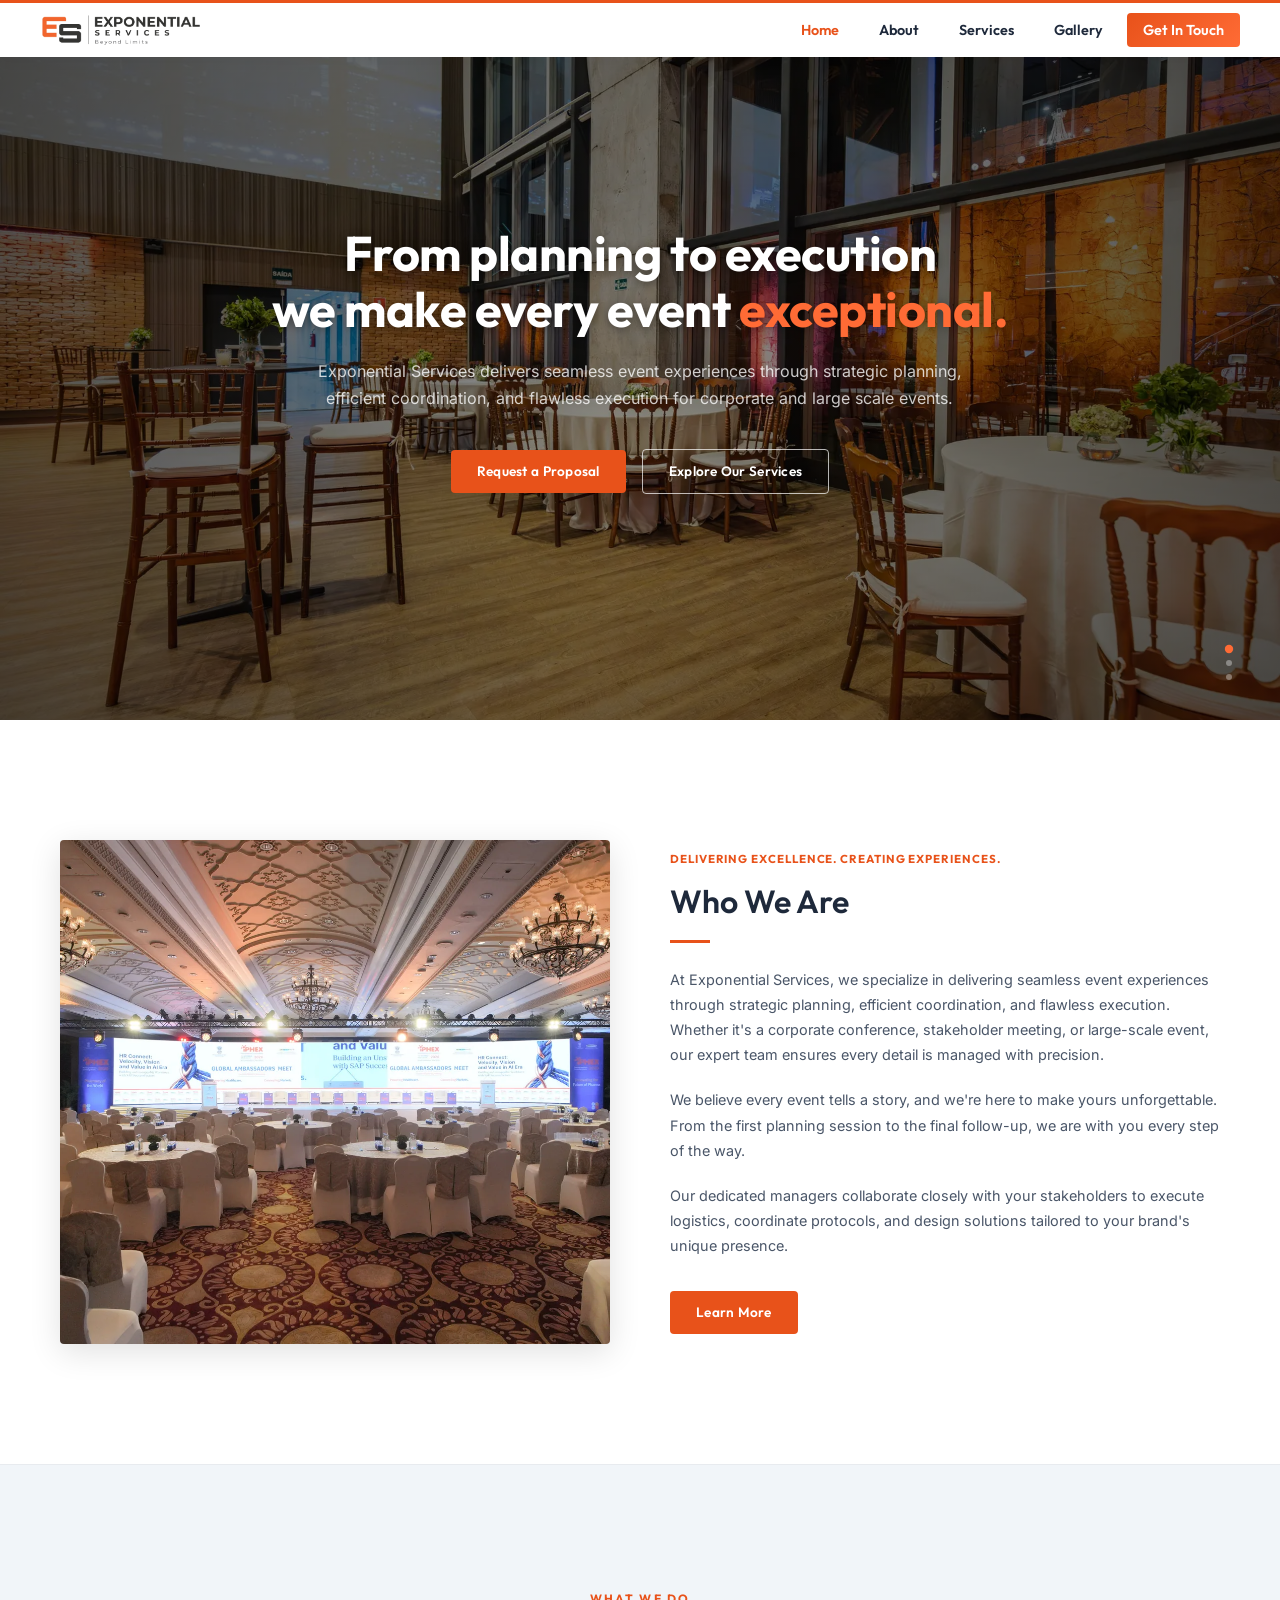
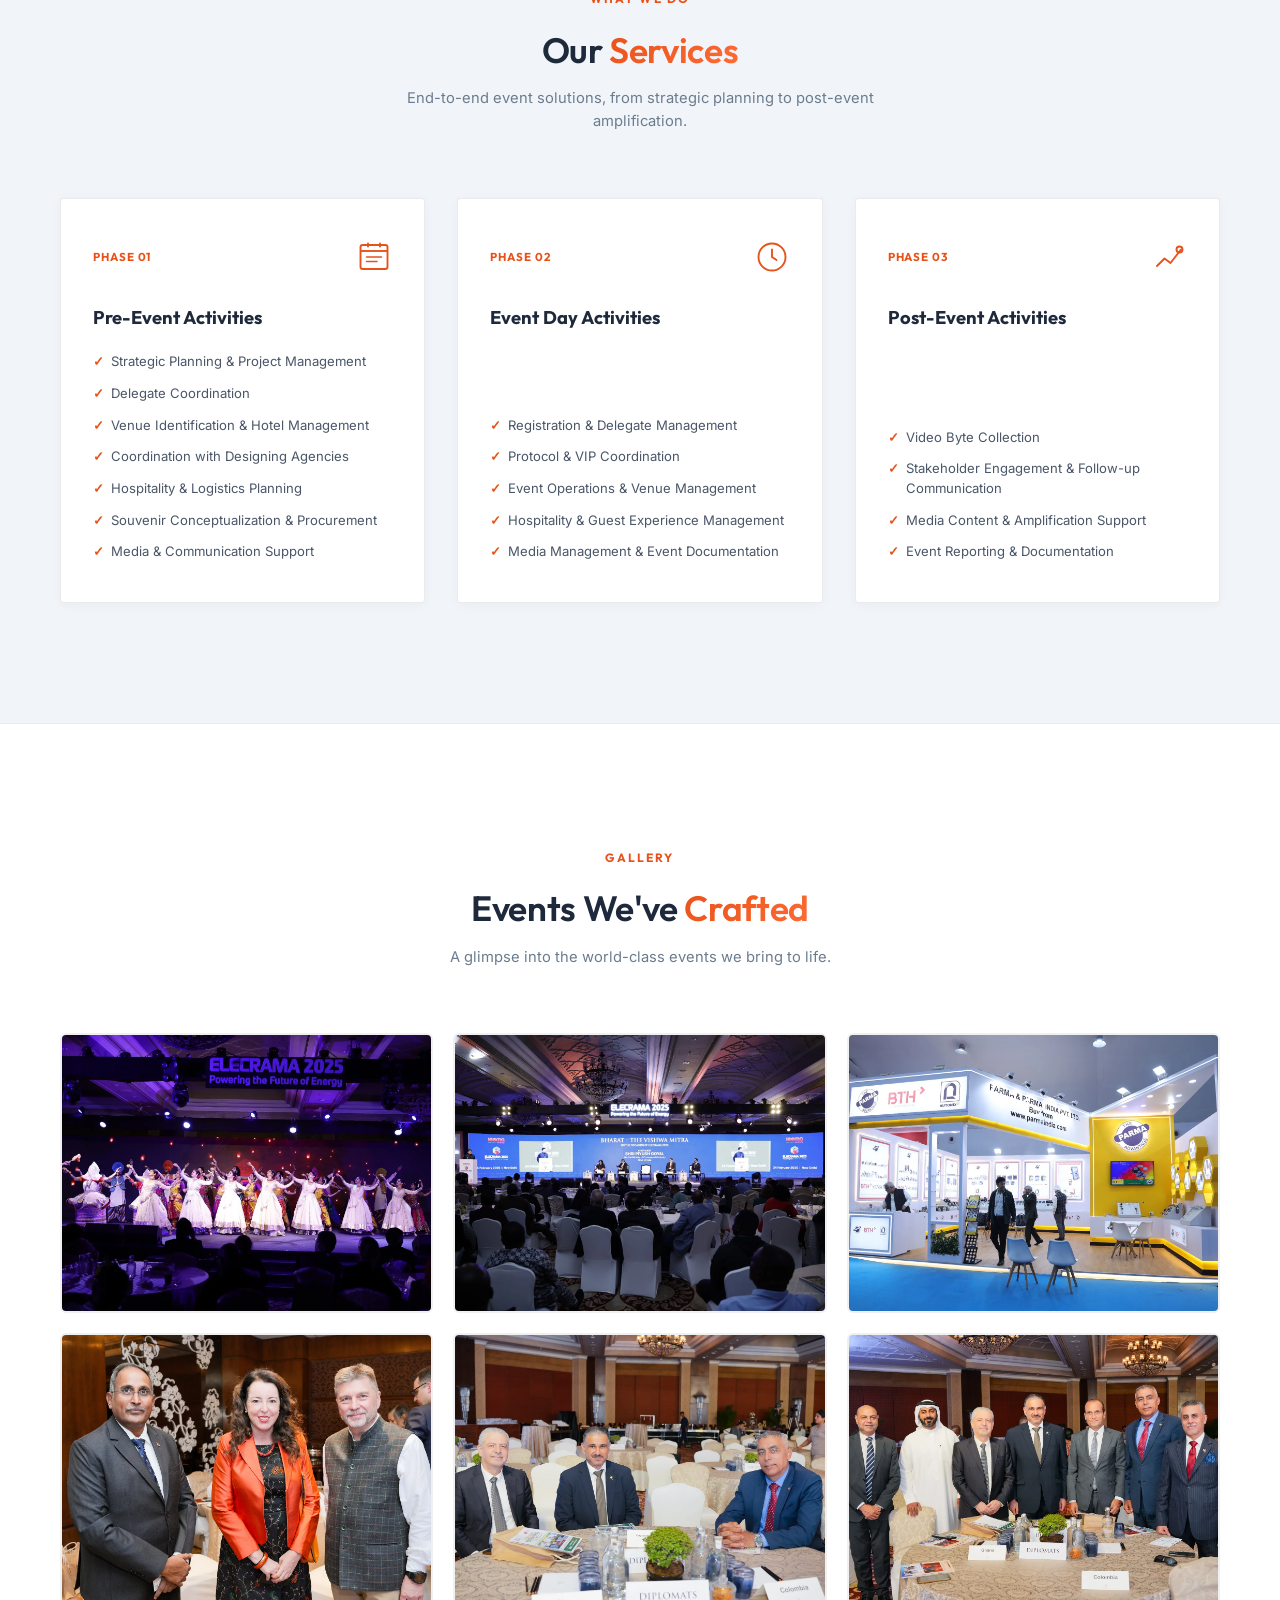
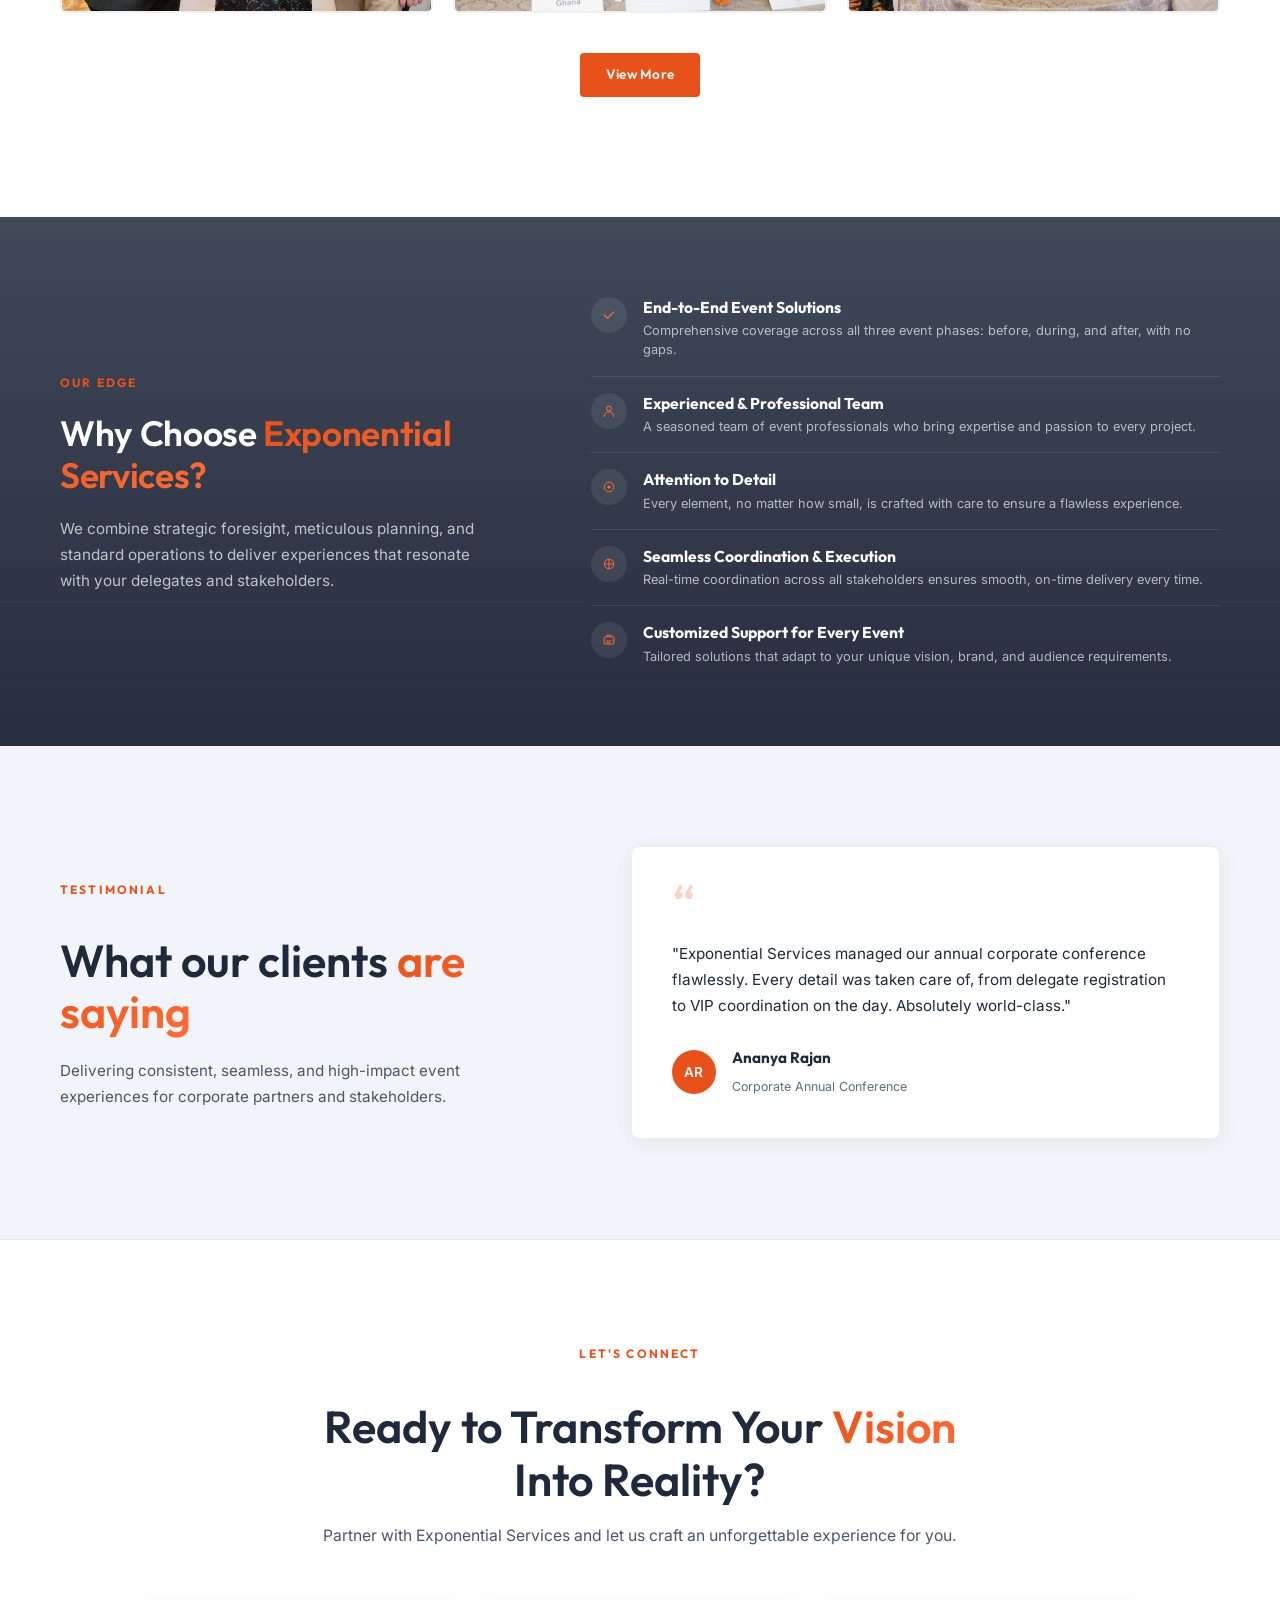
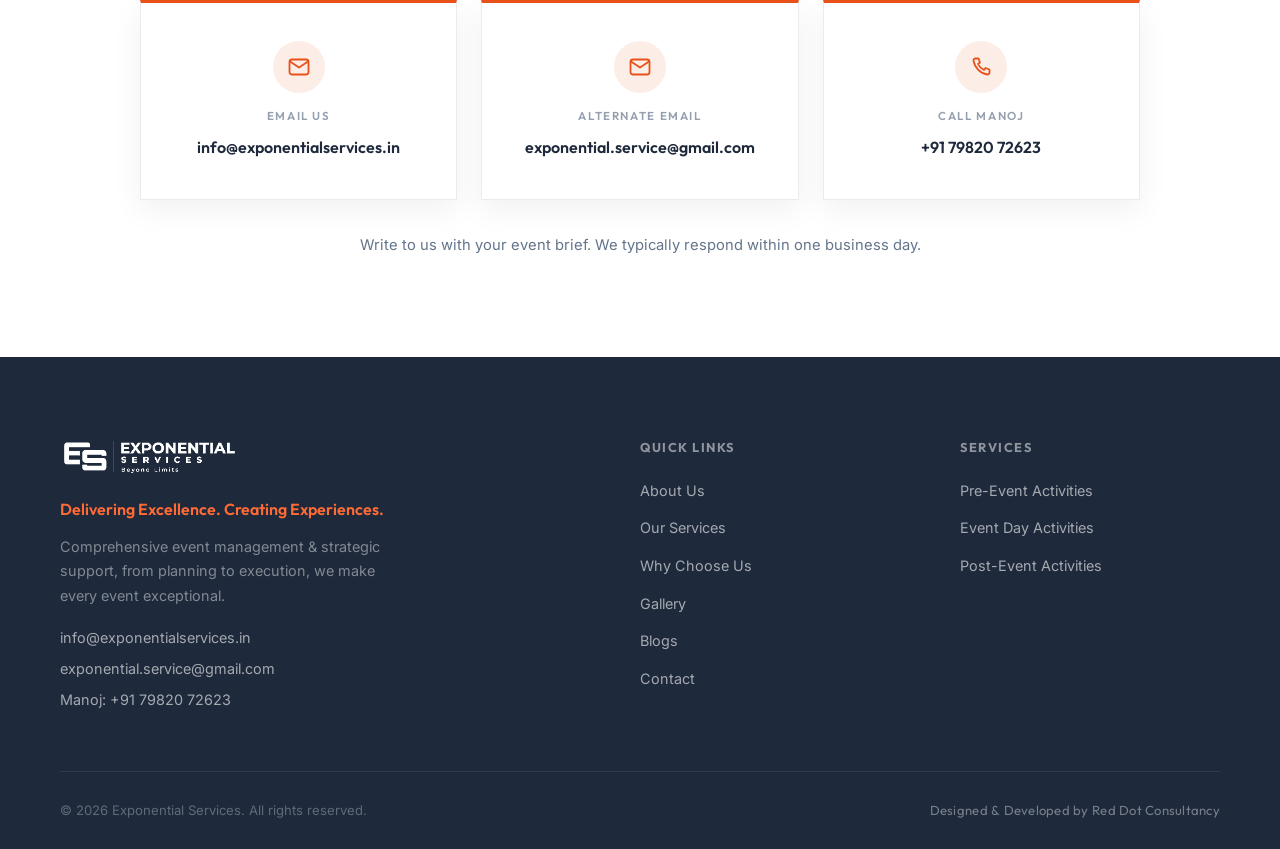
==== commit 780e7b3c: "feat: add blog section and remove all em and en dashes - New blog: blog.html index plus 5 articles o" ====
--- a/index.html
+++ b/index.html
@@ -4,9 +4,9 @@
 <head>
   <meta charset="UTF-8" />
   <meta name="viewport" content="width=device-width, initial-scale=1.0" />
-  <title>Exponential Services – Comprehensive Event Management & Strategic Support</title>
+  <title>Exponential Services | Comprehensive Event Management & Strategic Support</title>
   <meta name="description"
-    content="Exponential Services specializes in delivering seamless event experiences through strategic planning, efficient coordination, and flawless execution. Corporate conferences, stakeholder meetings, large-scale events – we manage every detail with precision." />
+    content="Exponential Services specializes in delivering seamless event experiences through strategic planning, efficient coordination, and flawless execution. Corporate conferences, stakeholder meetings, large-scale events, and we manage every detail with precision." />
   <link rel="preload" as="image" href="hero_img/pexels-bertellifotografia-16985120.webp" />
   <link rel="preload" as="font" type="font/woff2" href="fonts/outfit-700-latin.woff2" crossorigin />
   <link rel="stylesheet" href="fonts.css" />
@@ -20,13 +20,13 @@
   <meta property="og:site_name" content="Exponential Services" />
   <meta property="og:locale" content="en_IN" />
   <meta property="og:url" content="https://exponentialservices.in/" />
-  <meta property="og:title" content="Exponential Services – Comprehensive Event Management & Strategic Support" />
-  <meta property="og:description" content="Seamless event experiences through strategic planning, efficient coordination, and flawless execution. Corporate conferences, stakeholder meetings, and large-scale events — managed with precision." />
+  <meta property="og:title" content="Exponential Services | Comprehensive Event Management & Strategic Support" />
+  <meta property="og:description" content="Seamless event experiences through strategic planning, efficient coordination, and flawless execution. Corporate conferences, stakeholder meetings, and large-scale events, managed with precision." />
   <meta property="og:image" content="https://exponentialservices.in/hero_img/pexels-bertellifotografia-16985120.jpg" />
-  <meta property="og:image:alt" content="Exponential Services — event management and strategic support" />
+  <meta property="og:image:alt" content="Exponential Services, event management and strategic support" />
   <meta name="twitter:card" content="summary_large_image" />
-  <meta name="twitter:title" content="Exponential Services – Comprehensive Event Management & Strategic Support" />
-  <meta name="twitter:description" content="Seamless event experiences through strategic planning, efficient coordination, and flawless execution — corporate conferences, summits, and large-scale events." />
+  <meta name="twitter:title" content="Exponential Services | Comprehensive Event Management & Strategic Support" />
+  <meta name="twitter:description" content="Seamless event experiences through strategic planning, efficient coordination, and flawless execution across corporate conferences, summits, and large-scale events." />
   <meta name="twitter:image" content="https://exponentialservices.in/hero_img/pexels-bertellifotografia-16985120.jpg" />
   <script type="application/ld+json">
   {
@@ -39,7 +39,7 @@
         "url": "https://exponentialservices.in/",
         "logo": "https://exponentialservices.in/Logo%20Files/logo_header.png",
         "slogan": "Delivering Excellence. Creating Experiences.",
-        "description": "Comprehensive event management & strategic support — from planning to execution, we make every event exceptional.",
+        "description": "Comprehensive event management & strategic support, from planning to execution, we make every event exceptional.",
         "email": "info@exponentialservices.in",
         "telephone": "+91-7982072623",
         "contactPoint": [
@@ -141,7 +141,7 @@
           <h2 class="about-refined-title">Who We Are</h2>
           <div class="about-title-underline"></div>
           <p class="about-text">At Exponential Services, we specialize in delivering seamless event experiences through strategic planning, efficient coordination, and flawless execution. Whether it's a corporate conference, stakeholder meeting, or large-scale event, our expert team ensures every detail is managed with precision.</p>
-          <p class="about-text">We believe every event tells a story — and we're here to make yours unforgettable. From the first planning session to the final follow-up, we are with you every step of the way.</p>
+          <p class="about-text">We believe every event tells a story, and we're here to make yours unforgettable. From the first planning session to the final follow-up, we are with you every step of the way.</p>
           <p class="about-text">Our dedicated managers collaborate closely with your stakeholders to execute logistics, coordinate protocols, and design solutions tailored to your brand's unique presence.</p>
           <a href="#services" class="btn btn-primary" style="margin-top: 12px;">Learn More</a>
         </div>
@@ -157,7 +157,7 @@
       <div class="section-header">
         <div class="section-label">What We Do</div>
         <h2 class="section-title">Our <span class="gradient-text">Services</span></h2>
-        <p class="section-desc">End-to-end event solutions — from strategic planning to post-event amplification.</p>
+        <p class="section-desc">End-to-end event solutions, from strategic planning to post-event amplification.</p>
       </div>
 
       <div class="services-grid">
@@ -252,7 +252,7 @@
           <img src="expo/WhatsApp Image 2026-08-07 at 4.09.18 PM.webp" alt="ELECRAMA 2025 cultural performance" loading="lazy" />
         </div>
         <div class="gallery-item" id="gal-expo-2">
-          <img src="expo/WhatsApp Image 2026-08-07 at 4.09.48 PM.webp" alt="Bharat – The Vishwa Mitra conference session" loading="lazy" />
+          <img src="expo/WhatsApp Image 2026-08-07 at 4.09.48 PM.webp" alt="Bharat: The Vishwa Mitra conference session" loading="lazy" />
         </div>
         <div class="gallery-item" id="gal-expo-3">
           <img src="expo/WhatsApp Image 2026-08-07 at 4.38.39 PM.webp" alt="PARMA &amp; BTH exhibition booth" loading="lazy" />
@@ -292,7 +292,7 @@
             </div>
             <div class="why-list-item-content">
               <h4>End-to-End Event Solutions</h4>
-              <p>Comprehensive coverage across all three event phases — before, during, and after — with no gaps.</p>
+              <p>Comprehensive coverage across all three event phases: before, during, and after, with no gaps.</p>
             </div>
           </div>
           <div class="why-list-item">
@@ -362,7 +362,7 @@
           <div class="testi-slider-wrapper">
             <div class="testi-card active" data-index="0">
               <div class="testi-quote-mark">“</div>
-              <p class="testi-text">"Exponential Services managed our annual corporate conference flawlessly. Every detail was taken care of — from delegate registration to VIP coordination on the day. Absolutely world-class."</p>
+              <p class="testi-text">"Exponential Services managed our annual corporate conference flawlessly. Every detail was taken care of, from delegate registration to VIP coordination on the day. Absolutely world-class."</p>
               <div class="testi-profile">
                 <div class="testi-avatar" style="background: var(--orange);">AR</div>
                 <div class="testi-meta">
@@ -384,7 +384,7 @@
             </div>
             <div class="testi-card" data-index="2">
               <div class="testi-quote-mark">“</div>
-              <p class="testi-text">"From venue identification to post-event reporting, the team went above and beyond. Our global ambassadors meet felt like it was curated just for us — because it truly was."</p>
+              <p class="testi-text">"From venue identification to post-event reporting, the team went above and beyond. Our global ambassadors meet felt like it was curated just for us, because it truly was."</p>
               <div class="testi-profile">
                 <div class="testi-avatar" style="background: var(--charcoal-light);">SP</div>
                 <div class="testi-meta">
@@ -440,7 +440,7 @@
         </a>
       </div>
 
-      <p class="contact-note">Write to us with your event brief &mdash; we typically respond within one business day.</p>
+      <p class="contact-note">Write to us with your event brief. We typically respond within one business day.</p>
     </div>
   </section>
 
@@ -451,12 +451,12 @@
         <div class="footer-brand">
           <img src="Logo Files/logo_footer.png" alt="Exponential Services" class="footer-logo" />
           <p class="footer-tagline">Delivering Excellence. Creating Experiences.</p>
-          <p class="footer-desc">Comprehensive event management &amp; strategic support — from planning to execution, we
+          <p class="footer-desc">Comprehensive event management &amp; strategic support, from planning to execution, we
             make every event exceptional.</p>
           <div class="footer-contact">
             <a href="mailto:info@exponentialservices.in">info@exponentialservices.in</a>
             <a href="mailto:exponential.service@gmail.com">exponential.service@gmail.com</a>
-            <a href="tel:+917982072623">Manoj &mdash; +91 79820 72623</a>
+            <a href="tel:+917982072623">Manoj: +91 79820 72623</a>
           </div>
         </div>
         <div class="footer-links-col">
@@ -466,6 +466,7 @@
             <li><a href="services.html">Our Services</a></li>
             <li><a href="why-us.html">Why Choose Us</a></li>
             <li><a href="gallery.html">Gallery</a></li>
+            <li><a href="blog.html">Blogs</a></li>
             <li><a href="contact.html">Contact</a></li>
           </ul>
         </div>
--- a/style.css
+++ b/style.css
@@ -1,5 +1,5 @@
 /* ═══════════════════════════════════════════════════════
-   EXPONENTIAL SERVICES — Premium CSS
+   EXPONENTIAL SERVICES: Premium CSS
    ═══════════════════════════════════════════════════════ */
 
 /* ─── Design Tokens ─── */
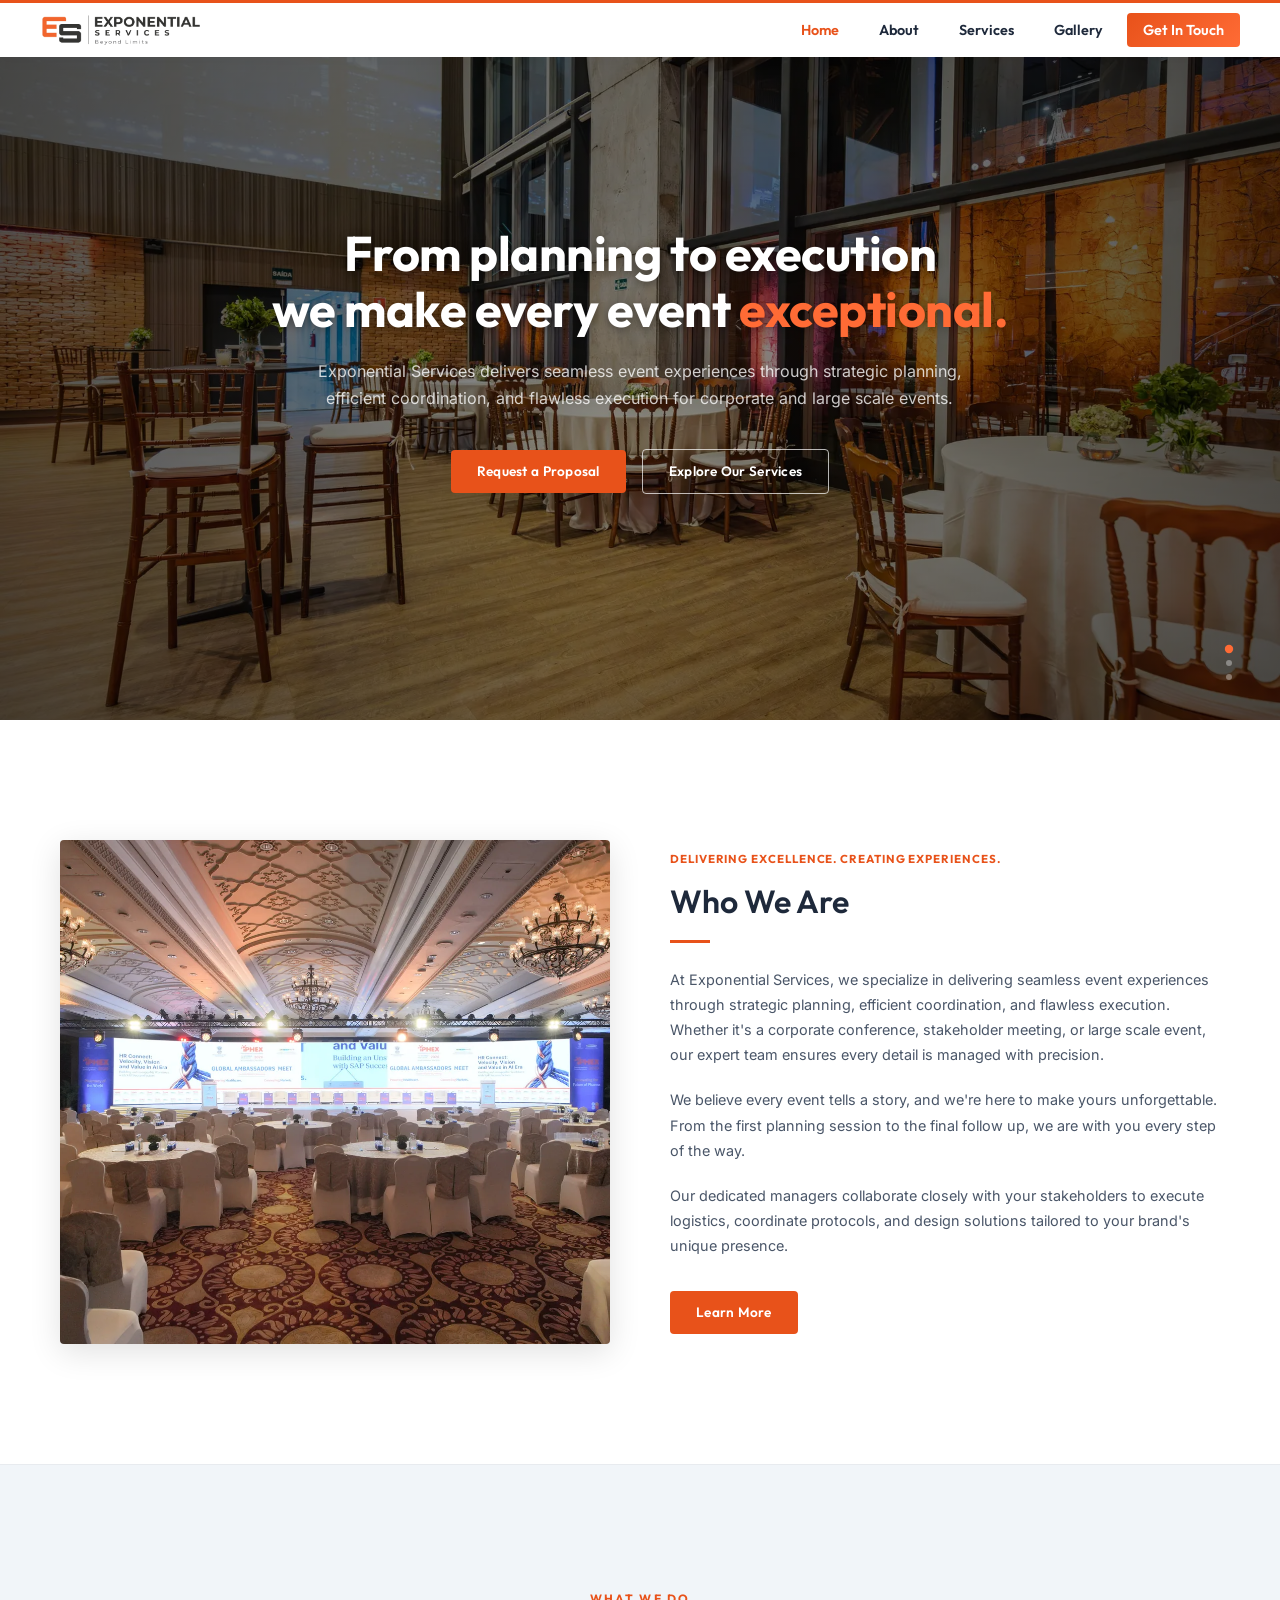
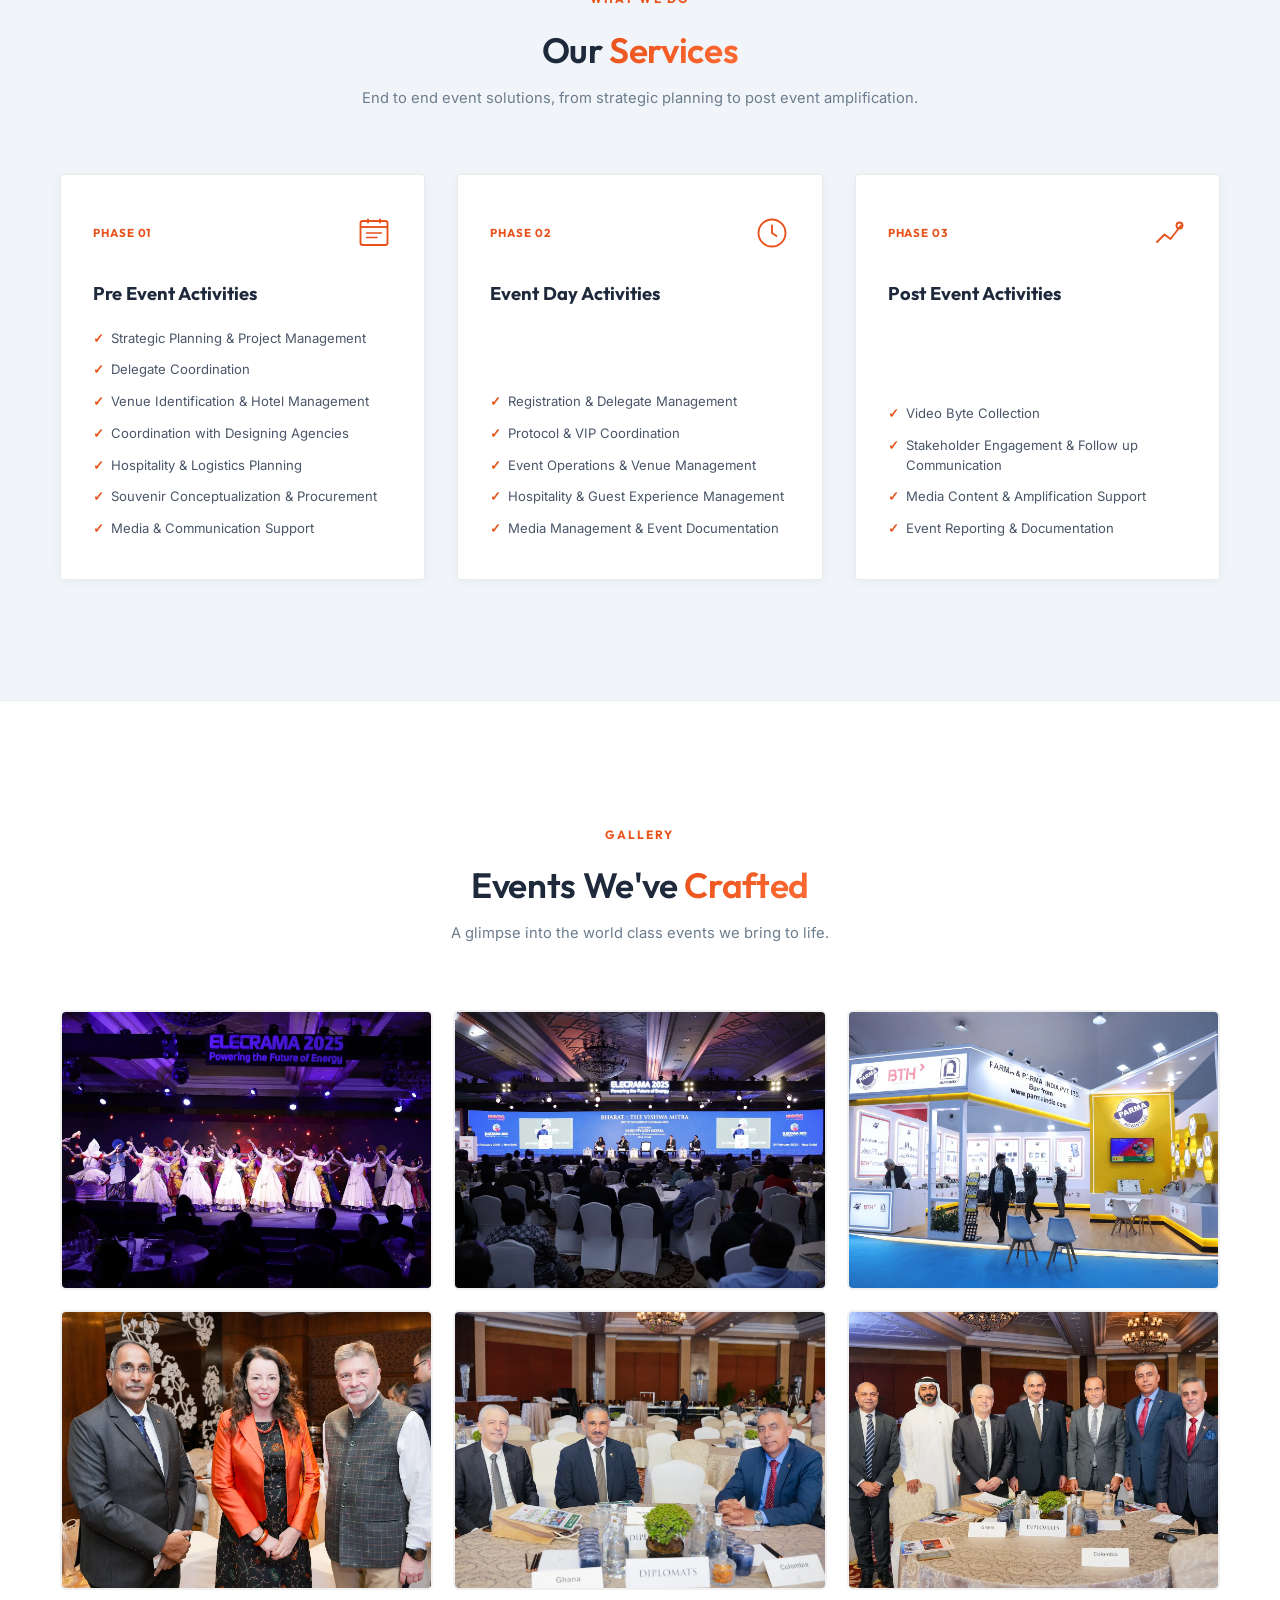
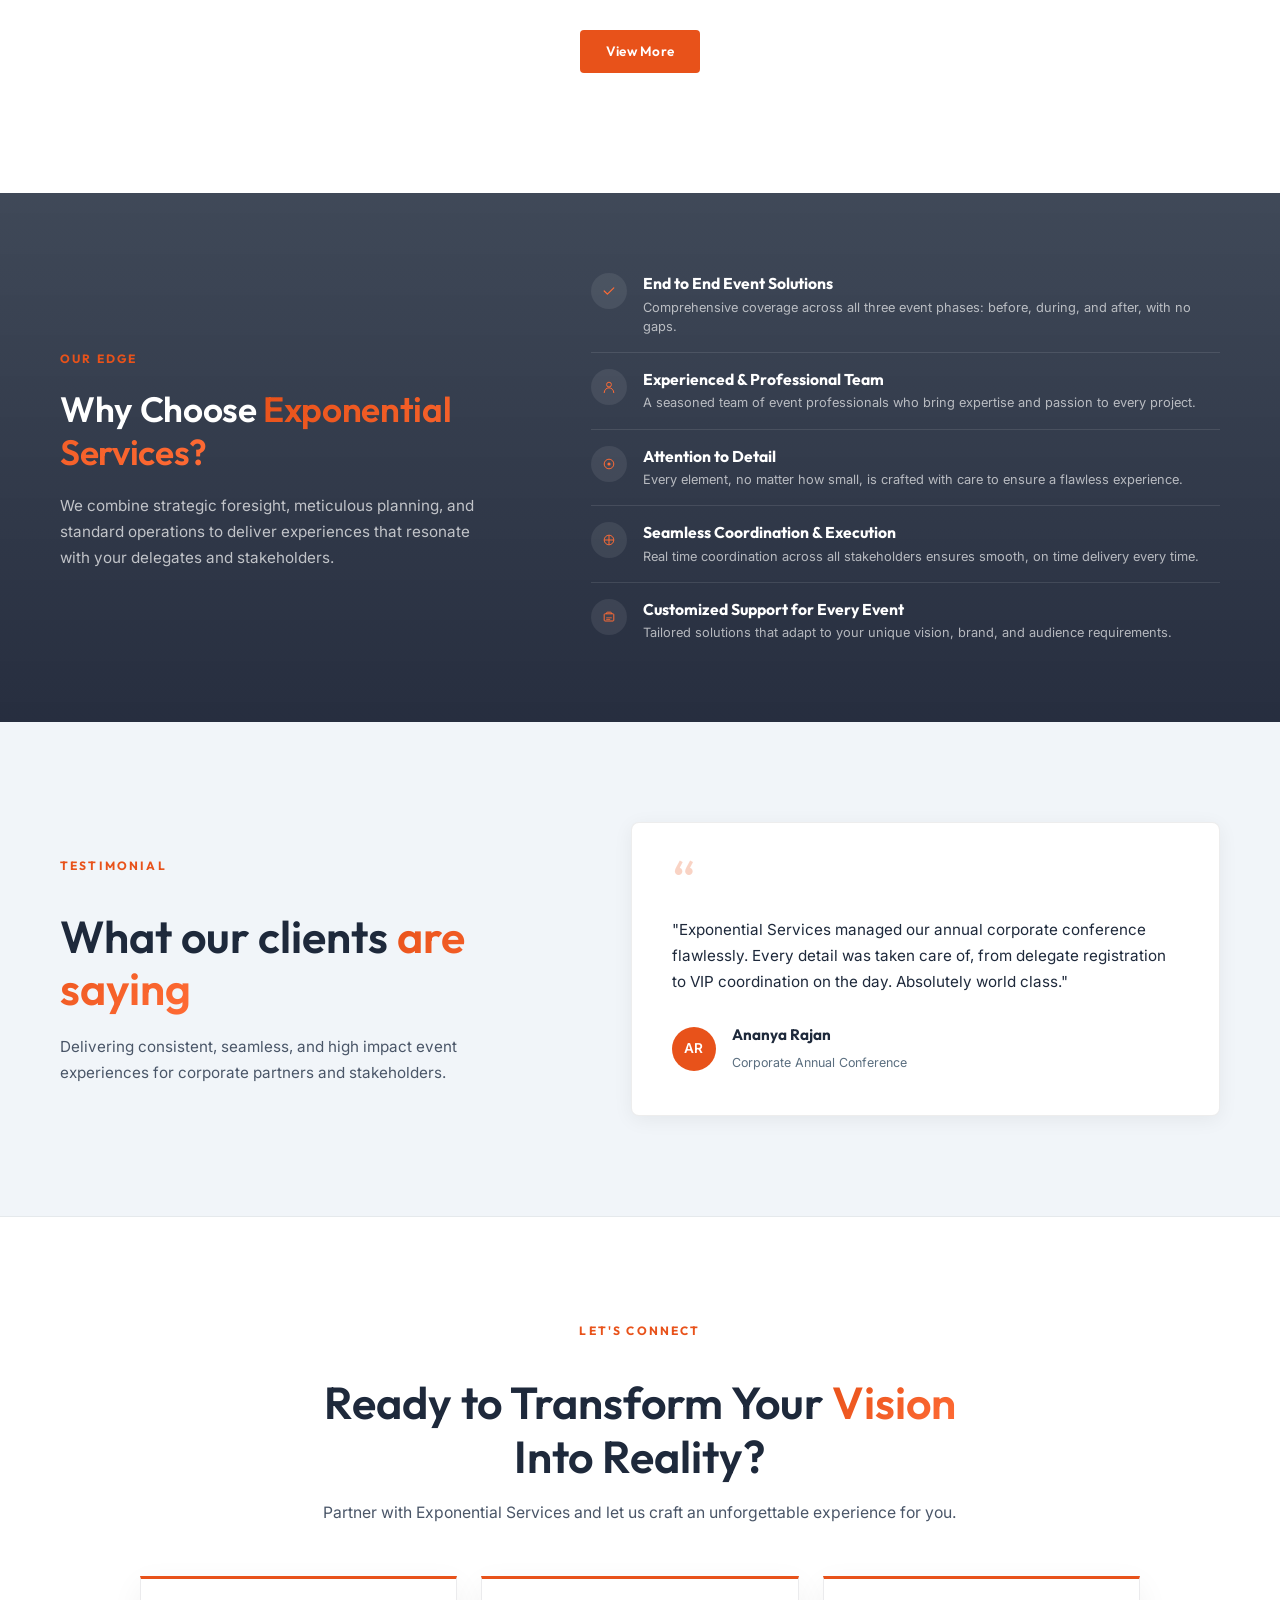
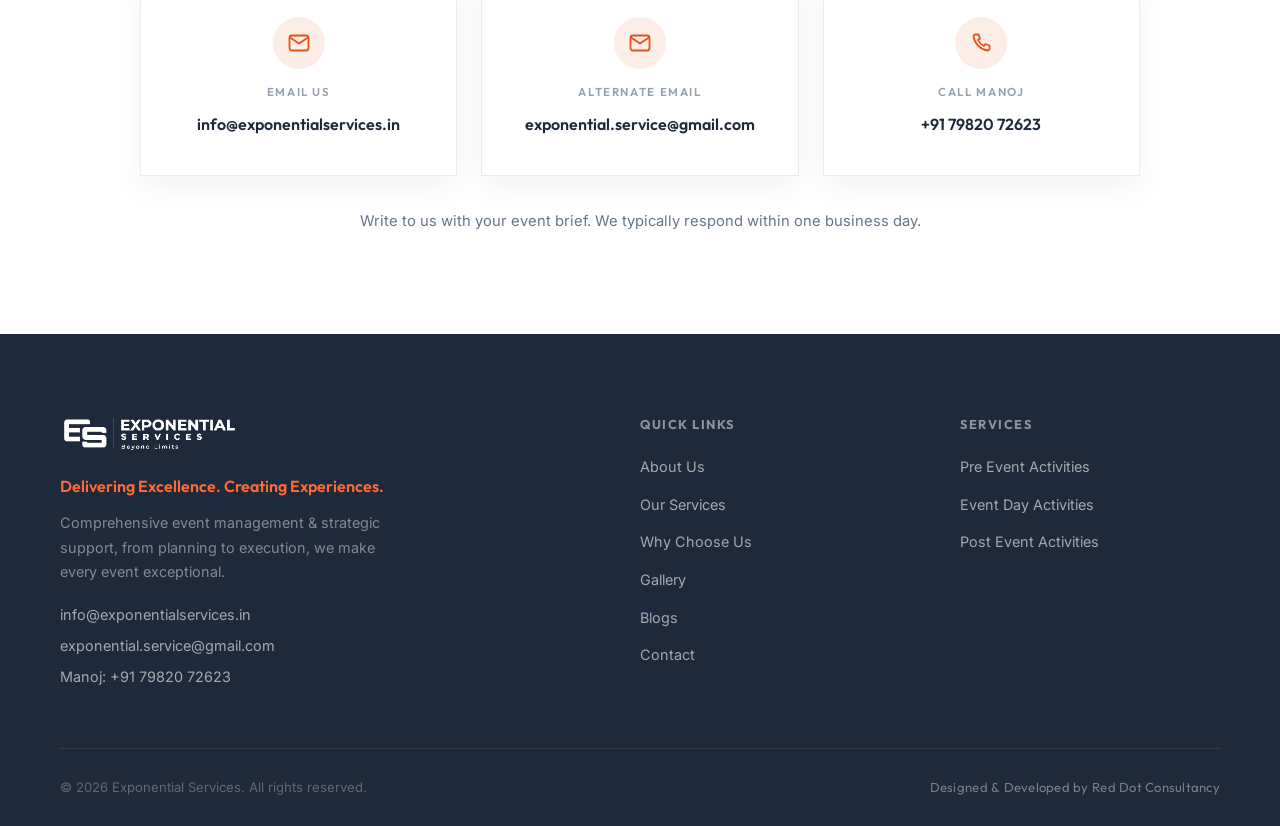
==== commit 5ddcdb92: "style: remove hyphens from compound words in page text large-scale, follow-up, world-class, end-to-e" ====
--- a/index.html
+++ b/index.html
@@ -6,7 +6,7 @@
   <meta name="viewport" content="width=device-width, initial-scale=1.0" />
   <title>Exponential Services | Comprehensive Event Management & Strategic Support</title>
   <meta name="description"
-    content="Exponential Services specializes in delivering seamless event experiences through strategic planning, efficient coordination, and flawless execution. Corporate conferences, stakeholder meetings, large-scale events, and we manage every detail with precision." />
+    content="Exponential Services specializes in delivering seamless event experiences through strategic planning, efficient coordination, and flawless execution. Corporate conferences, stakeholder meetings, large scale events, and we manage every detail with precision." />
   <link rel="preload" as="image" href="hero_img/pexels-bertellifotografia-16985120.webp" />
   <link rel="preload" as="font" type="font/woff2" href="fonts/outfit-700-latin.woff2" crossorigin />
   <link rel="stylesheet" href="fonts.css" />
@@ -21,12 +21,12 @@
   <meta property="og:locale" content="en_IN" />
   <meta property="og:url" content="https://exponentialservices.in/" />
   <meta property="og:title" content="Exponential Services | Comprehensive Event Management & Strategic Support" />
-  <meta property="og:description" content="Seamless event experiences through strategic planning, efficient coordination, and flawless execution. Corporate conferences, stakeholder meetings, and large-scale events, managed with precision." />
+  <meta property="og:description" content="Seamless event experiences through strategic planning, efficient coordination, and flawless execution. Corporate conferences, stakeholder meetings, and large scale events, managed with precision." />
   <meta property="og:image" content="https://exponentialservices.in/hero_img/pexels-bertellifotografia-16985120.jpg" />
   <meta property="og:image:alt" content="Exponential Services, event management and strategic support" />
   <meta name="twitter:card" content="summary_large_image" />
   <meta name="twitter:title" content="Exponential Services | Comprehensive Event Management & Strategic Support" />
-  <meta name="twitter:description" content="Seamless event experiences through strategic planning, efficient coordination, and flawless execution across corporate conferences, summits, and large-scale events." />
+  <meta name="twitter:description" content="Seamless event experiences through strategic planning, efficient coordination, and flawless execution across corporate conferences, summits, and large scale events." />
   <meta name="twitter:image" content="https://exponentialservices.in/hero_img/pexels-bertellifotografia-16985120.jpg" />
   <script type="application/ld+json">
   {
@@ -68,9 +68,9 @@
           "@type": "OfferCatalog",
           "name": "Event Management Services",
           "itemListElement": [
-            { "@type": "Offer", "itemOffered": { "@type": "Service", "name": "Pre-Event Activities" } },
+            { "@type": "Offer", "itemOffered": { "@type": "Service", "name": "Pre Event Activities" } },
             { "@type": "Offer", "itemOffered": { "@type": "Service", "name": "Event Day Activities" } },
-            { "@type": "Offer", "itemOffered": { "@type": "Service", "name": "Post-Event Activities" } }
+            { "@type": "Offer", "itemOffered": { "@type": "Service", "name": "Post Event Activities" } }
           ]
         }
       }
@@ -140,8 +140,8 @@
           <div class="about-mini-label">DELIVERING EXCELLENCE. CREATING EXPERIENCES.</div>
           <h2 class="about-refined-title">Who We Are</h2>
           <div class="about-title-underline"></div>
-          <p class="about-text">At Exponential Services, we specialize in delivering seamless event experiences through strategic planning, efficient coordination, and flawless execution. Whether it's a corporate conference, stakeholder meeting, or large-scale event, our expert team ensures every detail is managed with precision.</p>
-          <p class="about-text">We believe every event tells a story, and we're here to make yours unforgettable. From the first planning session to the final follow-up, we are with you every step of the way.</p>
+          <p class="about-text">At Exponential Services, we specialize in delivering seamless event experiences through strategic planning, efficient coordination, and flawless execution. Whether it's a corporate conference, stakeholder meeting, or large scale event, our expert team ensures every detail is managed with precision.</p>
+          <p class="about-text">We believe every event tells a story, and we're here to make yours unforgettable. From the first planning session to the final follow up, we are with you every step of the way.</p>
           <p class="about-text">Our dedicated managers collaborate closely with your stakeholders to execute logistics, coordinate protocols, and design solutions tailored to your brand's unique presence.</p>
           <a href="#services" class="btn btn-primary" style="margin-top: 12px;">Learn More</a>
         </div>
@@ -157,7 +157,7 @@
       <div class="section-header">
         <div class="section-label">What We Do</div>
         <h2 class="section-title">Our <span class="gradient-text">Services</span></h2>
-        <p class="section-desc">End-to-end event solutions, from strategic planning to post-event amplification.</p>
+        <p class="section-desc">End to end event solutions, from strategic planning to post event amplification.</p>
       </div>
 
       <div class="services-grid">
@@ -175,7 +175,7 @@
                 </svg>
               </div>
             </div>
-            <h3 class="service-title">Pre-Event Activities</h3>
+            <h3 class="service-title">Pre Event Activities</h3>
             <ul class="service-list">
               <li>Strategic Planning &amp; Project Management</li>
               <li>Delegate Coordination</li>
@@ -225,10 +225,10 @@
                 </svg>
               </div>
             </div>
-            <h3 class="service-title">Post-Event Activities</h3>
+            <h3 class="service-title">Post Event Activities</h3>
             <ul class="service-list">
               <li>Video Byte Collection</li>
-              <li>Stakeholder Engagement &amp; Follow-up Communication</li>
+              <li>Stakeholder Engagement &amp; Follow up Communication</li>
               <li>Media Content &amp; Amplification Support</li>
               <li>Event Reporting &amp; Documentation</li>
             </ul>
@@ -245,7 +245,7 @@
       <div class="section-header">
         <div class="section-label">Gallery</div>
         <h2 class="section-title">Events We've <span class="gradient-text">Crafted</span></h2>
-        <p class="section-desc">A glimpse into the world-class events we bring to life.</p>
+        <p class="section-desc">A glimpse into the world class events we bring to life.</p>
       </div>
       <div class="gallery-grid">
         <div class="gallery-item" id="gal-expo-1">
@@ -291,7 +291,7 @@
               </svg>
             </div>
             <div class="why-list-item-content">
-              <h4>End-to-End Event Solutions</h4>
+              <h4>End to End Event Solutions</h4>
               <p>Comprehensive coverage across all three event phases: before, during, and after, with no gaps.</p>
             </div>
           </div>
@@ -328,7 +328,7 @@
             </div>
             <div class="why-list-item-content">
               <h4>Seamless Coordination &amp; Execution</h4>
-              <p>Real-time coordination across all stakeholders ensures smooth, on-time delivery every time.</p>
+              <p>Real time coordination across all stakeholders ensures smooth, on time delivery every time.</p>
             </div>
           </div>
           <div class="why-list-item">
@@ -356,13 +356,13 @@
         <div class="testi-left-col">
           <div class="testi-pill">Testimonial</div>
           <h2 class="testi-main-title">What our clients <span class="gradient-text">are saying</span></h2>
-          <p class="testi-main-desc">Delivering consistent, seamless, and high-impact event experiences for corporate partners and stakeholders.</p>
+          <p class="testi-main-desc">Delivering consistent, seamless, and high impact event experiences for corporate partners and stakeholders.</p>
         </div>
         <div class="testi-right-col">
           <div class="testi-slider-wrapper">
             <div class="testi-card active" data-index="0">
               <div class="testi-quote-mark">“</div>
-              <p class="testi-text">"Exponential Services managed our annual corporate conference flawlessly. Every detail was taken care of, from delegate registration to VIP coordination on the day. Absolutely world-class."</p>
+              <p class="testi-text">"Exponential Services managed our annual corporate conference flawlessly. Every detail was taken care of, from delegate registration to VIP coordination on the day. Absolutely world class."</p>
               <div class="testi-profile">
                 <div class="testi-avatar" style="background: var(--orange);">AR</div>
                 <div class="testi-meta">
@@ -384,7 +384,7 @@
             </div>
             <div class="testi-card" data-index="2">
               <div class="testi-quote-mark">“</div>
-              <p class="testi-text">"From venue identification to post-event reporting, the team went above and beyond. Our global ambassadors meet felt like it was curated just for us, because it truly was."</p>
+              <p class="testi-text">"From venue identification to post event reporting, the team went above and beyond. Our global ambassadors meet felt like it was curated just for us, because it truly was."</p>
               <div class="testi-profile">
                 <div class="testi-avatar" style="background: var(--charcoal-light);">SP</div>
                 <div class="testi-meta">
@@ -473,9 +473,9 @@
         <div class="footer-links-col">
           <h5>Services</h5>
           <ul>
-            <li><a href="services.html#service-pre">Pre-Event Activities</a></li>
+            <li><a href="services.html#service-pre">Pre Event Activities</a></li>
             <li><a href="services.html#service-day">Event Day Activities</a></li>
-            <li><a href="services.html#service-post">Post-Event Activities</a></li>
+            <li><a href="services.html#service-post">Post Event Activities</a></li>
           </ul>
         </div>
       </div>
